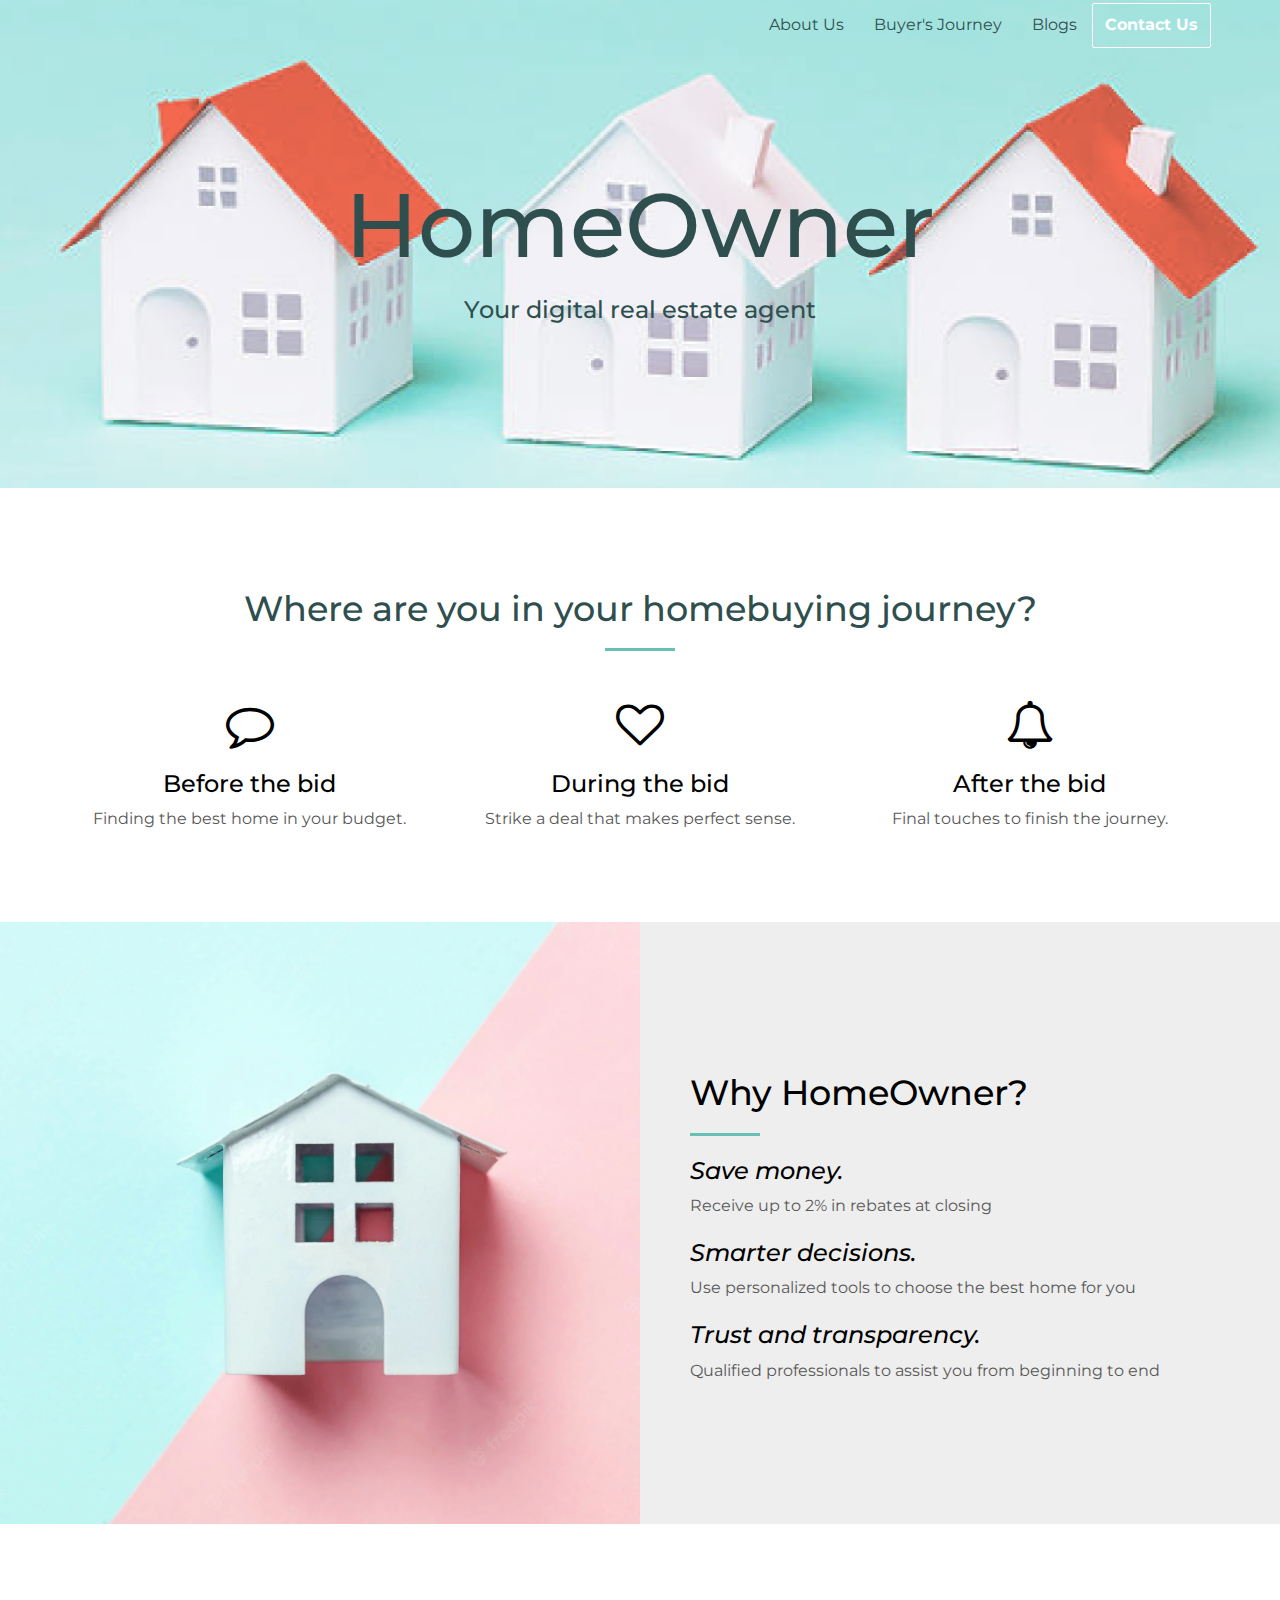
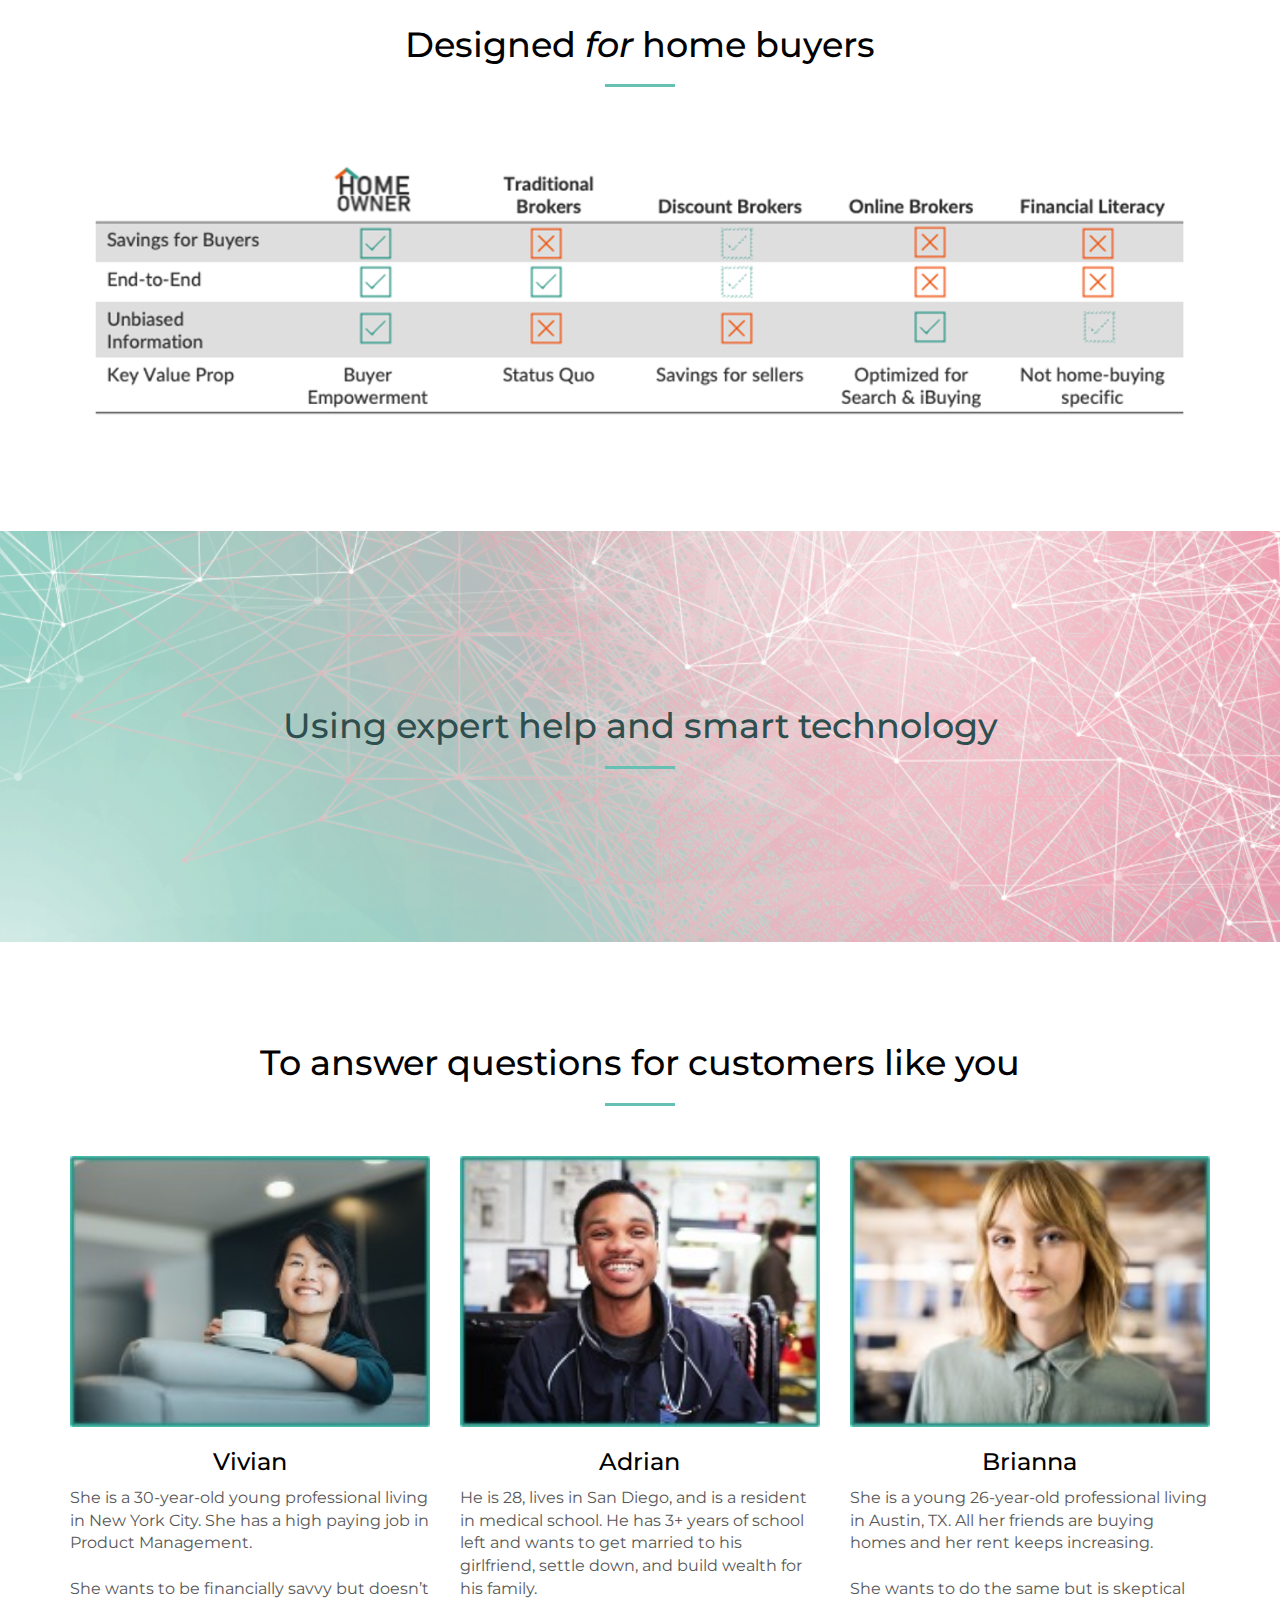
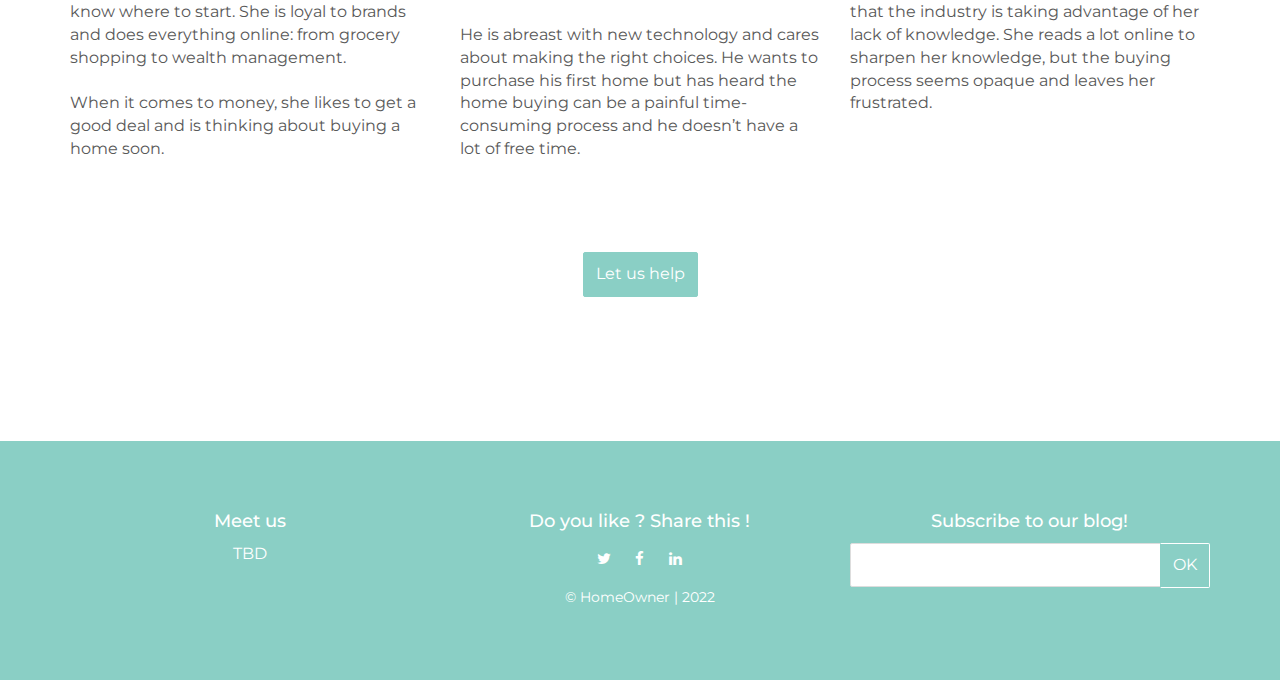
==== mainpage.html @ 7d58c50c "Add files via upload" ====
<!-- Add your content of head and header -->
<!DOCTYPE html>
<html lang="en">

<head>
  <meta charset="UTF-8">
  <meta content="IE=edge" http-equiv="X-UA-Compatible">
  <meta content="width=device-width,initial-scale=1" name="viewport">
  <meta content="description" name="description">
  <meta name="google" content="notranslate" />
  <meta content="Mashup templates have been developped by Orson.io team" name="author">

  <!-- Disable tap highlight on IE -->
  <meta name="msapplication-tap-highlight" content="no">
  
  <link href="./assets/apple-touch-icon.png" rel="apple-touch-icon">
  <link href="./assets/favicon.ico" rel="icon">
 
  <!-- Google Fonts -->
  <link href="https://fonts.googleapis.com/css?family=Montserrat" rel="stylesheet">

  <title>HomeOwner</title>  

<link href="./mainpagecss.css" rel="stylesheet"></head>

<body>

 <!-- Add your content of header -->
<header>
  <nav class="navbar navbar-inverse navbar-fixed-top">
    <div class="container">
      <div class="navbar-header">
        <button type="button" class="navbar-toggle collapsed">
          <span class="sr-only">Toggle navigation</span>
          <span class="icon-bar"></span>
          <span class="icon-bar"></span>
          <span class="icon-bar"></span>
        </button>
      </div>

      <div class="navbar-collapse">
        <button type="button" class="close" aria-label="Close"><span aria-hidden="true">&times;</span></button>
        <ul class="nav navbar-nav navbar-right">
            <li><a href="./index.html#contact-section-container" title="" class="anchor-link" style="color:darkslategray;">About Us</a></li>
            <li><a href="./index.html#contact-section-container" title="" class="anchor-link" style="color:darkslategray;">Buyer's Journey</a></li>
            <li><a href="./index.html#contact-section-container" title="" class="anchor-link" style="color:darkslategray;">Blogs</a></li>
            <li>
                <p>
                    <a href="./components.html" class="btn btn-default navbar-btn" ><strong>Contact Us</strong></a>
                </p>
            </li>


        </ul>

      </div>
    </div>
  </nav>
</header>



<!-- Add your site or app content here -->
<div class="background-image-container white-text-container" style="background-image: url(mainpage.jpg)">
    <div class="overlay"></div>
    <div class="container">
        <div class="row">
            <div class="col-xs-12">
                <h1 style="color:darkslategray;">HomeOwner</h1>
                <h3 style="color:darkslategray;">Your digital real estate agent</h3>
            </div>
        </div>
    </div>
</div>

<div class="section-container">
    <div class="container">
        <div class="row">
            <div class="col-xs-12 col-md-12 section-container-spacer">
                <h2 class="text-center" style="color:darkslategray;">Where are you in your homebuying journey?</h2>
            </div>
        </div>
        <div class="row">
            <div class="col-xs-12 col-md-4">
                <div class="fa-container">
                    <i class="fa fa-comment-o fa-3x" aria-hidden="true"></i>
                </div>
                <h3 class="text-center">Before the bid</h3>
                <p class="text-center">Finding the best home in your budget.</p>
            </div>

            <div class="col-xs-12 col-md-4">
                <div class="fa-container">
                    <i class="fa fa-heart-o fa-3x" aria-hidden="true"></i>
                </div>
                <h3 class="text-center">During the bid</h3>
                <p class="text-center">Strike a deal that makes perfect sense.</p>
            </div>
            <div class="col-xs-12 col-md-4">
                <div class="fa-container">
                    <i class="fa fa-bell-o fa-3x" aria-hidden="true"></i>
                </div>
                <h3 class="text-center">After the bid</h3>
                <p class="text-center"> Final touches to finish the journey.</p>
            </div>
        </div>
    </div>
</div>

<div class="section-container section-half-background-image-container">
    <div class="image-column" style="background-image: url(sideimage.jpg)"></div>
    <div class="container">
        <div class="row">
            <!-- <div class="section-label reveal">
                <p>Coworking</p> -->
            </div>
            <div class="col-md-6 col-md-offset-6 text-column">
                <h2>Why HomeOwner?</h2>
                <h3><em>Save money.</em></h3>
                <p>Receive up to 2% in rebates at closing</p>
                <h3><em>Smarter decisions.</em></h3>
                <p>Use personalized tools to choose the best home for you</p>
                <h3><em>Trust and transparency.</em></h3>
                <p>Qualified professionals to assist you from beginning to end</p>

            </div>
        </div>
    </div>
</div>

<div class="section-container">
    <div class="container">
        <div class="row">
            <div class="col-xs-12 col-md-12 section-container-spacer">
                <h2 class="text-center">Designed <em>for</em> home buyers</h2>
            </div>
        </div>
        <div class="row">
            <div class="col-xs-12 col-md-12">
                <img src="differentiator.jpg" alt="" class="img-responsive">
            </div>
        </div>
    </div>
</div>

<div class="background-image-container white-text-container" style="background-image: url(artificialintelligence.jpg)">
    <div class="overlay"></div>
    <div class="container">
        <div class="row">
            <div class="col-xs-12">
                <h2 class="text-center" style="color:darkslategray;">Using expert help and smart technology</h2>
            </div>
        </div>
    </div>
</div>

<div class="section-container">
    <div class="container">
        <div class="row">
            <div class="col-xs-12 col-md-12 section-container-spacer">
                <h2 class="text-center">To answer questions for customers like you</h2>
            </div>
        </div>
        <div class="row">
            <div class="col-xs-12 col-md-4">
                <img src="Vivian.jpg" alt="" class="img-responsive" style="width:100%">
                <h3 class="text-center">Vivian</h3>
                <p>She is a 30-year-old young professional living in New York City. She has a high paying job in Product Management.<br><br>She wants to be financially savvy but doesn’t know where to start. She is loyal to brands and does everything online: from grocery shopping to wealth management.<br><br>When it comes to money, she likes to get a good deal and is thinking about buying a home soon.</p>
            </div>

            <div class="col-xs-12 col-md-4">
                <img src="Adrian.jpg" alt="" class="img-responsive" style="width:100%">
                <h3 class="text-center">Adrian</h3>
                <p>He is 28, lives in San Diego, and is a resident in medical school. He has 3+ years of school left and wants to get married to his girlfriend, settle down, and build wealth for his family.<br><br>He is abreast with new technology and cares about making the right choices. He wants to purchase his first home but has heard the home buying can be a painful time-consuming process and he doesn’t have a lot of free time.
                </p>
            </div>
            <div class="col-xs-12 col-md-4">
                <img src="Brianna.jpg" alt="" class="img-responsive" style="width:100%">
                <h3 class="text-center">Brianna</h3>
                <p>She is a young 26-year-old professional living in Austin, TX. All her friends are buying homes and her rent keeps increasing.<br><br>She wants to do the same but is skeptical that the industry is taking advantage of her lack of knowledge. She reads a lot online to sharpen her knowledge, but the buying process seems opaque and leaves her frustrated.
                </p>
            </div>
        </div>
    </div>
</div>

             
        <section class="text-center col-12">
          <a class="btn btn-primary btn-xl" href="mainpage.html" role="button">Let us help</a>

<br>
<br>
<br>
<br>
<br>
<br>

<script>
document.addEventListener("DOMContentLoaded", function (event) {
    
  googleMapInit(); 
  scrollToAnchor();
  scrollRevelation('reveal');
});
</script>

<footer class="footer-container white-text-container">
    <div class="container">
        <div class="row">
                <div class="col-md-4">
                    <h4>Meet us</h4>
                    <p>TBD</p>
                </div>

                <div class="col-md-4">
                    <h4>Do you like ? Share this !</h4>
                    <div>
                        <p>
                            <a href="https://www.twitter.com" class="fa-icon" title="">
                        <i class="fa fa-twitter" aria-hidden="true"></i>
                        </a>
                            <a href="https://www.facebook.com" class="fa-icon" title="">
                                <i class="fa fa-facebook" aria-hidden="true"></i>
                            </a>
                            <a href="https://www.linkedin.com" class="fa-icon" title="">
                                <i class="fa fa-linkedin" aria-hidden="true"></i>
                            </a>
                        </p>
                    </div>
                    <div>
                        <p><small>© HomeOwner | 2022</small></p>
                    </div>

                </div>

                <div class="col-md-4">
                        
                    <h4>Subscribe to our blog!</h4>
                    
                    <div class="form-group">
                        <div class="input-group">
                            <input type="text" class="form-control footer-input-text">
                            <div class="input-group-btn">
                                <button type="button" class="btn btn-default btn-newsletter ">OK</button>
                            </div>
                        </div>
                        
                        
                    </div>
                </div>
        </div>
    </div>
</footer>

<script>
document.addEventListener("DOMContentLoaded", function (event) {
  navbarToggleSidebar();
});
</script>


<script type="text/javascript" src="./main.faaf51f9.js"></script>
---- mainpagecss.css ----
@import url(https://fonts.googleapis.com/css?family=Abril+Fatface|Lato|Nunito+Sans:400,600);@import url(https://maxcdn.bootstrapcdn.com/font-awesome/4.7.0/css/font-awesome.min.css);/*!
 * Bootstrap v3.3.7 (http://getbootstrap.com)
 * Copyright 2011-2016 Twitter, Inc.
 * Licensed under MIT (https://github.com/twbs/bootstrap/blob/master/LICENSE)
 */
/*! normalize.css v3.0.3 | MIT License | github.com/necolas/normalize.css */html{font-family: 'Montserrat', sans-serif;-ms-text-size-adjust:100%;-webkit-text-size-adjust:100%}body{margin:0}article,aside,details,figcaption,figure,footer,header,hgroup,main,menu,nav,section,summary{display:block}audio,canvas,progress,video{display:inline-block;vertical-align:baseline}audio:not([controls]){display:none;height:0}[hidden],template{display:none}a{background-color:transparent}a:active,a:hover{outline:0}abbr[title]{border-bottom:1px dotted}b,strong{font-weight:700}dfn{font-style:italic}h1{font-size:2em;margin:.67em 0}mark{background:#ff0;color:#000}small{font-size:80%}sub,sup{font-size:75%;line-height:0;position:relative;vertical-align:baseline}sup{top:-.5em}sub{bottom:-.25em}img{border:0}svg:not(:root){overflow:hidden}figure{margin:1em 40px}hr{box-sizing:content-box;height:0}pre{overflow:auto}code,kbd,pre,samp{font-family: 'Montserrat', sans-serif;font-size:1em}button,input,optgroup,select,textarea{color:inherit;font:inherit;margin:0}button{overflow:visible}button,select{text-transform:none}button,html input[type=button],input[type=reset],input[type=submit]{-webkit-appearance:button;cursor:pointer}button[disabled],html input[disabled]{cursor:default}button::-moz-focus-inner,input::-moz-focus-inner{border:0;padding:0}input{line-height:normal}input[type=checkbox],input[type=radio]{box-sizing:border-box;padding:0}input[type=number]::-webkit-inner-spin-button,input[type=number]::-webkit-outer-spin-button{height:auto}input[type=search]{-webkit-appearance:textfield;box-sizing:content-box}input[type=search]::-webkit-search-cancel-button,input[type=search]::-webkit-search-decoration{-webkit-appearance:none}fieldset{border:1px solid silver;margin:0 2px;padding:.35em .625em .75em}textarea{overflow:auto}optgroup{font-weight:700}table{border-collapse:collapse;border-spacing:0}td,th{padding:0}

/*! Source: https://github.com/h5bp/html5-boilerplate/blob/master/src/css/main.css */@media print{*,:after,:before{background:transparent!important;color:#000!important;box-shadow:none!important;text-shadow:none!important}a,a:visited{text-decoration:underline}a[href]:after{content:" (" attr(href) ")"}abbr[title]:after{content:" (" attr(title) ")"}a[href^="#"]:after,a[href^="javascript:"]:after{content:""}blockquote,pre{border:1px solid #999;page-break-inside:avoid}thead{display:table-header-group}img,tr{page-break-inside:avoid}img{max-width:100%!important}h2,h3,p{orphans:3;widows:3}h2,h3{page-break-after:avoid}.navbar{display:none}.btn>.caret,.dropup>.btn>.caret{border-top-color:#000!important}.label{border:1px solid #000}.table{border-collapse:collapse!important}.table td,.table th{background-color:#fff!important}.table-bordered td,.table-bordered th{border:1px solid #ddd!important}}*,:after,:before{-webkit-box-sizing:border-box;-moz-box-sizing:border-box;box-sizing:border-box}html{font-size:10px;-webkit-tap-highlight-color:transparent}body{font-family: 'Montserrat', sans-serif;font-size:16px;line-height:1.42857;color:#585858;background-color:#fff}button,input,select,textarea{font-family:inherit;font-size:inherit;line-height:inherit}a{color:#8acfc5;text-decoration:none}a:focus,a:hover{color:#54b9aa;text-decoration:underline}a:focus{outline:5px auto -webkit-focus-ring-color;outline-offset:-2px}figure{margin:0}img{vertical-align:middle}.img-responsive{display:block;max-width:100%;height:auto}.img-rounded{border-radius:4px}.img-thumbnail{padding:4px;line-height:1.42857;background-color:#fff;border:1px solid #ddd;border-radius:2px;-webkit-transition:all .2s ease-in-out;-o-transition:all .2s ease-in-out;transition:all .2s ease-in-out;display:inline-block;max-width:100%;height:auto}.img-circle{border-radius:50%}hr{margin-top:22px;margin-bottom:22px;border:0;border-top:1px solid #eee}.sr-only{position:absolute;width:1px;height:1px;margin:-1px;padding:0;overflow:hidden;clip:rect(0,0,0,0);border:0}.sr-only-focusable:active,.sr-only-focusable:focus{position:static;width:auto;height:auto;margin:0;overflow:visible;clip:auto}[role=button]{cursor:pointer}.h1,.h2,.h3,.h4,.h5,.h6,h1,h2,h3,h4,h5,h6{font-family: 'Montserrat', sans-serif;font-weight:500;line-height:1.1;color:#000}.h1 .small,.h1 small,.h2 .small,.h2 small,.h3 .small,.h3 small,.h4 .small,.h4 small,.h5 .small,.h5 small,.h6 .small,.h6 small,h1 .small,h1 small,h2 .small,h2 small,h3 .small,h3 small,h4 .small,h4 small,h5 .small,h5 small,h6 .small,h6 small{font-weight:400;line-height:1;color:#777}.h1,.h2,.h3,h1,h2,h3{margin-top:22px;margin-bottom:11px}.h1 .small,.h1 small,.h2 .small,.h2 small,.h3 .small,.h3 small,h1 .small,h1 small,h2 .small,h2 small,h3 .small,h3 small{font-size:65%}.h4,.h5,.h6,h4,h5,h6{margin-top:11px;margin-bottom:11px}.h4 .small,.h4 small,.h5 .small,.h5 small,.h6 .small,.h6 small,h4 .small,h4 small,h5 .small,h5 small,h6 .small,h6 small{font-size:75%}.h1,h1{font-size:90px}.h2,h2{font-size:35px}.h3,h3{font-size:24px}.h4,.h5,h4,h5{font-size:18px}.h6,h6{font-size:16px}p{margin:0 0 11px}.lead{margin-bottom:22px;font-size:18px;font-weight:300;line-height:1.4}@media (min-width:768px){.lead{font-size:24px}}.small,small{font-size:87%}.mark,mark{background-color:#fcf8e3;padding:.2em}.text-left{text-align:left}.text-right{text-align:right}.text-center{text-align:center}.text-justify{text-align:justify}.text-nowrap{white-space:nowrap}.text-lowercase{text-transform:lowercase}.initialism,.text-uppercase{text-transform:uppercase}.text-capitalize{text-transform:capitalize}.text-muted{color:#777}.text-primary{color:#8acfc5}a.text-primary:focus,a.text-primary:hover{color:#66c0b3}.text-success{color:#fff}a.text-success:focus,a.text-success:hover{color:#e6e6e6}.text-info{color:#31708f}a.text-info:focus,a.text-info:hover{color:#245269}.text-warning{color:#8a6d3b}a.text-warning:focus,a.text-warning:hover{color:#66512c}.text-danger{color:#fff}a.text-danger:focus,a.text-danger:hover{color:#e6e6e6}.bg-primary{color:#fff;background-color:#8acfc5}a.bg-primary:focus,a.bg-primary:hover{background-color:#66c0b3}.bg-success{background-color:#409ede}a.bg-success:focus,a.bg-success:hover{background-color:#2385c8}.bg-info{background-color:#d9edf7}a.bg-info:focus,a.bg-info:hover{background-color:#afd9ee}.bg-warning{background-color:#fcf8e3}a.bg-warning:focus,a.bg-warning:hover{background-color:#f7ecb5}.bg-danger{background-color:#ec3737}a.bg-danger:focus,a.bg-danger:hover{background-color:#db1515}.page-header{padding-bottom:10px;margin:44px 0 22px;border-bottom:1px solid #eee}ol,ul{margin-top:0;margin-bottom:11px}ol ol,ol ul,ul ol,ul ul{margin-bottom:0}.list-inline,.list-unstyled{padding-left:0;list-style:none}.list-inline{margin-left:-5px}.list-inline>li{display:inline-block;padding-left:5px;padding-right:5px}dl{margin-top:0;margin-bottom:22px}dd,dt{line-height:1.42857}dt{font-weight:700}dd{margin-left:0}.dl-horizontal dd:after,.dl-horizontal dd:before{content:" ";display:table}.dl-horizontal dd:after{clear:both}@media (min-width:768px){.dl-horizontal dt{float:left;width:160px;clear:left;text-align:right;overflow:hidden;text-overflow:ellipsis;white-space:nowrap}.dl-horizontal dd{margin-left:180px}}abbr[data-original-title],abbr[title]{cursor:help;border-bottom:1px dotted #777}.initialism{font-size:90%}blockquote{padding:11px 22px;margin:0 0 22px;font-size:20px;border-left:5px solid #eee}blockquote ol:last-child,blockquote p:last-child,blockquote ul:last-child{margin-bottom:0}blockquote .small,blockquote footer,blockquote small{display:block;font-size:80%;line-height:1.42857;color:#777}blockquote .small:before,blockquote footer:before,blockquote small:before{content:"\2014   \A0"}.blockquote-reverse,blockquote.pull-right{padding-right:15px;padding-left:0;border-right:5px solid #eee;border-left:0;text-align:right}.blockquote-reverse .small:before,.blockquote-reverse footer:before,.blockquote-reverse small:before,blockquote.pull-right .small:before,blockquote.pull-right footer:before,blockquote.pull-right small:before{content:""}.blockquote-reverse .small:after,.blockquote-reverse footer:after,.blockquote-reverse small:after,blockquote.pull-right .small:after,blockquote.pull-right footer:after,blockquote.pull-right small:after{content:"\A0   \2014"}address{margin-bottom:22px;font-style:normal;line-height:1.42857}code,kbd,pre,samp{font-family: 'Montserrat', sans-serif}code{color:#c7254e;background-color:#f9f2f4}code,kbd{padding:2px 4px;font-size:90%;border-radius:2px}kbd{color:#fff;background-color:#333;box-shadow:inset 0 -1px 0 rgba(0,0,0,.25)}kbd kbd{padding:0;font-size:100%;font-weight:700;box-shadow:none}pre{display:block;padding:10.5px;margin:0 0 11px;font-size:15px;line-height:1.42857;word-break:break-all;word-wrap:break-word;color:#333;background-color:#f5f5f5;border:1px solid #ccc;border-radius:2px}pre code{padding:0;font-size:inherit;color:inherit;white-space:pre-wrap;background-color:transparent;border-radius:0}.pre-scrollable{max-height:340px;overflow-y:scroll}.container{margin-right:auto;margin-left:auto;padding-left:15px;padding-right:15px}.container:after,.container:before{content:" ";display:table}.container:after{clear:both}@media (min-width:768px){.container{width:750px}}@media (min-width:992px){.container{width:970px}}@media (min-width:1200px){.container{width:1170px}}.container-fluid{margin-right:auto;margin-left:auto;padding-left:15px;padding-right:15px}.container-fluid:after,.container-fluid:before{content:" ";display:table}.container-fluid:after{clear:both}.row{margin-left:-15px;margin-right:-15px}.row:after,.row:before{content:" ";display:table}.row:after{clear:both}.col-lg-1,.col-lg-2,.col-lg-3,.col-lg-4,.col-lg-5,.col-lg-6,.col-lg-7,.col-lg-8,.col-lg-9,.col-lg-10,.col-lg-11,.col-lg-12,.col-md-1,.col-md-2,.col-md-3,.col-md-4,.col-md-5,.col-md-6,.col-md-7,.col-md-8,.col-md-9,.col-md-10,.col-md-11,.col-md-12,.col-sm-1,.col-sm-2,.col-sm-3,.col-sm-4,.col-sm-5,.col-sm-6,.col-sm-7,.col-sm-8,.col-sm-9,.col-sm-10,.col-sm-11,.col-sm-12,.col-xs-1,.col-xs-2,.col-xs-3,.col-xs-4,.col-xs-5,.col-xs-6,.col-xs-7,.col-xs-8,.col-xs-9,.col-xs-10,.col-xs-11,.col-xs-12{position:relative;min-height:1px;padding-left:15px;padding-right:15px}.col-xs-1,.col-xs-2,.col-xs-3,.col-xs-4,.col-xs-5,.col-xs-6,.col-xs-7,.col-xs-8,.col-xs-9,.col-xs-10,.col-xs-11,.col-xs-12{float:none}.col-xs-1{width:8.33333%}.col-xs-2{width:16.66667%}.col-xs-3{width:25%}.col-xs-4{width:33.33333%}.col-xs-5{width:41.66667%}.col-xs-6{width:50%}.col-xs-7{width:58.33333%}.col-xs-8{width:66.66667%}.col-xs-9{width:75%}.col-xs-10{width:83.33333%}.col-xs-11{width:91.66667%}.col-xs-12{width:100%}.col-xs-pull-0{right:auto}.col-xs-pull-1{right:8.33333%}.col-xs-pull-2{right:16.66667%}.col-xs-pull-3{right:25%}.col-xs-pull-4{right:33.33333%}.col-xs-pull-5{right:41.66667%}.col-xs-pull-6{right:50%}.col-xs-pull-7{right:58.33333%}.col-xs-pull-8{right:66.66667%}.col-xs-pull-9{right:75%}.col-xs-pull-10{right:83.33333%}.col-xs-pull-11{right:91.66667%}.col-xs-pull-12{right:100%}.col-xs-push-0{left:auto}.col-xs-push-1{left:8.33333%}.col-xs-push-2{left:16.66667%}.col-xs-push-3{left:25%}.col-xs-push-4{left:33.33333%}.col-xs-push-5{left:41.66667%}.col-xs-push-6{left:50%}.col-xs-push-7{left:58.33333%}.col-xs-push-8{left:66.66667%}.col-xs-push-9{left:75%}.col-xs-push-10{left:83.33333%}.col-xs-push-11{left:91.66667%}.col-xs-push-12{left:100%}.col-xs-offset-0{margin-left:0}.col-xs-offset-1{margin-left:8.33333%}.col-xs-offset-2{margin-left:16.66667%}.col-xs-offset-3{margin-left:25%}.col-xs-offset-4{margin-left:33.33333%}.col-xs-offset-5{margin-left:41.66667%}.col-xs-offset-6{margin-left:50%}.col-xs-offset-7{margin-left:58.33333%}.col-xs-offset-8{margin-left:66.66667%}.col-xs-offset-9{margin-left:75%}.col-xs-offset-10{margin-left:83.33333%}.col-xs-offset-11{margin-left:91.66667%}.col-xs-offset-12{margin-left:100%}@media (min-width:768px){.col-sm-1,.col-sm-2,.col-sm-3,.col-sm-4,.col-sm-5,.col-sm-6,.col-sm-7,.col-sm-8,.col-sm-9,.col-sm-10,.col-sm-11,.col-sm-12{float:left}.col-sm-1{width:8.33333%}.col-sm-2{width:16.66667%}.col-sm-3{width:25%}.col-sm-4{width:33.33333%}.col-sm-5{width:41.66667%}.col-sm-6{width:50%}.col-sm-7{width:58.33333%}.col-sm-8{width:66.66667%}.col-sm-9{width:75%}.col-sm-10{width:83.33333%}.col-sm-11{width:91.66667%}.col-sm-12{width:100%}.col-sm-pull-0{right:auto}.col-sm-pull-1{right:8.33333%}.col-sm-pull-2{right:16.66667%}.col-sm-pull-3{right:25%}.col-sm-pull-4{right:33.33333%}.col-sm-pull-5{right:41.66667%}.col-sm-pull-6{right:50%}.col-sm-pull-7{right:58.33333%}.col-sm-pull-8{right:66.66667%}.col-sm-pull-9{right:75%}.col-sm-pull-10{right:83.33333%}.col-sm-pull-11{right:91.66667%}.col-sm-pull-12{right:100%}.col-sm-push-0{left:auto}.col-sm-push-1{left:8.33333%}.col-sm-push-2{left:16.66667%}.col-sm-push-3{left:25%}.col-sm-push-4{left:33.33333%}.col-sm-push-5{left:41.66667%}.col-sm-push-6{left:50%}.col-sm-push-7{left:58.33333%}.col-sm-push-8{left:66.66667%}.col-sm-push-9{left:75%}.col-sm-push-10{left:83.33333%}.col-sm-push-11{left:91.66667%}.col-sm-push-12{left:100%}.col-sm-offset-0{margin-left:0}.col-sm-offset-1{margin-left:8.33333%}.col-sm-offset-2{margin-left:16.66667%}.col-sm-offset-3{margin-left:25%}.col-sm-offset-4{margin-left:33.33333%}.col-sm-offset-5{margin-left:41.66667%}.col-sm-offset-6{margin-left:50%}.col-sm-offset-7{margin-left:58.33333%}.col-sm-offset-8{margin-left:66.66667%}.col-sm-offset-9{margin-left:75%}.col-sm-offset-10{margin-left:83.33333%}.col-sm-offset-11{margin-left:91.66667%}.col-sm-offset-12{margin-left:100%}}@media (min-width:992px){.col-md-1,.col-md-2,.col-md-3,.col-md-4,.col-md-5,.col-md-6,.col-md-7,.col-md-8,.col-md-9,.col-md-10,.col-md-11,.col-md-12{float:left}.col-md-1{width:8.33333%}.col-md-2{width:16.66667%}.col-md-3{width:25%}.col-md-4{width:33.33333%}.col-md-5{width:41.66667%}.col-md-6{width:50%}.col-md-7{width:58.33333%}.col-md-8{width:66.66667%}.col-md-9{width:75%}.col-md-10{width:83.33333%}.col-md-11{width:91.66667%}.col-md-12{width:100%}.col-md-pull-0{right:auto}.col-md-pull-1{right:8.33333%}.col-md-pull-2{right:16.66667%}.col-md-pull-3{right:25%}.col-md-pull-4{right:33.33333%}.col-md-pull-5{right:41.66667%}.col-md-pull-6{right:50%}.col-md-pull-7{right:58.33333%}.col-md-pull-8{right:66.66667%}.col-md-pull-9{right:75%}.col-md-pull-10{right:83.33333%}.col-md-pull-11{right:91.66667%}.col-md-pull-12{right:100%}.col-md-push-0{left:auto}.col-md-push-1{left:8.33333%}.col-md-push-2{left:16.66667%}.col-md-push-3{left:25%}.col-md-push-4{left:33.33333%}.col-md-push-5{left:41.66667%}.col-md-push-6{left:50%}.col-md-push-7{left:58.33333%}.col-md-push-8{left:66.66667%}.col-md-push-9{left:75%}.col-md-push-10{left:83.33333%}.col-md-push-11{left:91.66667%}.col-md-push-12{left:100%}.col-md-offset-0{margin-left:0}.col-md-offset-1{margin-left:8.33333%}.col-md-offset-2{margin-left:16.66667%}.col-md-offset-3{margin-left:25%}.col-md-offset-4{margin-left:33.33333%}.col-md-offset-5{margin-left:41.66667%}.col-md-offset-6{margin-left:50%}.col-md-offset-7{margin-left:58.33333%}.col-md-offset-8{margin-left:66.66667%}.col-md-offset-9{margin-left:75%}.col-md-offset-10{margin-left:83.33333%}.col-md-offset-11{margin-left:91.66667%}.col-md-offset-12{margin-left:100%}}@media (min-width:1200px){.col-lg-1,.col-lg-2,.col-lg-3,.col-lg-4,.col-lg-5,.col-lg-6,.col-lg-7,.col-lg-8,.col-lg-9,.col-lg-10,.col-lg-11,.col-lg-12{float:left}.col-lg-1{width:8.33333%}.col-lg-2{width:16.66667%}.col-lg-3{width:25%}.col-lg-4{width:33.33333%}.col-lg-5{width:41.66667%}.col-lg-6{width:50%}.col-lg-7{width:58.33333%}.col-lg-8{width:66.66667%}.col-lg-9{width:75%}.col-lg-10{width:83.33333%}.col-lg-11{width:91.66667%}.col-lg-12{width:100%}.col-lg-pull-0{right:auto}.col-lg-pull-1{right:8.33333%}.col-lg-pull-2{right:16.66667%}.col-lg-pull-3{right:25%}.col-lg-pull-4{right:33.33333%}.col-lg-pull-5{right:41.66667%}.col-lg-pull-6{right:50%}.col-lg-pull-7{right:58.33333%}.col-lg-pull-8{right:66.66667%}.col-lg-pull-9{right:75%}.col-lg-pull-10{right:83.33333%}.col-lg-pull-11{right:91.66667%}.col-lg-pull-12{right:100%}.col-lg-push-0{left:auto}.col-lg-push-1{left:8.33333%}.col-lg-push-2{left:16.66667%}.col-lg-push-3{left:25%}.col-lg-push-4{left:33.33333%}.col-lg-push-5{left:41.66667%}.col-lg-push-6{left:50%}.col-lg-push-7{left:58.33333%}.col-lg-push-8{left:66.66667%}.col-lg-push-9{left:75%}.col-lg-push-10{left:83.33333%}.col-lg-push-11{left:91.66667%}.col-lg-push-12{left:100%}.col-lg-offset-0{margin-left:0}.col-lg-offset-1{margin-left:8.33333%}.col-lg-offset-2{margin-left:16.66667%}.col-lg-offset-3{margin-left:25%}.col-lg-offset-4{margin-left:33.33333%}.col-lg-offset-5{margin-left:41.66667%}.col-lg-offset-6{margin-left:50%}.col-lg-offset-7{margin-left:58.33333%}.col-lg-offset-8{margin-left:66.66667%}.col-lg-offset-9{margin-left:75%}.col-lg-offset-10{margin-left:83.33333%}.col-lg-offset-11{margin-left:91.66667%}.col-lg-offset-12{margin-left:100%}}table{background-color:transparent}caption{padding-top:8px;padding-bottom:8px;color:#777}caption,th{text-align:left}.table{width:100%;max-width:100%;margin-bottom:22px}.table>tbody>tr>td,.table>tbody>tr>th,.table>tfoot>tr>td,.table>tfoot>tr>th,.table>thead>tr>td,.table>thead>tr>th{padding:8px;line-height:1.42857;vertical-align:top;border-top:1px solid #ddd}.table>thead>tr>th{vertical-align:bottom;border-bottom:2px solid #ddd}.table>caption+thead>tr:first-child>td,.table>caption+thead>tr:first-child>th,.table>colgroup+thead>tr:first-child>td,.table>colgroup+thead>tr:first-child>th,.table>thead:first-child>tr:first-child>td,.table>thead:first-child>tr:first-child>th{border-top:0}.table>tbody+tbody{border-top:2px solid #ddd}.table .table{background-color:#fff}.table-condensed>tbody>tr>td,.table-condensed>tbody>tr>th,.table-condensed>tfoot>tr>td,.table-condensed>tfoot>tr>th,.table-condensed>thead>tr>td,.table-condensed>thead>tr>th{padding:5px}.table-bordered,.table-bordered>tbody>tr>td,.table-bordered>tbody>tr>th,.table-bordered>tfoot>tr>td,.table-bordered>tfoot>tr>th,.table-bordered>thead>tr>td,.table-bordered>thead>tr>th{border:1px solid #ddd}.table-bordered>thead>tr>td,.table-bordered>thead>tr>th{border-bottom-width:2px}.table-striped>tbody>tr:nth-of-type(odd){background-color:#f9f9f9}.table-hover>tbody>tr:hover{background-color:#f5f5f5}table col[class*=col-]{position:static;float:none;display:table-column}table td[class*=col-],table th[class*=col-]{position:static;float:none;display:table-cell}.table>tbody>tr.active>td,.table>tbody>tr.active>th,.table>tbody>tr>td.active,.table>tbody>tr>th.active,.table>tfoot>tr.active>td,.table>tfoot>tr.active>th,.table>tfoot>tr>td.active,.table>tfoot>tr>th.active,.table>thead>tr.active>td,.table>thead>tr.active>th,.table>thead>tr>td.active,.table>thead>tr>th.active{background-color:#f5f5f5}.table-hover>tbody>tr.active:hover>td,.table-hover>tbody>tr.active:hover>th,.table-hover>tbody>tr:hover>.active,.table-hover>tbody>tr>td.active:hover,.table-hover>tbody>tr>th.active:hover{background-color:#e8e8e8}.table>tbody>tr.success>td,.table>tbody>tr.success>th,.table>tbody>tr>td.success,.table>tbody>tr>th.success,.table>tfoot>tr.success>td,.table>tfoot>tr.success>th,.table>tfoot>tr>td.success,.table>tfoot>tr>th.success,.table>thead>tr.success>td,.table>thead>tr.success>th,.table>thead>tr>td.success,.table>thead>tr>th.success{background-color:#409ede}.table-hover>tbody>tr.success:hover>td,.table-hover>tbody>tr.success:hover>th,.table-hover>tbody>tr:hover>.success,.table-hover>tbody>tr>td.success:hover,.table-hover>tbody>tr>th.success:hover{background-color:#2a93da}.table>tbody>tr.info>td,.table>tbody>tr.info>th,.table>tbody>tr>td.info,.table>tbody>tr>th.info,.table>tfoot>tr.info>td,.table>tfoot>tr.info>th,.table>tfoot>tr>td.info,.table>tfoot>tr>th.info,.table>thead>tr.info>td,.table>thead>tr.info>th,.table>thead>tr>td.info,.table>thead>tr>th.info{background-color:#d9edf7}.table-hover>tbody>tr.info:hover>td,.table-hover>tbody>tr.info:hover>th,.table-hover>tbody>tr:hover>.info,.table-hover>tbody>tr>td.info:hover,.table-hover>tbody>tr>th.info:hover{background-color:#c4e3f3}.table>tbody>tr.warning>td,.table>tbody>tr.warning>th,.table>tbody>tr>td.warning,.table>tbody>tr>th.warning,.table>tfoot>tr.warning>td,.table>tfoot>tr.warning>th,.table>tfoot>tr>td.warning,.table>tfoot>tr>th.warning,.table>thead>tr.warning>td,.table>thead>tr.warning>th,.table>thead>tr>td.warning,.table>thead>tr>th.warning{background-color:#fcf8e3}.table-hover>tbody>tr.warning:hover>td,.table-hover>tbody>tr.warning:hover>th,.table-hover>tbody>tr:hover>.warning,.table-hover>tbody>tr>td.warning:hover,.table-hover>tbody>tr>th.warning:hover{background-color:#faf2cc}.table>tbody>tr.danger>td,.table>tbody>tr.danger>th,.table>tbody>tr>td.danger,.table>tbody>tr>th.danger,.table>tfoot>tr.danger>td,.table>tfoot>tr.danger>th,.table>tfoot>tr>td.danger,.table>tfoot>tr>th.danger,.table>thead>tr.danger>td,.table>thead>tr.danger>th,.table>thead>tr>td.danger,.table>thead>tr>th.danger{background-color:#ec3737}.table-hover>tbody>tr.danger:hover>td,.table-hover>tbody>tr.danger:hover>th,.table-hover>tbody>tr:hover>.danger,.table-hover>tbody>tr>td.danger:hover,.table-hover>tbody>tr>th.danger:hover{background-color:#ea2020}.table-responsive{overflow-x:auto;min-height:.01%}@media screen and (max-width:767px){.table-responsive{width:100%;margin-bottom:16.5px;overflow-y:hidden;-ms-overflow-style:-ms-autohiding-scrollbar;border:1px solid #ddd}.table-responsive>.table{margin-bottom:0}.table-responsive>.table>tbody>tr>td,.table-responsive>.table>tbody>tr>th,.table-responsive>.table>tfoot>tr>td,.table-responsive>.table>tfoot>tr>th,.table-responsive>.table>thead>tr>td,.table-responsive>.table>thead>tr>th{white-space:nowrap}.table-responsive>.table-bordered{border:0}.table-responsive>.table-bordered>tbody>tr>td:first-child,.table-responsive>.table-bordered>tbody>tr>th:first-child,.table-responsive>.table-bordered>tfoot>tr>td:first-child,.table-responsive>.table-bordered>tfoot>tr>th:first-child,.table-responsive>.table-bordered>thead>tr>td:first-child,.table-responsive>.table-bordered>thead>tr>th:first-child{border-left:0}.table-responsive>.table-bordered>tbody>tr>td:last-child,.table-responsive>.table-bordered>tbody>tr>th:last-child,.table-responsive>.table-bordered>tfoot>tr>td:last-child,.table-responsive>.table-bordered>tfoot>tr>th:last-child,.table-responsive>.table-bordered>thead>tr>td:last-child,.table-responsive>.table-bordered>thead>tr>th:last-child{border-right:0}.table-responsive>.table-bordered>tbody>tr:last-child>td,.table-responsive>.table-bordered>tbody>tr:last-child>th,.table-responsive>.table-bordered>tfoot>tr:last-child>td,.table-responsive>.table-bordered>tfoot>tr:last-child>th{border-bottom:0}}fieldset{margin:0;min-width:0}fieldset,legend{padding:0;border:0}legend{display:block;width:100%;margin-bottom:22px;font-size:24px;line-height:inherit;color:#333;border-bottom:1px solid #e5e5e5}label{display:inline-block;max-width:100%;margin-bottom:5px;font-weight:700}input[type=search]{-webkit-box-sizing:border-box;-moz-box-sizing:border-box;box-sizing:border-box}input[type=checkbox],input[type=radio]{margin:4px 0 0;margin-top:1px\9;line-height:normal}input[type=file]{display:block}input[type=range]{display:block;width:100%}select[multiple],select[size]{height:auto}input[type=checkbox]:focus,input[type=file]:focus,input[type=radio]:focus{outline:5px auto -webkit-focus-ring-color;outline-offset:-2px}output{padding-top:11px}.form-control,output{display:block;font-size:16px;line-height:1.42857;color:#555}.form-control{width:100%;height:44px;padding:10px 12px;background-color:#fff;background-image:none;border:1px solid #ddd;border-radius:2px;-webkit-box-shadow:inset 0 1px 1px rgba(0,0,0,.075);box-shadow:inset 0 1px 1px rgba(0,0,0,.075);-webkit-transition:border-color .15s ease-in-out,box-shadow .15s ease-in-out;-o-transition:border-color ease-in-out .15s,box-shadow ease-in-out .15s;transition:border-color .15s ease-in-out,box-shadow .15s ease-in-out}.form-control:focus{border-color:#66afe9;-webkit-box-shadow:inset 0 1px 1px rgba(0,0,0,.075),0 0 8px rgba(102,175,233,.6);box-shadow:inset 0 1px 1px rgba(0,0,0,.075),0 0 8px rgba(102,175,233,.6)}.form-control::-moz-placeholder{color:#999;opacity:1}.form-control:-ms-input-placeholder{color:#999}.form-control::-webkit-input-placeholder{color:#999}.form-control::-ms-expand{border:0;background-color:transparent}.form-control[disabled],.form-control[readonly],fieldset[disabled] .form-control{background-color:#eee;opacity:1}.form-control[disabled],fieldset[disabled] .form-control{cursor:not-allowed}textarea.form-control{height:auto}input[type=search]{-webkit-appearance:none}@media screen and (-webkit-min-device-pixel-ratio:0){input[type=date].form-control,input[type=datetime-local].form-control,input[type=month].form-control,input[type=time].form-control{line-height:44px}.input-group-sm>.input-group-btn>input[type=date].btn,.input-group-sm>.input-group-btn>input[type=datetime-local].btn,.input-group-sm>.input-group-btn>input[type=month].btn,.input-group-sm>.input-group-btn>input[type=time].btn,.input-group-sm>input[type=date].form-control,.input-group-sm>input[type=date].input-group-addon,.input-group-sm>input[type=datetime-local].form-control,.input-group-sm>input[type=datetime-local].input-group-addon,.input-group-sm>input[type=month].form-control,.input-group-sm>input[type=month].input-group-addon,.input-group-sm>input[type=time].form-control,.input-group-sm>input[type=time].input-group-addon,.input-group-sm input[type=date],.input-group-sm input[type=datetime-local],.input-group-sm input[type=month],.input-group-sm input[type=time],input[type=date].input-sm,input[type=datetime-local].input-sm,input[type=month].input-sm,input[type=time].input-sm{line-height:33px}.input-group-lg>.input-group-btn>input[type=date].btn,.input-group-lg>.input-group-btn>input[type=datetime-local].btn,.input-group-lg>.input-group-btn>input[type=month].btn,.input-group-lg>.input-group-btn>input[type=time].btn,.input-group-lg>input[type=date].form-control,.input-group-lg>input[type=date].input-group-addon,.input-group-lg>input[type=datetime-local].form-control,.input-group-lg>input[type=datetime-local].input-group-addon,.input-group-lg>input[type=month].form-control,.input-group-lg>input[type=month].input-group-addon,.input-group-lg>input[type=time].form-control,.input-group-lg>input[type=time].input-group-addon,.input-group-lg input[type=date],.input-group-lg input[type=datetime-local],.input-group-lg input[type=month],.input-group-lg input[type=time],input[type=date].input-lg,input[type=datetime-local].input-lg,input[type=month].input-lg,input[type=time].input-lg{line-height:49px}}.form-group{margin-bottom:15px}.checkbox,.radio{position:relative;display:block;margin-top:10px;margin-bottom:10px}.checkbox label,.radio label{min-height:22px;padding-left:20px;margin-bottom:0;font-weight:400;cursor:pointer}.checkbox-inline input[type=checkbox],.checkbox input[type=checkbox],.radio-inline input[type=radio],.radio input[type=radio]{position:absolute;margin-left:-20px;margin-top:4px\9}.checkbox+.checkbox,.radio+.radio{margin-top:-5px}.checkbox-inline,.radio-inline{position:relative;display:inline-block;padding-left:20px;margin-bottom:0;vertical-align:middle;font-weight:400;cursor:pointer}.checkbox-inline+.checkbox-inline,.radio-inline+.radio-inline{margin-top:0;margin-left:10px}.checkbox-inline.disabled,.checkbox.disabled label,.radio-inline.disabled,.radio.disabled label,fieldset[disabled] .checkbox-inline,fieldset[disabled] .checkbox label,fieldset[disabled] .radio-inline,fieldset[disabled] .radio label,fieldset[disabled] input[type=checkbox],fieldset[disabled] input[type=radio],input[type=checkbox].disabled,input[type=checkbox][disabled],input[type=radio].disabled,input[type=radio][disabled]{cursor:not-allowed}.form-control-static{padding-top:11px;padding-bottom:11px;margin-bottom:0;min-height:38px}.form-control-static.input-lg,.form-control-static.input-sm,.input-group-lg>.form-control-static.form-control,.input-group-lg>.form-control-static.input-group-addon,.input-group-lg>.input-group-btn>.form-control-static.btn,.input-group-sm>.form-control-static.form-control,.input-group-sm>.form-control-static.input-group-addon,.input-group-sm>.input-group-btn>.form-control-static.btn{padding-left:0;padding-right:0}.input-group-sm>.form-control,.input-group-sm>.input-group-addon,.input-group-sm>.input-group-btn>.btn,.input-sm{height:33px;padding:5px 10px;font-size:14px;line-height:1.5;border-radius:2px}.input-group-sm>.input-group-btn>select.btn,.input-group-sm>select.form-control,.input-group-sm>select.input-group-addon,select.input-sm{height:33px;line-height:33px}.input-group-sm>.input-group-btn>select[multiple].btn,.input-group-sm>.input-group-btn>textarea.btn,.input-group-sm>select[multiple].form-control,.input-group-sm>select[multiple].input-group-addon,.input-group-sm>textarea.form-control,.input-group-sm>textarea.input-group-addon,select[multiple].input-sm,textarea.input-sm{height:auto}.form-group-sm .form-control{height:33px;padding:5px 10px;font-size:14px;line-height:1.5;border-radius:2px}.form-group-sm select.form-control{height:33px;line-height:33px}.form-group-sm select[multiple].form-control,.form-group-sm textarea.form-control{height:auto}.form-group-sm .form-control-static{height:33px;min-height:36px;padding:6px 10px;font-size:14px;line-height:1.5}.input-group-lg>.form-control,.input-group-lg>.input-group-addon,.input-group-lg>.input-group-btn>.btn,.input-lg{height:49px;padding:10px 16px;font-size:20px;line-height:1.33333;border-radius:4px}.input-group-lg>.input-group-btn>select.btn,.input-group-lg>select.form-control,.input-group-lg>select.input-group-addon,select.input-lg{height:49px;line-height:49px}.input-group-lg>.input-group-btn>select[multiple].btn,.input-group-lg>.input-group-btn>textarea.btn,.input-group-lg>select[multiple].form-control,.input-group-lg>select[multiple].input-group-addon,.input-group-lg>textarea.form-control,.input-group-lg>textarea.input-group-addon,select[multiple].input-lg,textarea.input-lg{height:auto}.form-group-lg .form-control{height:49px;padding:10px 16px;font-size:20px;line-height:1.33333;border-radius:4px}.form-group-lg select.form-control{height:49px;line-height:49px}.form-group-lg select[multiple].form-control,.form-group-lg textarea.form-control{height:auto}.form-group-lg .form-control-static{height:49px;min-height:42px;padding:11px 16px;font-size:20px;line-height:1.33333}.has-feedback{position:relative}.has-feedback .form-control{padding-right:55px}.form-control-feedback{position:absolute;top:0;right:0;z-index:2;display:block;width:44px;height:44px;line-height:44px;text-align:center;pointer-events:none}.form-group-lg .form-control+.form-control-feedback,.input-group-lg+.form-control-feedback,.input-group-lg>.form-control+.form-control-feedback,.input-group-lg>.input-group-addon+.form-control-feedback,.input-group-lg>.input-group-btn>.btn+.form-control-feedback,.input-lg+.form-control-feedback{width:49px;height:49px;line-height:49px}.form-group-sm .form-control+.form-control-feedback,.input-group-sm+.form-control-feedback,.input-group-sm>.form-control+.form-control-feedback,.input-group-sm>.input-group-addon+.form-control-feedback,.input-group-sm>.input-group-btn>.btn+.form-control-feedback,.input-sm+.form-control-feedback{width:33px;height:33px;line-height:33px}.has-success .checkbox,.has-success .checkbox-inline,.has-success.checkbox-inline label,.has-success.checkbox label,.has-success .control-label,.has-success .help-block,.has-success .radio,.has-success .radio-inline,.has-success.radio-inline label,.has-success.radio label{color:#fff}.has-success .form-control{border-color:#fff;-webkit-box-shadow:inset 0 1px 1px rgba(0,0,0,.075);box-shadow:inset 0 1px 1px rgba(0,0,0,.075)}.has-success .form-control:focus{border-color:#e6e6e6;-webkit-box-shadow:inset 0 1px 1px rgba(0,0,0,.075),0 0 6px #fff;box-shadow:inset 0 1px 1px rgba(0,0,0,.075),0 0 6px #fff}.has-success .input-group-addon{color:#fff;border-color:#fff;background-color:#409ede}.has-success .form-control-feedback{color:#fff}.has-warning .checkbox,.has-warning .checkbox-inline,.has-warning.checkbox-inline label,.has-warning.checkbox label,.has-warning .control-label,.has-warning .help-block,.has-warning .radio,.has-warning .radio-inline,.has-warning.radio-inline label,.has-warning.radio label{color:#8a6d3b}.has-warning .form-control{border-color:#8a6d3b;-webkit-box-shadow:inset 0 1px 1px rgba(0,0,0,.075);box-shadow:inset 0 1px 1px rgba(0,0,0,.075)}.has-warning .form-control:focus{border-color:#66512c;-webkit-box-shadow:inset 0 1px 1px rgba(0,0,0,.075),0 0 6px #c0a16b;box-shadow:inset 0 1px 1px rgba(0,0,0,.075),0 0 6px #c0a16b}.has-warning .input-group-addon{color:#8a6d3b;border-color:#8a6d3b;background-color:#fcf8e3}.has-warning .form-control-feedback{color:#8a6d3b}.has-error .checkbox,.has-error .checkbox-inline,.has-error.checkbox-inline label,.has-error.checkbox label,.has-error .control-label,.has-error .help-block,.has-error .radio,.has-error .radio-inline,.has-error.radio-inline label,.has-error.radio label{color:#fff}.has-error .form-control{border-color:#fff;-webkit-box-shadow:inset 0 1px 1px rgba(0,0,0,.075);box-shadow:inset 0 1px 1px rgba(0,0,0,.075)}.has-error .form-control:focus{border-color:#e6e6e6;-webkit-box-shadow:inset 0 1px 1px rgba(0,0,0,.075),0 0 6px #fff;box-shadow:inset 0 1px 1px rgba(0,0,0,.075),0 0 6px #fff}.has-error .input-group-addon{color:#fff;border-color:#fff;background-color:#ec3737}.has-error .form-control-feedback{color:#fff}.has-feedback label~.form-control-feedback{top:27px}.has-feedback label.sr-only~.form-control-feedback{top:0}.help-block{display:block;margin-top:5px;margin-bottom:10px;color:#989898}@media (min-width:768px){.form-inline .form-group{display:inline-block;margin-bottom:0;vertical-align:middle}.form-inline .form-control{display:inline-block;width:auto;vertical-align:middle}.form-inline .form-control-static{display:inline-block}.form-inline .input-group{display:inline-table;vertical-align:middle}.form-inline .input-group .form-control,.form-inline .input-group .input-group-addon,.form-inline .input-group .input-group-btn{width:auto}.form-inline .input-group>.form-control{width:100%}.form-inline .control-label{margin-bottom:0;vertical-align:middle}.form-inline .checkbox,.form-inline .radio{display:inline-block;margin-top:0;margin-bottom:0;vertical-align:middle}.form-inline .checkbox label,.form-inline .radio label{padding-left:0}.form-inline .checkbox input[type=checkbox],.form-inline .radio input[type=radio]{position:relative;margin-left:0}.form-inline .has-feedback .form-control-feedback{top:0}}.form-horizontal .checkbox,.form-horizontal .checkbox-inline,.form-horizontal .radio,.form-horizontal .radio-inline{margin-top:0;margin-bottom:0;padding-top:11px}.form-horizontal .checkbox,.form-horizontal .radio{min-height:33px}.form-horizontal .form-group{margin-left:-15px;margin-right:-15px}.form-horizontal .form-group:after,.form-horizontal .form-group:before{content:" ";display:table}.form-horizontal .form-group:after{clear:both}@media (min-width:768px){.form-horizontal .control-label{text-align:right;margin-bottom:0;padding-top:11px}}.form-horizontal .has-feedback .form-control-feedback{right:15px}@media (min-width:768px){.form-horizontal .form-group-lg .control-label{padding-top:11px;font-size:20px}}@media (min-width:768px){.form-horizontal .form-group-sm .control-label{padding-top:6px;font-size:14px}}.btn{display:inline-block;margin-bottom:0;font-weight:400;text-align:center;vertical-align:middle;touch-action:manipulation;cursor:pointer;background-image:none;border:1px solid transparent;white-space:nowrap;padding:10px 12px;font-size:16px;line-height:1.42857;border-radius:2px;-webkit-user-select:none;-moz-user-select:none;-ms-user-select:none;user-select:none}.btn.active.focus,.btn.active:focus,.btn.focus,.btn:active.focus,.btn:active:focus,.btn:focus{outline:5px auto -webkit-focus-ring-color;outline-offset:-2px}.btn.focus,.btn:focus,.btn:hover{color:#333;text-decoration:none}.btn.active,.btn:active{outline:0;background-image:none;-webkit-box-shadow:inset 0 3px 5px rgba(0,0,0,.125);box-shadow:inset 0 3px 5px rgba(0,0,0,.125)}.btn.disabled,.btn[disabled],fieldset[disabled] .btn{cursor:not-allowed;opacity:.65;filter:alpha(opacity=65);-webkit-box-shadow:none;box-shadow:none}a.btn.disabled,fieldset[disabled] a.btn{pointer-events:none}.btn-default{color:#333;background-color:#fff;border-color:#8acfc5}.btn-default.focus,.btn-default:focus{color:#333;background-color:#e6e6e6;border-color:#3f9a8d}.btn-default.active,.btn-default:active,.btn-default:hover,.open>.btn-default.dropdown-toggle{color:#333;background-color:#e6e6e6;border-color:#5fbdaf}.btn-default.active.focus,.btn-default.active:focus,.btn-default.active:hover,.btn-default:active.focus,.btn-default:active:focus,.btn-default:active:hover,.open>.btn-default.dropdown-toggle.focus,.open>.btn-default.dropdown-toggle:focus,.open>.btn-default.dropdown-toggle:hover{color:#333;background-color:#d4d4d4;border-color:#3f9a8d}.btn-default.active,.btn-default:active,.open>.btn-default.dropdown-toggle{background-image:none}.btn-default.disabled.focus,.btn-default.disabled:focus,.btn-default.disabled:hover,.btn-default[disabled].focus,.btn-default[disabled]:focus,.btn-default[disabled]:hover,fieldset[disabled] .btn-default.focus,fieldset[disabled] .btn-default:focus,fieldset[disabled] .btn-default:hover{background-color:#fff;border-color:#8acfc5}.btn-default .badge{color:#fff;background-color:#333}.btn-primary{color:#fff;background-color:#8acfc5;border-color:#8acfc5}.btn-primary.focus,.btn-primary:focus{color:#fff;background-color:#66c0b3;border-color:#3f9a8d}.btn-primary.active,.btn-primary:active,.btn-primary:hover,.open>.btn-primary.dropdown-toggle{color:#fff;background-color:#66c0b3;border-color:#5fbdaf}.btn-primary.active.focus,.btn-primary.active:focus,.btn-primary.active:hover,.btn-primary:active.focus,.btn-primary:active:focus,.btn-primary:active:hover,.open>.btn-primary.dropdown-toggle.focus,.open>.btn-primary.dropdown-toggle:focus,.open>.btn-primary.dropdown-toggle:hover{color:#fff;background-color:#4db6a7;border-color:#3f9a8d}.btn-primary.active,.btn-primary:active,.open>.btn-primary.dropdown-toggle{background-image:none}.btn-primary.disabled.focus,.btn-primary.disabled:focus,.btn-primary.disabled:hover,.btn-primary[disabled].focus,.btn-primary[disabled]:focus,.btn-primary[disabled]:hover,fieldset[disabled] .btn-primary.focus,fieldset[disabled] .btn-primary:focus,fieldset[disabled] .btn-primary:hover{background-color:#8acfc5;border-color:#8acfc5}.btn-primary .badge{color:#8acfc5;background-color:#fff}.btn-success{color:#fff;background-color:#5cb85c;border-color:#5cb85c}.btn-success.focus,.btn-success:focus{color:#fff;background-color:#449d44;border-color:#2d672d}.btn-success.active,.btn-success:active,.btn-success:hover,.open>.btn-success.dropdown-toggle{color:#fff;background-color:#449d44;border-color:#419641}.btn-success.active.focus,.btn-success.active:focus,.btn-success.active:hover,.btn-success:active.focus,.btn-success:active:focus,.btn-success:active:hover,.open>.btn-success.dropdown-toggle.focus,.open>.btn-success.dropdown-toggle:focus,.open>.btn-success.dropdown-toggle:hover{color:#fff;background-color:#398439;border-color:#2d672d}.btn-success.active,.btn-success:active,.open>.btn-success.dropdown-toggle{background-image:none}.btn-success.disabled.focus,.btn-success.disabled:focus,.btn-success.disabled:hover,.btn-success[disabled].focus,.btn-success[disabled]:focus,.btn-success[disabled]:hover,fieldset[disabled] .btn-success.focus,fieldset[disabled] .btn-success:focus,fieldset[disabled] .btn-success:hover{background-color:#5cb85c;border-color:#5cb85c}.btn-success .badge{color:#5cb85c;background-color:#fff}.btn-info{color:#fff;background-color:#409ede;border-color:#409ede}.btn-info.focus,.btn-info:focus{color:#fff;background-color:#2385c8;border-color:#175a87}.btn-info.active,.btn-info:active,.btn-info:hover,.open>.btn-info.dropdown-toggle{color:#fff;background-color:#2385c8;border-color:#217fc0}.btn-info.active.focus,.btn-info.active:focus,.btn-info.active:hover,.btn-info:active.focus,.btn-info:active:focus,.btn-info:active:hover,.open>.btn-info.dropdown-toggle.focus,.open>.btn-info.dropdown-toggle:focus,.open>.btn-info.dropdown-toggle:hover{color:#fff;background-color:#1d71aa;border-color:#175a87}.btn-info.active,.btn-info:active,.open>.btn-info.dropdown-toggle{background-image:none}.btn-info.disabled.focus,.btn-info.disabled:focus,.btn-info.disabled:hover,.btn-info[disabled].focus,.btn-info[disabled]:focus,.btn-info[disabled]:hover,fieldset[disabled] .btn-info.focus,fieldset[disabled] .btn-info:focus,fieldset[disabled] .btn-info:hover{background-color:#409ede;border-color:#409ede}.btn-info .badge{color:#409ede;background-color:#fff}.btn-warning{color:#fff;background-color:#f0ad4e;border-color:#f0ad4e}.btn-warning.focus,.btn-warning:focus{color:#fff;background-color:#ec971f;border-color:#b06d0f}.btn-warning.active,.btn-warning:active,.btn-warning:hover,.open>.btn-warning.dropdown-toggle{color:#fff;background-color:#ec971f;border-color:#eb9316}.btn-warning.active.focus,.btn-warning.active:focus,.btn-warning.active:hover,.btn-warning:active.focus,.btn-warning:active:focus,.btn-warning:active:hover,.open>.btn-warning.dropdown-toggle.focus,.open>.btn-warning.dropdown-toggle:focus,.open>.btn-warning.dropdown-toggle:hover{color:#fff;background-color:#d58512;border-color:#b06d0f}.btn-warning.active,.btn-warning:active,.open>.btn-warning.dropdown-toggle{background-image:none}.btn-warning.disabled.focus,.btn-warning.disabled:focus,.btn-warning.disabled:hover,.btn-warning[disabled].focus,.btn-warning[disabled]:focus,.btn-warning[disabled]:hover,fieldset[disabled] .btn-warning.focus,fieldset[disabled] .btn-warning:focus,fieldset[disabled] .btn-warning:hover{background-color:#f0ad4e;border-color:#f0ad4e}.btn-warning .badge{color:#f0ad4e;background-color:#fff}.btn-danger{color:#fff;background-color:#d9534f;border-color:#d9534f}.btn-danger.focus,.btn-danger:focus{color:#fff;background-color:#c9302c;border-color:#8b211e}.btn-danger.active,.btn-danger:active,.btn-danger:hover,.open>.btn-danger.dropdown-toggle{color:#fff;background-color:#c9302c;border-color:#c12e2a}.btn-danger.active.focus,.btn-danger.active:focus,.btn-danger.active:hover,.btn-danger:active.focus,.btn-danger:active:focus,.btn-danger:active:hover,.open>.btn-danger.dropdown-toggle.focus,.open>.btn-danger.dropdown-toggle:focus,.open>.btn-danger.dropdown-toggle:hover{color:#fff;background-color:#ac2925;border-color:#8b211e}.btn-danger.active,.btn-danger:active,.open>.btn-danger.dropdown-toggle{background-image:none}.btn-danger.disabled.focus,.btn-danger.disabled:focus,.btn-danger.disabled:hover,.btn-danger[disabled].focus,.btn-danger[disabled]:focus,.btn-danger[disabled]:hover,fieldset[disabled] .btn-danger.focus,fieldset[disabled] .btn-danger:focus,fieldset[disabled] .btn-danger:hover{background-color:#d9534f;border-color:#d9534f}.btn-danger .badge{color:#d9534f;background-color:#fff}.btn-link{color:#8acfc5;font-weight:400;border-radius:0}.btn-link,.btn-link.active,.btn-link:active,.btn-link[disabled],fieldset[disabled] .btn-link{background-color:transparent;-webkit-box-shadow:none;box-shadow:none}.btn-link,.btn-link:active,.btn-link:focus,.btn-link:hover{border-color:transparent}.btn-link:focus,.btn-link:hover{color:#54b9aa;text-decoration:underline;background-color:transparent}.btn-link[disabled]:focus,.btn-link[disabled]:hover,fieldset[disabled] .btn-link:focus,fieldset[disabled] .btn-link:hover{color:#777;text-decoration:none}.btn-group-lg>.btn,.btn-lg{padding:10px 16px;font-size:20px;line-height:1.33333;border-radius:4px}.btn-group-sm>.btn,.btn-sm{padding:5px 10px;font-size:14px;line-height:1.5;border-radius:2px}.btn-group-xs>.btn,.btn-xs{padding:1px 5px;font-size:14px;line-height:1.5;border-radius:2px}.btn-block{display:block;width:100%}.btn-block+.btn-block{margin-top:5px}input[type=button].btn-block,input[type=reset].btn-block,input[type=submit].btn-block{width:100%}.fade{opacity:0;-webkit-transition:opacity .15s linear;-o-transition:opacity .15s linear;transition:opacity .15s linear}.fade.in{opacity:1}.collapse{display:none}.collapse.in{display:block}tr.collapse.in{display:table-row}tbody.collapse.in{display:table-row-group}.collapsing{position:relative;height:0;overflow:hidden;-webkit-transition-property:height,visibility;transition-property:height,visibility;-webkit-transition-duration:.35s;transition-duration:.35s;-webkit-transition-timing-function:ease;transition-timing-function:ease}.caret{display:inline-block;width:0;height:0;margin-left:2px;vertical-align:middle;border-top:4px dashed;border-top:4px solid\9;border-right:4px solid transparent;border-left:4px solid transparent}.dropdown,.dropup{position:relative}.dropdown-toggle:focus{outline:0}.dropdown-menu{position:absolute;top:100%;left:0;z-index:1000;display:none;float:left;min-width:160px;padding:5px 0;margin:2px 0 0;list-style:none;font-size:16px;text-align:left;background-color:#fff;border:1px solid #ccc;border:1px solid rgba(0,0,0,.15);border-radius:2px;-webkit-box-shadow:0 6px 12px rgba(0,0,0,.175);box-shadow:0 6px 12px rgba(0,0,0,.175);background-clip:padding-box}.dropdown-menu.pull-right{right:0;left:auto}.dropdown-menu .divider{height:1px;margin:10px 0;overflow:hidden;background-color:#e5e5e5}.dropdown-menu>li>a{display:block;padding:3px 20px;clear:both;font-weight:400;line-height:1.42857;color:#333;white-space:nowrap}.dropdown-menu>li>a:focus,.dropdown-menu>li>a:hover{text-decoration:none;color:#262626;background-color:#f5f5f5}.dropdown-menu>.active>a,.dropdown-menu>.active>a:focus,.dropdown-menu>.active>a:hover{color:#fff;text-decoration:none;outline:0;background-color:#8acfc5}.dropdown-menu>.disabled>a,.dropdown-menu>.disabled>a:focus,.dropdown-menu>.disabled>a:hover{color:#777}.dropdown-menu>.disabled>a:focus,.dropdown-menu>.disabled>a:hover{text-decoration:none;background-color:transparent;background-image:none;filter:progid:DXImageTransform.Microsoft.gradient(enabled = false);cursor:not-allowed}.open>.dropdown-menu{display:block}.open>a{outline:0}.dropdown-menu-right{left:auto;right:0}.dropdown-menu-left{left:0;right:auto}.dropdown-header{display:block;padding:3px 20px;font-size:14px;line-height:1.42857;color:#777;white-space:nowrap}.dropdown-backdrop{position:fixed;left:0;right:0;bottom:0;top:0;z-index:990}.pull-right>.dropdown-menu{right:0;left:auto}.dropup .caret,.navbar-fixed-bottom .dropdown .caret{border-top:0;border-bottom:4px dashed;border-bottom:4px solid\9;content:""}.dropup .dropdown-menu,.navbar-fixed-bottom .dropdown .dropdown-menu{top:auto;bottom:100%;margin-bottom:2px}@media (min-width:768px){.navbar-right .dropdown-menu{right:0;left:auto}.navbar-right .dropdown-menu-left{left:0;right:auto}}.btn-group,.btn-group-vertical{position:relative;display:inline-block;vertical-align:middle}.btn-group-vertical>.btn,.btn-group>.btn{position:relative;float:left}.btn-group-vertical>.btn.active,.btn-group-vertical>.btn:active,.btn-group-vertical>.btn:focus,.btn-group-vertical>.btn:hover,.btn-group>.btn.active,.btn-group>.btn:active,.btn-group>.btn:focus,.btn-group>.btn:hover{z-index:2}.btn-group .btn+.btn,.btn-group .btn+.btn-group,.btn-group .btn-group+.btn,.btn-group .btn-group+.btn-group{margin-left:-1px}.btn-toolbar{margin-left:-5px}.btn-toolbar:after,.btn-toolbar:before{content:" ";display:table}.btn-toolbar:after{clear:both}.btn-toolbar .btn,.btn-toolbar .btn-group,.btn-toolbar .input-group{float:left}.btn-toolbar>.btn,.btn-toolbar>.btn-group,.btn-toolbar>.input-group{margin-left:5px}.btn-group>.btn:not(:first-child):not(:last-child):not(.dropdown-toggle){border-radius:0}.btn-group>.btn:first-child{margin-left:0}.btn-group>.btn:first-child:not(:last-child):not(.dropdown-toggle){border-bottom-right-radius:0;border-top-right-radius:0}.btn-group>.btn:last-child:not(:first-child),.btn-group>.dropdown-toggle:not(:first-child){border-bottom-left-radius:0;border-top-left-radius:0}.btn-group>.btn-group{float:left}.btn-group>.btn-group:not(:first-child):not(:last-child)>.btn{border-radius:0}.btn-group>.btn-group:first-child:not(:last-child)>.btn:last-child,.btn-group>.btn-group:first-child:not(:last-child)>.dropdown-toggle{border-bottom-right-radius:0;border-top-right-radius:0}.btn-group>.btn-group:last-child:not(:first-child)>.btn:first-child{border-bottom-left-radius:0;border-top-left-radius:0}.btn-group .dropdown-toggle:active,.btn-group.open .dropdown-toggle{outline:0}.btn-group>.btn+.dropdown-toggle{padding-left:8px;padding-right:8px}.btn-group-lg.btn-group>.btn+.dropdown-toggle,.btn-group>.btn-lg+.dropdown-toggle{padding-left:12px;padding-right:12px}.btn-group.open .dropdown-toggle{-webkit-box-shadow:inset 0 3px 5px rgba(0,0,0,.125);box-shadow:inset 0 3px 5px rgba(0,0,0,.125)}.btn-group.open .dropdown-toggle.btn-link{-webkit-box-shadow:none;box-shadow:none}.btn .caret{margin-left:0}.btn-group-lg>.btn .caret,.btn-lg .caret{border-width:5px 5px 0;border-bottom-width:0}.dropup .btn-group-lg>.btn .caret,.dropup .btn-lg .caret{border-width:0 5px 5px}.btn-group-vertical>.btn,.btn-group-vertical>.btn-group,.btn-group-vertical>.btn-group>.btn{display:block;float:none;width:100%;max-width:100%}.btn-group-vertical>.btn-group:after,.btn-group-vertical>.btn-group:before{content:" ";display:table}.btn-group-vertical>.btn-group:after{clear:both}.btn-group-vertical>.btn-group>.btn{float:none}.btn-group-vertical>.btn+.btn,.btn-group-vertical>.btn+.btn-group,.btn-group-vertical>.btn-group+.btn,.btn-group-vertical>.btn-group+.btn-group{margin-top:-1px;margin-left:0}.btn-group-vertical>.btn:not(:first-child):not(:last-child){border-radius:0}.btn-group-vertical>.btn:first-child:not(:last-child){border-top-right-radius:2px;border-top-left-radius:2px;border-bottom-right-radius:0;border-bottom-left-radius:0}.btn-group-vertical>.btn:last-child:not(:first-child){border-top-right-radius:0;border-top-left-radius:0;border-bottom-right-radius:2px;border-bottom-left-radius:2px}.btn-group-vertical>.btn-group:not(:first-child):not(:last-child)>.btn{border-radius:0}.btn-group-vertical>.btn-group:first-child:not(:last-child)>.btn:last-child,.btn-group-vertical>.btn-group:first-child:not(:last-child)>.dropdown-toggle{border-bottom-right-radius:0;border-bottom-left-radius:0}.btn-group-vertical>.btn-group:last-child:not(:first-child)>.btn:first-child{border-top-right-radius:0;border-top-left-radius:0}.btn-group-justified{display:table;width:100%;table-layout:fixed;border-collapse:separate}.btn-group-justified>.btn,.btn-group-justified>.btn-group{float:none;display:table-cell;width:1%}.btn-group-justified>.btn-group .btn{width:100%}.btn-group-justified>.btn-group .dropdown-menu{left:auto}[data-toggle=buttons]>.btn-group>.btn input[type=checkbox],[data-toggle=buttons]>.btn-group>.btn input[type=radio],[data-toggle=buttons]>.btn input[type=checkbox],[data-toggle=buttons]>.btn input[type=radio]{position:absolute;clip:rect(0,0,0,0);pointer-events:none}.input-group{position:relative;display:table;border-collapse:separate}.input-group[class*=col-]{float:none;padding-left:0;padding-right:0}.input-group .form-control{position:relative;z-index:2;float:left;width:100%;margin-bottom:0}.input-group .form-control:focus{z-index:3}.input-group-addon,.input-group-btn,.input-group .form-control{display:table-cell}.input-group-addon:not(:first-child):not(:last-child),.input-group-btn:not(:first-child):not(:last-child),.input-group .form-control:not(:first-child):not(:last-child){border-radius:0}.input-group-addon,.input-group-btn{width:1%;white-space:nowrap;vertical-align:middle}.input-group-addon{padding:10px 12px;font-size:16px;font-weight:400;line-height:1;color:#555;text-align:center;background-color:#eee;border:1px solid #ddd;border-radius:2px}.input-group-addon.input-sm,.input-group-sm>.input-group-addon,.input-group-sm>.input-group-btn>.input-group-addon.btn{padding:5px 10px;font-size:14px;border-radius:2px}.input-group-addon.input-lg,.input-group-lg>.input-group-addon,.input-group-lg>.input-group-btn>.input-group-addon.btn{padding:10px 16px;font-size:20px;border-radius:4px}.input-group-addon input[type=checkbox],.input-group-addon input[type=radio]{margin-top:0}.input-group-addon:first-child,.input-group-btn:first-child>.btn,.input-group-btn:first-child>.btn-group>.btn,.input-group-btn:first-child>.dropdown-toggle,.input-group-btn:last-child>.btn-group:not(:last-child)>.btn,.input-group-btn:last-child>.btn:not(:last-child):not(.dropdown-toggle),.input-group .form-control:first-child{border-bottom-right-radius:0;border-top-right-radius:0}.input-group-addon:first-child{border-right:0}.input-group-addon:last-child,.input-group-btn:first-child>.btn-group:not(:first-child)>.btn,.input-group-btn:first-child>.btn:not(:first-child),.input-group-btn:last-child>.btn,.input-group-btn:last-child>.btn-group>.btn,.input-group-btn:last-child>.dropdown-toggle,.input-group .form-control:last-child{border-bottom-left-radius:0;border-top-left-radius:0}.input-group-addon:last-child{border-left:0}.input-group-btn{font-size:0;white-space:nowrap}.input-group-btn,.input-group-btn>.btn{position:relative}.input-group-btn>.btn+.btn{margin-left:-1px}.input-group-btn>.btn:active,.input-group-btn>.btn:focus,.input-group-btn>.btn:hover{z-index:2}.input-group-btn:first-child>.btn,.input-group-btn:first-child>.btn-group{margin-right:-1px}.input-group-btn:last-child>.btn,.input-group-btn:last-child>.btn-group{z-index:2;margin-left:-1px}.nav{margin-bottom:0;padding-left:0;list-style:none}.nav:after,.nav:before{content:" ";display:table}.nav:after{clear:both}.nav>li,.nav>li>a{position:relative;display:block}.nav>li>a{padding:10px 15px}.nav>li>a:focus,.nav>li>a:hover{text-decoration:none;background-color:#eee}.nav>li.disabled>a{color:#777}.nav>li.disabled>a:focus,.nav>li.disabled>a:hover{color:#777;text-decoration:none;background-color:transparent;cursor:not-allowed}.nav .open>a,.nav .open>a:focus,.nav .open>a:hover{background-color:#eee;border-color:#8acfc5}.nav .nav-divider{height:1px;margin:10px 0;overflow:hidden;background-color:#e5e5e5}.nav>li>a>img{max-width:none}.nav-tabs{border-bottom:1px solid #ddd}.nav-tabs>li{float:left;margin-bottom:-1px}.nav-tabs>li>a{margin-right:2px;line-height:1.42857;border:1px solid transparent;border-radius:2px 2px 0 0}.nav-tabs>li>a:hover{border-color:#eee #eee #ddd}.nav-tabs>li.active>a,.nav-tabs>li.active>a:focus,.nav-tabs>li.active>a:hover{color:#555;background-color:#fff;border:1px solid #ddd;border-bottom-color:transparent;cursor:default}.nav-pills>li{float:left}.nav-pills>li>a{border-radius:2px}.nav-pills>li+li{margin-left:2px}.nav-pills>li.active>a,.nav-pills>li.active>a:focus,.nav-pills>li.active>a:hover{color:#fff;background-color:#8acfc5}.nav-stacked>li{float:none}.nav-stacked>li+li{margin-top:2px;margin-left:0}.nav-justified,.nav-tabs.nav-justified{width:100%}.nav-justified>li,.nav-tabs.nav-justified>li{float:none}.nav-justified>li>a,.nav-tabs.nav-justified>li>a{text-align:center;margin-bottom:5px}.nav-justified>.dropdown .dropdown-menu{top:auto;left:auto}@media (min-width:768px){.nav-justified>li,.nav-tabs.nav-justified>li{display:table-cell;width:1%}.nav-justified>li>a,.nav-tabs.nav-justified>li>a{margin-bottom:0}}.nav-tabs-justified,.nav-tabs.nav-justified{border-bottom:0}.nav-tabs-justified>li>a,.nav-tabs.nav-justified>li>a{margin-right:0;border-radius:2px}.nav-tabs-justified>.active>a,.nav-tabs-justified>.active>a:focus,.nav-tabs-justified>.active>a:hover,.nav-tabs.nav-justified>.active>a,.nav-tabs.nav-justified>.active>a:focus,.nav-tabs.nav-justified>.active>a:hover{border:1px solid #ddd}@media (min-width:768px){.nav-tabs-justified>li>a,.nav-tabs.nav-justified>li>a{border-bottom:1px solid #ddd;border-radius:2px 2px 0 0}.nav-tabs-justified>.active>a,.nav-tabs-justified>.active>a:focus,.nav-tabs-justified>.active>a:hover,.nav-tabs.nav-justified>.active>a,.nav-tabs.nav-justified>.active>a:focus,.nav-tabs.nav-justified>.active>a:hover{border-bottom-color:#fff}}.tab-content>.tab-pane{display:none}.tab-content>.active{display:block}.nav-tabs .dropdown-menu{margin-top:-1px;border-top-right-radius:0;border-top-left-radius:0}.navbar{position:relative;min-height:50px;margin-bottom:22px;border:1px solid transparent}.navbar:after,.navbar:before{content:" ";display:table}.navbar:after{clear:both}@media (min-width:768px){.navbar{border-radius:2px}}.navbar-header:after,.navbar-header:before{content:" ";display:table}.navbar-header:after{clear:both}@media (min-width:768px){.navbar-header{float:left}}.navbar-collapse{overflow-x:visible;padding-right:15px;padding-left:15px;border-top:1px solid transparent;box-shadow:inset 0 1px 0 hsla(0,0%,100%,.1);-webkit-overflow-scrolling:touch}.navbar-collapse:after,.navbar-collapse:before{content:" ";display:table}.navbar-collapse:after{clear:both}.navbar-collapse.in{overflow-y:auto}@media (min-width:768px){.navbar-collapse{width:auto;border-top:0;box-shadow:none}.navbar-collapse.collapse{display:block!important;height:auto!important;padding-bottom:0;overflow:visible!important}.navbar-collapse.in{overflow-y:visible}.navbar-fixed-bottom .navbar-collapse,.navbar-fixed-top .navbar-collapse,.navbar-static-top .navbar-collapse{padding-left:0;padding-right:0}}.navbar-fixed-bottom .navbar-collapse,.navbar-fixed-top .navbar-collapse{max-height:340px}@media (max-device-width:480px) and (orientation:landscape){.navbar-fixed-bottom .navbar-collapse,.navbar-fixed-top .navbar-collapse{max-height:200px}}.container-fluid>.navbar-collapse,.container-fluid>.navbar-header,.container>.navbar-collapse,.container>.navbar-header{margin-right:-15px;margin-left:-15px}@media (min-width:768px){.container-fluid>.navbar-collapse,.container-fluid>.navbar-header,.container>.navbar-collapse,.container>.navbar-header{margin-right:0;margin-left:0}}.navbar-static-top{z-index:1000;border-width:0 0 1px}@media (min-width:768px){.navbar-static-top{border-radius:0}}.navbar-fixed-bottom,.navbar-fixed-top{position:fixed;right:0;left:0;z-index:1030}@media (min-width:768px){.navbar-fixed-bottom,.navbar-fixed-top{border-radius:0}}.navbar-fixed-top{top:0;border-width:0 0 1px}.navbar-fixed-bottom{bottom:0;margin-bottom:0;border-width:1px 0 0}.navbar-brand{float:left;padding:14px 15px;font-size:20px;line-height:22px;height:50px}.navbar-brand:focus,.navbar-brand:hover{text-decoration:none}.navbar-brand>img{display:block}@media (min-width:768px){.navbar>.container-fluid .navbar-brand,.navbar>.container .navbar-brand{margin-left:-15px}}.navbar-toggle{position:relative;float:right;margin-right:15px;padding:9px 10px;margin-top:8px;margin-bottom:8px;background-color:transparent;background-image:none;border:1px solid transparent;border-radius:2px}.navbar-toggle:focus{outline:0}.navbar-toggle .icon-bar{display:block;width:22px;height:2px;border-radius:1px}.navbar-toggle .icon-bar+.icon-bar{margin-top:4px}@media (min-width:768px){.navbar-toggle{display:none}}.navbar-nav{margin:7px -15px}.navbar-nav>li>a{padding-top:10px;padding-bottom:10px;line-height:22px}@media (max-width:767px){.navbar-nav .open .dropdown-menu{position:static;float:none;width:auto;margin-top:0;background-color:transparent;border:0;box-shadow:none}.navbar-nav .open .dropdown-menu .dropdown-header,.navbar-nav .open .dropdown-menu>li>a{padding:5px 15px 5px 25px}.navbar-nav .open .dropdown-menu>li>a{line-height:22px}.navbar-nav .open .dropdown-menu>li>a:focus,.navbar-nav .open .dropdown-menu>li>a:hover{background-image:none}}@media (min-width:768px){.navbar-nav{float:left;margin:0}.navbar-nav>li{float:left}.navbar-nav>li>a{padding-top:14px;padding-bottom:14px}}.navbar-form{margin:3px -15px;padding:10px 15px;border-top:1px solid transparent;border-bottom:1px solid transparent;-webkit-box-shadow:inset 0 1px 0 hsla(0,0%,100%,.1),0 1px 0 hsla(0,0%,100%,.1);box-shadow:inset 0 1px 0 hsla(0,0%,100%,.1),0 1px 0 hsla(0,0%,100%,.1)}@media (min-width:768px){.navbar-form .form-group{display:inline-block;margin-bottom:0;vertical-align:middle}.navbar-form .form-control{display:inline-block;width:auto;vertical-align:middle}.navbar-form .form-control-static{display:inline-block}.navbar-form .input-group{display:inline-table;vertical-align:middle}.navbar-form .input-group .form-control,.navbar-form .input-group .input-group-addon,.navbar-form .input-group .input-group-btn{width:auto}.navbar-form .input-group>.form-control{width:100%}.navbar-form .control-label{margin-bottom:0;vertical-align:middle}.navbar-form .checkbox,.navbar-form .radio{display:inline-block;margin-top:0;margin-bottom:0;vertical-align:middle}.navbar-form .checkbox label,.navbar-form .radio label{padding-left:0}.navbar-form .checkbox input[type=checkbox],.navbar-form .radio input[type=radio]{position:relative;margin-left:0}.navbar-form .has-feedback .form-control-feedback{top:0}}@media (max-width:767px){.navbar-form .form-group{margin-bottom:5px}.navbar-form .form-group:last-child{margin-bottom:0}}@media (min-width:768px){.navbar-form{width:auto;border:0;margin-left:0;margin-right:0;padding-top:0;padding-bottom:0;-webkit-box-shadow:none;box-shadow:none}}.navbar-nav>li>.dropdown-menu{margin-top:0;border-top-right-radius:0;border-top-left-radius:0}.navbar-fixed-bottom .navbar-nav>li>.dropdown-menu{margin-bottom:0;border-top-right-radius:2px;border-top-left-radius:2px;border-bottom-right-radius:0;border-bottom-left-radius:0}.navbar-btn{margin-top:3px;margin-bottom:3px}.btn-group-sm>.navbar-btn.btn,.navbar-btn.btn-sm{margin-top:8.5px;margin-bottom:8.5px}.btn-group-xs>.navbar-btn.btn,.navbar-btn.btn-xs,.navbar-text{margin-top:14px;margin-bottom:14px}@media (min-width:768px){.navbar-text{float:left;margin-left:15px;margin-right:15px}}@media (min-width:768px){.navbar-left{float:left!important}.navbar-right{float:right!important;margin-right:-15px}.navbar-right~.navbar-right{margin-right:0}}.navbar-default{background-color:transparent;border-color:transparent}.navbar-default .navbar-brand{color:#585858}.navbar-default .navbar-brand:focus,.navbar-default .navbar-brand:hover{color:#3f3f3f;background-color:transparent}.navbar-default .navbar-nav>li>a,.navbar-default .navbar-text{color:#585858}.navbar-default .navbar-nav>li>a:focus,.navbar-default .navbar-nav>li>a:hover{color:#333;background-color:transparent}.navbar-default .navbar-nav>.active>a,.navbar-default .navbar-nav>.active>a:focus,.navbar-default .navbar-nav>.active>a:hover{color:#555;background-color:transparent}.navbar-default .navbar-nav>.disabled>a,.navbar-default .navbar-nav>.disabled>a:focus,.navbar-default .navbar-nav>.disabled>a:hover{color:#ccc;background-color:transparent}.navbar-default .navbar-toggle{border-color:#ddd}.navbar-default .navbar-toggle:focus,.navbar-default .navbar-toggle:hover{background-color:#ddd}.navbar-default .navbar-toggle .icon-bar{background-color:#888}.navbar-default .navbar-collapse,.navbar-default .navbar-form{border-color:transparent}.navbar-default .navbar-nav>.open>a,.navbar-default .navbar-nav>.open>a:focus,.navbar-default .navbar-nav>.open>a:hover{background-color:transparent;color:#555}@media (max-width:767px){.navbar-default .navbar-nav .open .dropdown-menu>li>a{color:#585858}.navbar-default .navbar-nav .open .dropdown-menu>li>a:focus,.navbar-default .navbar-nav .open .dropdown-menu>li>a:hover{color:#333;background-color:transparent}.navbar-default .navbar-nav .open .dropdown-menu>.active>a,.navbar-default .navbar-nav .open .dropdown-menu>.active>a:focus,.navbar-default .navbar-nav .open .dropdown-menu>.active>a:hover{color:#555;background-color:transparent}.navbar-default .navbar-nav .open .dropdown-menu>.disabled>a,.navbar-default .navbar-nav .open .dropdown-menu>.disabled>a:focus,.navbar-default .navbar-nav .open .dropdown-menu>.disabled>a:hover{color:#ccc;background-color:transparent}}.navbar-default .navbar-link{color:#585858}.navbar-default .navbar-link:hover{color:#333}.navbar-default .btn-link{color:#585858}.navbar-default .btn-link:focus,.navbar-default .btn-link:hover{color:#333}.navbar-default .btn-link[disabled]:focus,.navbar-default .btn-link[disabled]:hover,fieldset[disabled] .navbar-default .btn-link:focus,fieldset[disabled] .navbar-default .btn-link:hover{color:#ccc}.navbar-inverse{background-color:#222;border-color:#8acfc5}.navbar-inverse .navbar-brand{color:#fff}.navbar-inverse .navbar-brand:focus,.navbar-inverse .navbar-brand:hover{color:#fff;background-color:transparent}.navbar-inverse .navbar-nav>li>a,.navbar-inverse .navbar-text{color:#fff}.navbar-inverse .navbar-nav>li>a:focus,.navbar-inverse .navbar-nav>li>a:hover{color:#fff;background-color:transparent}.navbar-inverse .navbar-nav>.active>a,.navbar-inverse .navbar-nav>.active>a:focus,.navbar-inverse .navbar-nav>.active>a:hover{color:#fff;background-color:#090909}.navbar-inverse .navbar-nav>.disabled>a,.navbar-inverse .navbar-nav>.disabled>a:focus,.navbar-inverse .navbar-nav>.disabled>a:hover{color:#444;background-color:transparent}.navbar-inverse .navbar-toggle{border-color:#333}.navbar-inverse .navbar-toggle:focus,.navbar-inverse .navbar-toggle:hover{background-color:#333}.navbar-inverse .navbar-toggle .icon-bar{background-color:#fff}.navbar-inverse .navbar-collapse,.navbar-inverse .navbar-form{border-color:#101010}.navbar-inverse .navbar-nav>.open>a,.navbar-inverse .navbar-nav>.open>a:focus,.navbar-inverse .navbar-nav>.open>a:hover{background-color:#090909;color:#fff}@media (max-width:767px){.navbar-inverse .navbar-nav .open .dropdown-menu>.dropdown-header{border-color:#8acfc5}.navbar-inverse .navbar-nav .open .dropdown-menu .divider{background-color:#8acfc5}.navbar-inverse .navbar-nav .open .dropdown-menu>li>a{color:#fff}.navbar-inverse .navbar-nav .open .dropdown-menu>li>a:focus,.navbar-inverse .navbar-nav .open .dropdown-menu>li>a:hover{color:#fff;background-color:transparent}.navbar-inverse .navbar-nav .open .dropdown-menu>.active>a,.navbar-inverse .navbar-nav .open .dropdown-menu>.active>a:focus,.navbar-inverse .navbar-nav .open .dropdown-menu>.active>a:hover{color:#fff;background-color:#090909}.navbar-inverse .navbar-nav .open .dropdown-menu>.disabled>a,.navbar-inverse .navbar-nav .open .dropdown-menu>.disabled>a:focus,.navbar-inverse .navbar-nav .open .dropdown-menu>.disabled>a:hover{color:#444;background-color:transparent}}.navbar-inverse .btn-link,.navbar-inverse .btn-link:focus,.navbar-inverse .btn-link:hover,.navbar-inverse .navbar-link,.navbar-inverse .navbar-link:hover{color:#fff}.navbar-inverse .btn-link[disabled]:focus,.navbar-inverse .btn-link[disabled]:hover,fieldset[disabled] .navbar-inverse .btn-link:focus,fieldset[disabled] .navbar-inverse .btn-link:hover{color:#444}.label{display:inline;padding:.2em .6em .3em;font-size:75%;font-weight:700;line-height:1;color:#fff;text-align:center;white-space:nowrap;vertical-align:baseline;border-radius:.25em}.label:empty{display:none}.btn .label{position:relative;top:-1px}a.label:focus,a.label:hover{color:#fff;text-decoration:none;cursor:pointer}.label-default{background-color:#777}.label-default[href]:focus,.label-default[href]:hover{background-color:#5e5e5e}.label-primary{background-color:#8acfc5}.label-primary[href]:focus,.label-primary[href]:hover{background-color:#66c0b3}.label-success{background-color:#5cb85c}.label-success[href]:focus,.label-success[href]:hover{background-color:#449d44}.label-info{background-color:#409ede}.label-info[href]:focus,.label-info[href]:hover{background-color:#2385c8}.label-warning{background-color:#f0ad4e}.label-warning[href]:focus,.label-warning[href]:hover{background-color:#ec971f}.label-danger{background-color:#d9534f}.label-danger[href]:focus,.label-danger[href]:hover{background-color:#c9302c}.badge{display:inline-block;min-width:10px;padding:3px 7px;font-size:14px;font-weight:700;color:#fff;line-height:1;vertical-align:middle;white-space:nowrap;text-align:center;background-color:#777;border-radius:10px}.badge:empty{display:none}.btn .badge{position:relative;top:-1px}.btn-group-xs>.btn .badge,.btn-xs .badge{top:0;padding:1px 5px}.list-group-item.active>.badge,.nav-pills>.active>a>.badge{color:#8acfc5;background-color:#fff}.list-group-item>.badge{float:right}.list-group-item>.badge+.badge{margin-right:5px}.nav-pills>li>a>.badge{margin-left:3px}a.badge:focus,a.badge:hover{color:#fff;text-decoration:none;cursor:pointer}.alert{padding:15px;margin-bottom:22px;border:1px solid transparent;border-radius:2px}.alert h4{margin-top:0;color:inherit}.alert .alert-link{font-weight:700}.alert>p,.alert>ul{margin-bottom:0}.alert>p+p{margin-top:5px}.alert-dismissable,.alert-dismissible{padding-right:35px}.alert-dismissable .close,.alert-dismissible .close{position:relative;top:-2px;right:-21px;color:inherit}.alert-success{background-color:#409ede;border-color:#409ede;color:#fff}.alert-success hr{border-top-color:#2a93da}.alert-success .alert-link{color:#e6e6e6}.alert-info{background-color:#d9edf7;border-color:#bce8f1;color:#31708f}.alert-info hr{border-top-color:#a6e1ec}.alert-info .alert-link{color:#245269}.alert-warning{background-color:#fcf8e3;border-color:#faebcc;color:#8a6d3b}.alert-warning hr{border-top-color:#f7e1b5}.alert-warning .alert-link{color:#66512c}.alert-danger{background-color:#ec3737;border-color:#ec3737;color:#fff}.alert-danger hr{border-top-color:#ea2020}.alert-danger .alert-link{color:#e6e6e6}.embed-responsive{position:relative;display:block;height:0;padding:0;overflow:hidden}.embed-responsive .embed-responsive-item,.embed-responsive embed,.embed-responsive iframe,.embed-responsive object,.embed-responsive video{position:absolute;top:0;left:0;bottom:0;height:100%;width:100%;border:0}.embed-responsive-16by9{padding-bottom:56.25%}.embed-responsive-4by3{padding-bottom:75%}.close{float:right;font-size:24px;font-weight:700;line-height:1;color:#000;text-shadow:0 1px 0 #fff;opacity:.2;filter:alpha(opacity=20)}.close:focus,.close:hover{color:#000;text-decoration:none;cursor:pointer;opacity:.5;filter:alpha(opacity=50)}button.close{padding:0;cursor:pointer;background:transparent;border:0;-webkit-appearance:none}.clearfix:after,.clearfix:before{content:" ";display:table}.clearfix:after{clear:both}.center-block{display:block;margin-left:auto;margin-right:auto}.pull-right{float:right!important}.pull-left{float:left!important}.hide{display:none!important}.show{display:block!important}.invisible{visibility:hidden}.text-hide{font:0/0 a;color:transparent;text-shadow:none;background-color:transparent;border:0}.hidden{display:none!important}.affix{position:fixed}@-ms-viewport{width:device-width}.visible-lg,.visible-lg-block,.visible-lg-inline,.visible-lg-inline-block,.visible-md,.visible-md-block,.visible-md-inline,.visible-md-inline-block,.visible-sm,.visible-sm-block,.visible-sm-inline,.visible-sm-inline-block,.visible-xs,.visible-xs-block,.visible-xs-inline,.visible-xs-inline-block{display:none!important}@media (max-width:767px){.visible-xs{display:block!important}table.visible-xs{display:table!important}tr.visible-xs{display:table-row!important}td.visible-xs,th.visible-xs{display:table-cell!important}}@media (max-width:767px){.visible-xs-block{display:block!important}}@media (max-width:767px){.visible-xs-inline{display:inline!important}}@media (max-width:767px){.visible-xs-inline-block{display:inline-block!important}}@media (min-width:768px) and (max-width:991px){.visible-sm{display:block!important}table.visible-sm{display:table!important}tr.visible-sm{display:table-row!important}td.visible-sm,th.visible-sm{display:table-cell!important}}@media (min-width:768px) and (max-width:991px){.visible-sm-block{display:block!important}}@media (min-width:768px) and (max-width:991px){.visible-sm-inline{display:inline!important}}@media (min-width:768px) and (max-width:991px){.visible-sm-inline-block{display:inline-block!important}}@media (min-width:992px) and (max-width:1199px){.visible-md{display:block!important}table.visible-md{display:table!important}tr.visible-md{display:table-row!important}td.visible-md,th.visible-md{display:table-cell!important}}@media (min-width:992px) and (max-width:1199px){.visible-md-block{display:block!important}}@media (min-width:992px) and (max-width:1199px){.visible-md-inline{display:inline!important}}@media (min-width:992px) and (max-width:1199px){.visible-md-inline-block{display:inline-block!important}}@media (min-width:1200px){.visible-lg{display:block!important}table.visible-lg{display:table!important}tr.visible-lg{display:table-row!important}td.visible-lg,th.visible-lg{display:table-cell!important}}@media (min-width:1200px){.visible-lg-block{display:block!important}}@media (min-width:1200px){.visible-lg-inline{display:inline!important}}@media (min-width:1200px){.visible-lg-inline-block{display:inline-block!important}}@media (max-width:767px){.hidden-xs{display:none!important}}@media (min-width:768px) and (max-width:991px){.hidden-sm{display:none!important}}@media (min-width:992px) and (max-width:1199px){.hidden-md{display:none!important}}@media (min-width:1200px){.hidden-lg{display:none!important}}.visible-print{display:none!important}@media print{.visible-print{display:block!important}table.visible-print{display:table!important}tr.visible-print{display:table-row!important}td.visible-print,th.visible-print{display:table-cell!important}}.visible-print-block{display:none!important}@media print{.visible-print-block{display:block!important}}.visible-print-inline{display:none!important}@media print{.visible-print-inline{display:inline!important}}.visible-print-inline-block{display:none!important}@media print{.visible-print-inline-block{display:inline-block!important}}@media print{.hidden-print{display:none!important}}body{padding-top:0}.grid,.no-space{padding:0;overflow:hidden}.white-text-container a,.white-text-container h1,.white-text-container h2,.white-text-container h3,.white-text-container h4,.white-text-container h5,.white-text-container p{color:#fff}.white-text-container .btn-primary{border-color:#fff;background-color:transparent;color:#fff}.white-text-container .btn-primary:hover{background-color:#8acfc5;border-color:#8acfc5}.title-light{color:#aaa}.footer-container{background-color:#8acfc5;padding:60px 0;margin-top:30px}.footer-input-text{margin-right:15px;width:100%}@media (min-width:768px){.footer-input-text{float:left;width:60%}}.footer-logo{width:10%}.section-half-background-image-container{position:relative;background-color:#eee;padding:80px 0 100px}.section-half-background-image-container .image-column{display:none}@media (min-width:992px){.section-half-background-image-container .image-column{position:absolute;display:block;top:0;z-index:0;bottom:0;width:50%;background-size:cover;background-repeat:no-repeat;background-position:top}}.section-half-background-image-container .text-column{padding:50px;position:relative;z-index:3}.section-label{display:none}@media (min-width:992px){.section-label{display:flex;color:#fff;font-size:7em;font-family: 'Montserrat', sans-serif;position:absolute;left:50%;z-index:2;top:0;height:100%;text-transform:uppercase;align-items:center}.section-label p{width:260px;margin-left:-130px;word-break:break-all}}.background-image-container{position:relative;text-align:center;background-size:cover;background-repeat:no-repeat;background-position:top;padding:12% 0}.overlay{background-color:hsla(0,0%,100%,.2);position:absolute;top:0;bottom:0;left:0;right:0}.section-container{padding:80px 0}.section-container-spacer{margin-bottom:30px}.btn{-webkit-transition:all .2s linear;-o-transition:all .2s linear;transition:all .2s linear}.btn-default{background-color:transparent}.btn-default:hover{background-color:#8acfc5;color:#fff;border-color:#8acfc5}.btn-newsletter{border-top:1px solid #fff;border-right:1px solid #fff;border-bottom:1px solid #fff;color:#fff}.btn-newsletter:hover{background-color:#fff;color:#8acfc5;border-color:#fff}.navbar-fixed-top{position:absolute}.navbar-inverse{background:transparent;border:none}.navbar-inverse .navbar-btn{border-color:#fff;color:#fff}.navbar-inverse .navbar-btn:hover{border-color:#8acfc5}.navbar-inverse .close{color:#fff;text-shadow:none;opacity:1;margin-top:-20px}.navbar-inverse .navbar-toggle{border-color:#fff}.navbar-inverse .navbar-toggle:hover{border-color:#333}.navbar-btn{float:left}@media (max-width:992px){.navbar-btn{margin-left:15px;margin-right:15px}}@media (max-width:768px){.navbar-fixed-bottom .navbar-collapse,.navbar-fixed-top .navbar-collapse{position:fixed;top:0;bottom:0;width:300px;background-color:#222;max-height:inherit;padding:30px;right:-300px;-webkit-transition:all .2s linear;-o-transition:all .2s linear;transition:all .2s linear}.navbar-fixed-bottom .navbar-collapse.active,.navbar-fixed-top .navbar-collapse.active{right:0}}#map{height:500px;width:100%;background-color:grey;overflow-y:hidden;overflow-x:hidden}.map-container{position:relative}.contact-block-container{background-color:#fff;padding:30px}@media (min-width:768px){.contact-block-container{position:absolute;top:20%;padding:50px;right:10%}}.contact-form-container{background-color:#fff}.fa-icon{width:32px;height:32px;display:inline-block;line-height:32px;font-size:15px;text-align:center}.fa-container{text-align:center;color:#000}h2:after{content:"";display:block;background-color:#66c0b3;height:3px;margin:20px 0;width:70px}h2.text-center:after{margin:20px auto}.form-control{box-shadow:none}.form-control:focus{border-color:#8acfc5;outline:0;box-shadow:0 0 8px #8acfc5}.template-example{margin-bottom:30px}.template-example .template-title-example{font-size:30px;font-weight:300}.template-example .template-title-example:after{display:none}.list-icons{list-style:none;margin:0;padding:0;overflow:hidden}.list-icons li{float:left;width:32px;height:32px;line-height:32px;display:block;margin:30px 30px 0 0}
/*# sourceMappingURL=main.faaf51f9.map*/
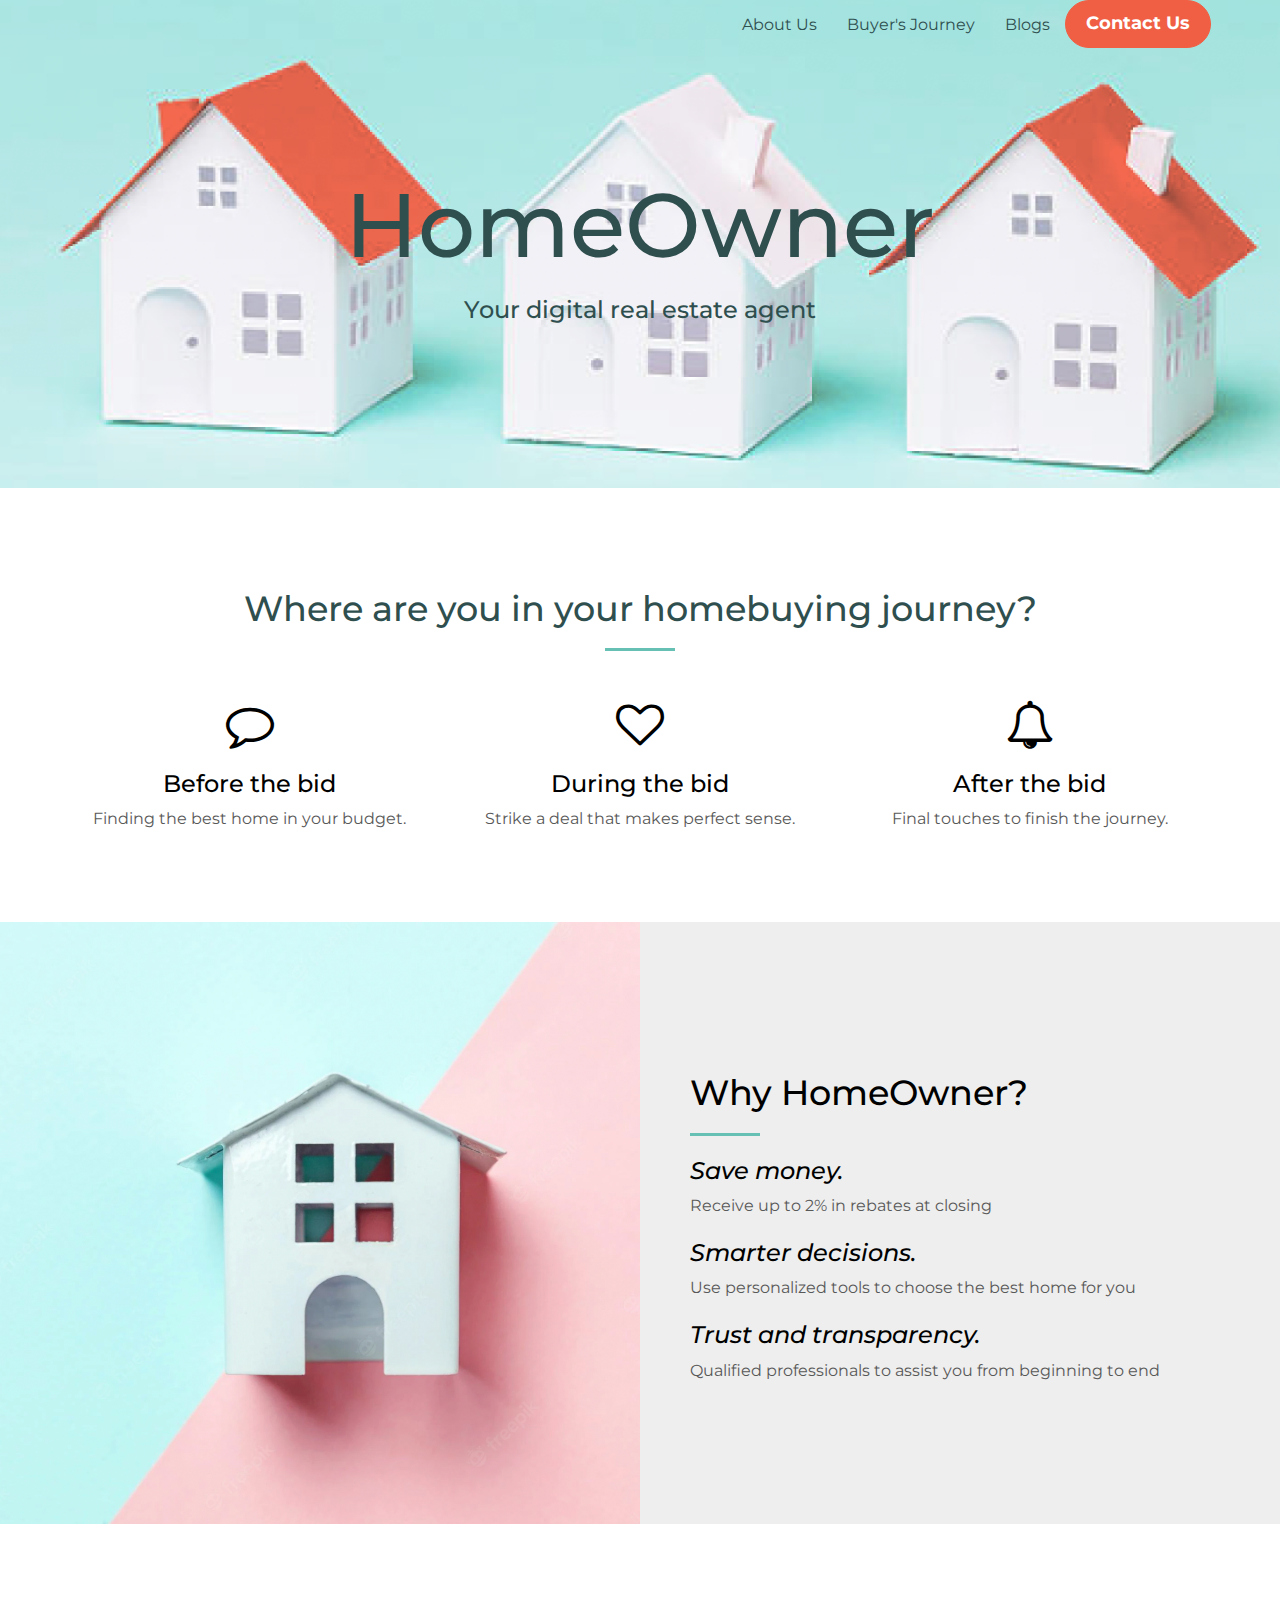
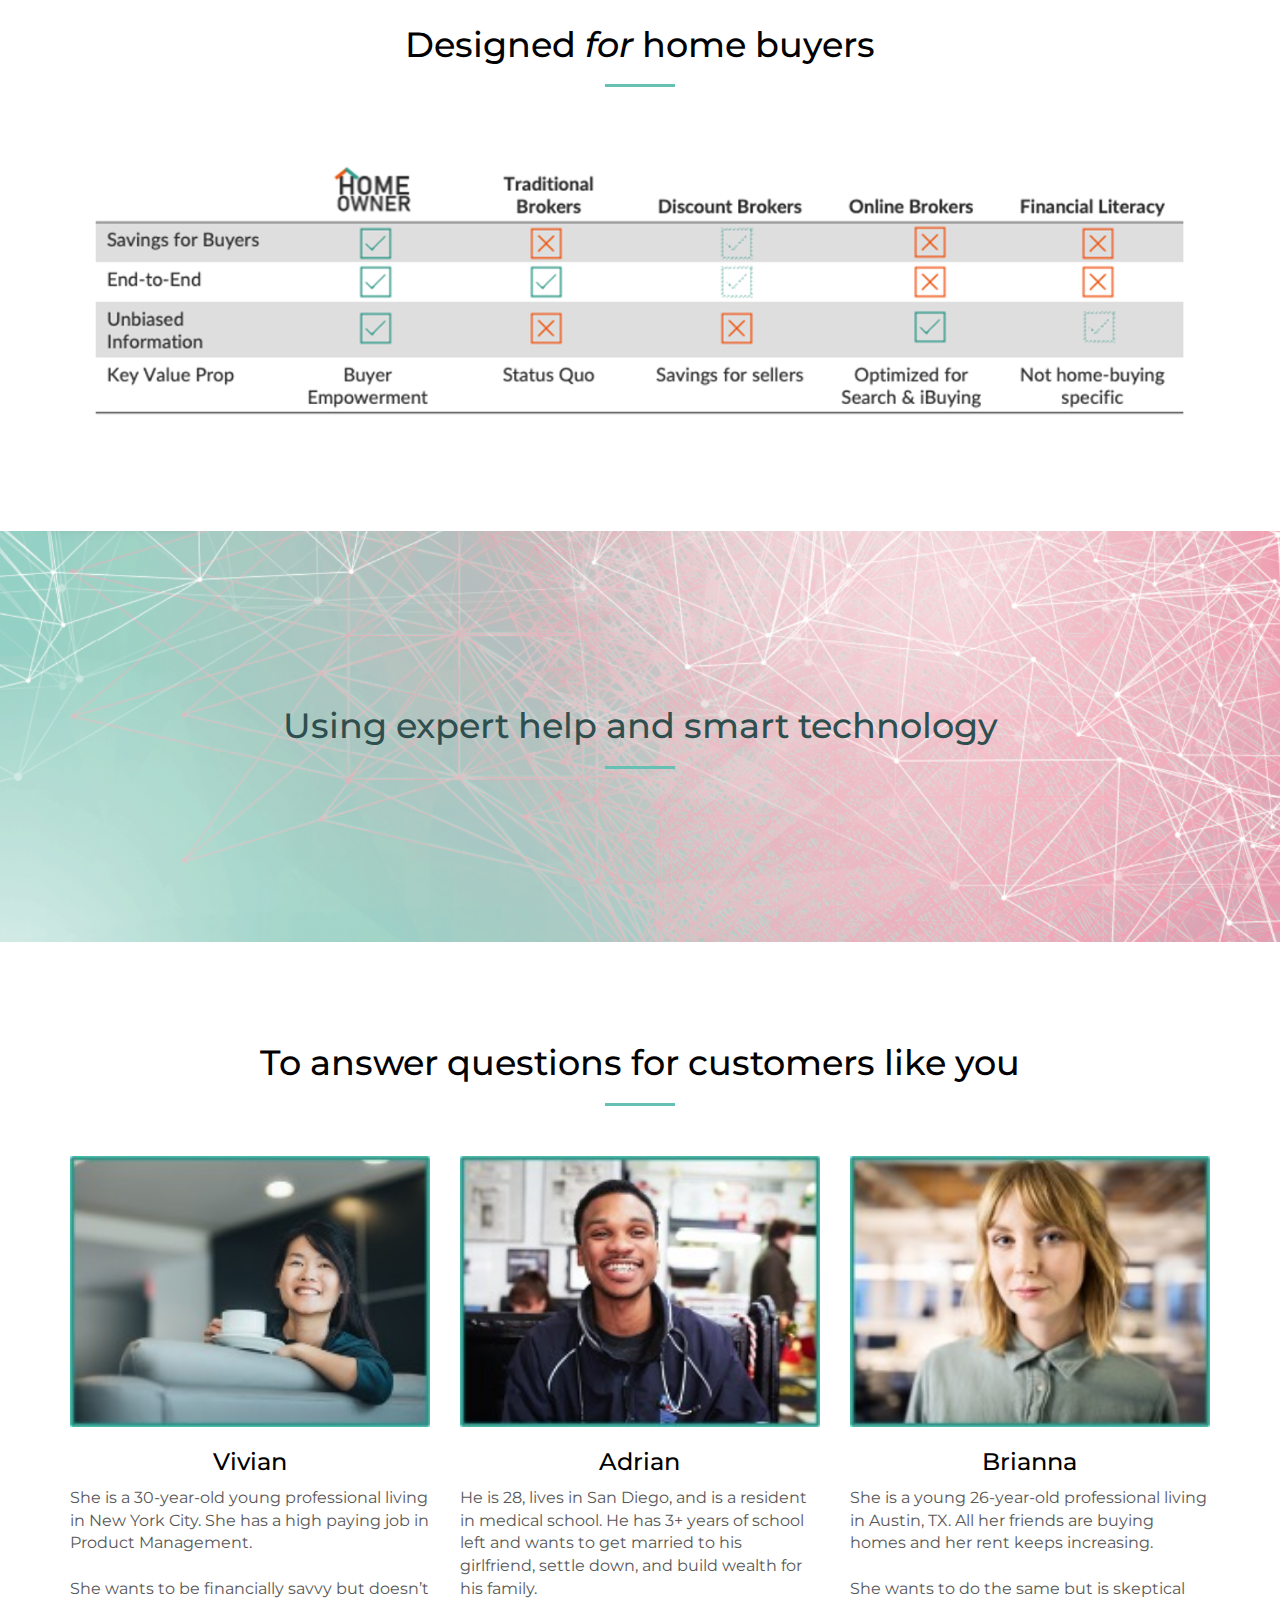
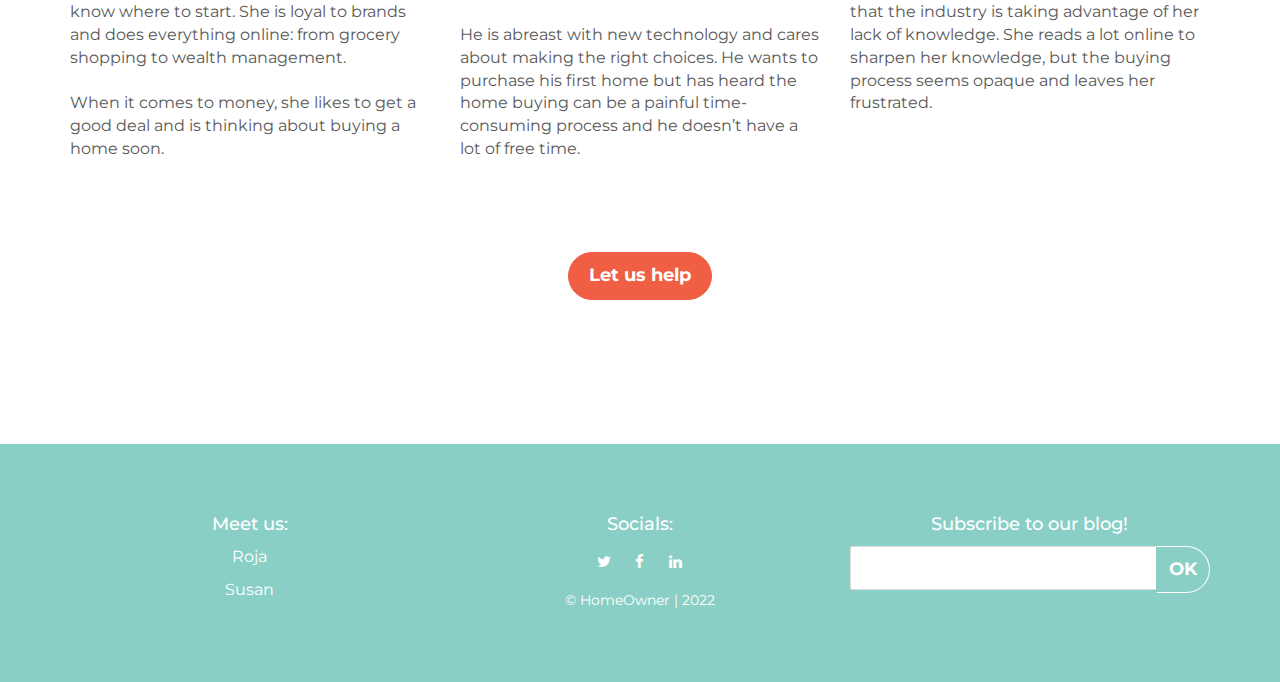
==== commit 987af5ae: "Add files via upload" ====
--- a/mainpage.html
+++ b/mainpage.html
@@ -46,7 +46,7 @@
             <li><a href="./index.html#contact-section-container" title="" class="anchor-link" style="color:darkslategray;">Blogs</a></li>
             <li>
                 <p>
-                    <a href="./components.html" class="btn btn-default navbar-btn" ><strong>Contact Us</strong></a>
+                    <a href="" class="btn btn btn-primary btn-xl" ><strong>Contact Us</strong></a>
                 </p>
             </li>
 
@@ -208,12 +208,13 @@
     <div class="container">
         <div class="row">
                 <div class="col-md-4">
-                    <h4>Meet us</h4>
-                    <p>TBD</p>
+                    <h4>Meet us:</h4>
+                    <p>Roja</p>
+                    <p>Susan</p>
                 </div>
 
                 <div class="col-md-4">
-                    <h4>Do you like ? Share this !</h4>
+                    <h4>Socials:</h4>
                     <div>
                         <p>
                             <a href="https://www.twitter.com" class="fa-icon" title="">
--- a/mainpagecss.css
+++ b/mainpagecss.css
@@ -5,5 +5,27 @@
  */
 /*! normalize.css v3.0.3 | MIT License | github.com/necolas/normalize.css */html{font-family: 'Montserrat', sans-serif;-ms-text-size-adjust:100%;-webkit-text-size-adjust:100%}body{margin:0}article,aside,details,figcaption,figure,footer,header,hgroup,main,menu,nav,section,summary{display:block}audio,canvas,progress,video{display:inline-block;vertical-align:baseline}audio:not([controls]){display:none;height:0}[hidden],template{display:none}a{background-color:transparent}a:active,a:hover{outline:0}abbr[title]{border-bottom:1px dotted}b,strong{font-weight:700}dfn{font-style:italic}h1{font-size:2em;margin:.67em 0}mark{background:#ff0;color:#000}small{font-size:80%}sub,sup{font-size:75%;line-height:0;position:relative;vertical-align:baseline}sup{top:-.5em}sub{bottom:-.25em}img{border:0}svg:not(:root){overflow:hidden}figure{margin:1em 40px}hr{box-sizing:content-box;height:0}pre{overflow:auto}code,kbd,pre,samp{font-family: 'Montserrat', sans-serif;font-size:1em}button,input,optgroup,select,textarea{color:inherit;font:inherit;margin:0}button{overflow:visible}button,select{text-transform:none}button,html input[type=button],input[type=reset],input[type=submit]{-webkit-appearance:button;cursor:pointer}button[disabled],html input[disabled]{cursor:default}button::-moz-focus-inner,input::-moz-focus-inner{border:0;padding:0}input{line-height:normal}input[type=checkbox],input[type=radio]{box-sizing:border-box;padding:0}input[type=number]::-webkit-inner-spin-button,input[type=number]::-webkit-outer-spin-button{height:auto}input[type=search]{-webkit-appearance:textfield;box-sizing:content-box}input[type=search]::-webkit-search-cancel-button,input[type=search]::-webkit-search-decoration{-webkit-appearance:none}fieldset{border:1px solid silver;margin:0 2px;padding:.35em .625em .75em}textarea{overflow:auto}optgroup{font-weight:700}table{border-collapse:collapse;border-spacing:0}td,th{padding:0}
 
-/*! Source: https://github.com/h5bp/html5-boilerplate/blob/master/src/css/main.css */@media print{*,:after,:before{background:transparent!important;color:#000!important;box-shadow:none!important;text-shadow:none!important}a,a:visited{text-decoration:underline}a[href]:after{content:" (" attr(href) ")"}abbr[title]:after{content:" (" attr(title) ")"}a[href^="#"]:after,a[href^="javascript:"]:after{content:""}blockquote,pre{border:1px solid #999;page-break-inside:avoid}thead{display:table-header-group}img,tr{page-break-inside:avoid}img{max-width:100%!important}h2,h3,p{orphans:3;widows:3}h2,h3{page-break-after:avoid}.navbar{display:none}.btn>.caret,.dropup>.btn>.caret{border-top-color:#000!important}.label{border:1px solid #000}.table{border-collapse:collapse!important}.table td,.table th{background-color:#fff!important}.table-bordered td,.table-bordered th{border:1px solid #ddd!important}}*,:after,:before{-webkit-box-sizing:border-box;-moz-box-sizing:border-box;box-sizing:border-box}html{font-size:10px;-webkit-tap-highlight-color:transparent}body{font-family: 'Montserrat', sans-serif;font-size:16px;line-height:1.42857;color:#585858;background-color:#fff}button,input,select,textarea{font-family:inherit;font-size:inherit;line-height:inherit}a{color:#8acfc5;text-decoration:none}a:focus,a:hover{color:#54b9aa;text-decoration:underline}a:focus{outline:5px auto -webkit-focus-ring-color;outline-offset:-2px}figure{margin:0}img{vertical-align:middle}.img-responsive{display:block;max-width:100%;height:auto}.img-rounded{border-radius:4px}.img-thumbnail{padding:4px;line-height:1.42857;background-color:#fff;border:1px solid #ddd;border-radius:2px;-webkit-transition:all .2s ease-in-out;-o-transition:all .2s ease-in-out;transition:all .2s ease-in-out;display:inline-block;max-width:100%;height:auto}.img-circle{border-radius:50%}hr{margin-top:22px;margin-bottom:22px;border:0;border-top:1px solid #eee}.sr-only{position:absolute;width:1px;height:1px;margin:-1px;padding:0;overflow:hidden;clip:rect(0,0,0,0);border:0}.sr-only-focusable:active,.sr-only-focusable:focus{position:static;width:auto;height:auto;margin:0;overflow:visible;clip:auto}[role=button]{cursor:pointer}.h1,.h2,.h3,.h4,.h5,.h6,h1,h2,h3,h4,h5,h6{font-family: 'Montserrat', sans-serif;font-weight:500;line-height:1.1;color:#000}.h1 .small,.h1 small,.h2 .small,.h2 small,.h3 .small,.h3 small,.h4 .small,.h4 small,.h5 .small,.h5 small,.h6 .small,.h6 small,h1 .small,h1 small,h2 .small,h2 small,h3 .small,h3 small,h4 .small,h4 small,h5 .small,h5 small,h6 .small,h6 small{font-weight:400;line-height:1;color:#777}.h1,.h2,.h3,h1,h2,h3{margin-top:22px;margin-bottom:11px}.h1 .small,.h1 small,.h2 .small,.h2 small,.h3 .small,.h3 small,h1 .small,h1 small,h2 .small,h2 small,h3 .small,h3 small{font-size:65%}.h4,.h5,.h6,h4,h5,h6{margin-top:11px;margin-bottom:11px}.h4 .small,.h4 small,.h5 .small,.h5 small,.h6 .small,.h6 small,h4 .small,h4 small,h5 .small,h5 small,h6 .small,h6 small{font-size:75%}.h1,h1{font-size:90px}.h2,h2{font-size:35px}.h3,h3{font-size:24px}.h4,.h5,h4,h5{font-size:18px}.h6,h6{font-size:16px}p{margin:0 0 11px}.lead{margin-bottom:22px;font-size:18px;font-weight:300;line-height:1.4}@media (min-width:768px){.lead{font-size:24px}}.small,small{font-size:87%}.mark,mark{background-color:#fcf8e3;padding:.2em}.text-left{text-align:left}.text-right{text-align:right}.text-center{text-align:center}.text-justify{text-align:justify}.text-nowrap{white-space:nowrap}.text-lowercase{text-transform:lowercase}.initialism,.text-uppercase{text-transform:uppercase}.text-capitalize{text-transform:capitalize}.text-muted{color:#777}.text-primary{color:#8acfc5}a.text-primary:focus,a.text-primary:hover{color:#66c0b3}.text-success{color:#fff}a.text-success:focus,a.text-success:hover{color:#e6e6e6}.text-info{color:#31708f}a.text-info:focus,a.text-info:hover{color:#245269}.text-warning{color:#8a6d3b}a.text-warning:focus,a.text-warning:hover{color:#66512c}.text-danger{color:#fff}a.text-danger:focus,a.text-danger:hover{color:#e6e6e6}.bg-primary{color:#fff;background-color:#8acfc5}a.bg-primary:focus,a.bg-primary:hover{background-color:#66c0b3}.bg-success{background-color:#409ede}a.bg-success:focus,a.bg-success:hover{background-color:#2385c8}.bg-info{background-color:#d9edf7}a.bg-info:focus,a.bg-info:hover{background-color:#afd9ee}.bg-warning{background-color:#fcf8e3}a.bg-warning:focus,a.bg-warning:hover{background-color:#f7ecb5}.bg-danger{background-color:#ec3737}a.bg-danger:focus,a.bg-danger:hover{background-color:#db1515}.page-header{padding-bottom:10px;margin:44px 0 22px;border-bottom:1px solid #eee}ol,ul{margin-top:0;margin-bottom:11px}ol ol,ol ul,ul ol,ul ul{margin-bottom:0}.list-inline,.list-unstyled{padding-left:0;list-style:none}.list-inline{margin-left:-5px}.list-inline>li{display:inline-block;padding-left:5px;padding-right:5px}dl{margin-top:0;margin-bottom:22px}dd,dt{line-height:1.42857}dt{font-weight:700}dd{margin-left:0}.dl-horizontal dd:after,.dl-horizontal dd:before{content:" ";display:table}.dl-horizontal dd:after{clear:both}@media (min-width:768px){.dl-horizontal dt{float:left;width:160px;clear:left;text-align:right;overflow:hidden;text-overflow:ellipsis;white-space:nowrap}.dl-horizontal dd{margin-left:180px}}abbr[data-original-title],abbr[title]{cursor:help;border-bottom:1px dotted #777}.initialism{font-size:90%}blockquote{padding:11px 22px;margin:0 0 22px;font-size:20px;border-left:5px solid #eee}blockquote ol:last-child,blockquote p:last-child,blockquote ul:last-child{margin-bottom:0}blockquote .small,blockquote footer,blockquote small{display:block;font-size:80%;line-height:1.42857;color:#777}blockquote .small:before,blockquote footer:before,blockquote small:before{content:"\2014   \A0"}.blockquote-reverse,blockquote.pull-right{padding-right:15px;padding-left:0;border-right:5px solid #eee;border-left:0;text-align:right}.blockquote-reverse .small:before,.blockquote-reverse footer:before,.blockquote-reverse small:before,blockquote.pull-right .small:before,blockquote.pull-right footer:before,blockquote.pull-right small:before{content:""}.blockquote-reverse .small:after,.blockquote-reverse footer:after,.blockquote-reverse small:after,blockquote.pull-right .small:after,blockquote.pull-right footer:after,blockquote.pull-right small:after{content:"\A0   \2014"}address{margin-bottom:22px;font-style:normal;line-height:1.42857}code,kbd,pre,samp{font-family: 'Montserrat', sans-serif}code{color:#c7254e;background-color:#f9f2f4}code,kbd{padding:2px 4px;font-size:90%;border-radius:2px}kbd{color:#fff;background-color:#333;box-shadow:inset 0 -1px 0 rgba(0,0,0,.25)}kbd kbd{padding:0;font-size:100%;font-weight:700;box-shadow:none}pre{display:block;padding:10.5px;margin:0 0 11px;font-size:15px;line-height:1.42857;word-break:break-all;word-wrap:break-word;color:#333;background-color:#f5f5f5;border:1px solid #ccc;border-radius:2px}pre code{padding:0;font-size:inherit;color:inherit;white-space:pre-wrap;background-color:transparent;border-radius:0}.pre-scrollable{max-height:340px;overflow-y:scroll}.container{margin-right:auto;margin-left:auto;padding-left:15px;padding-right:15px}.container:after,.container:before{content:" ";display:table}.container:after{clear:both}@media (min-width:768px){.container{width:750px}}@media (min-width:992px){.container{width:970px}}@media (min-width:1200px){.container{width:1170px}}.container-fluid{margin-right:auto;margin-left:auto;padding-left:15px;padding-right:15px}.container-fluid:after,.container-fluid:before{content:" ";display:table}.container-fluid:after{clear:both}.row{margin-left:-15px;margin-right:-15px}.row:after,.row:before{content:" ";display:table}.row:after{clear:both}.col-lg-1,.col-lg-2,.col-lg-3,.col-lg-4,.col-lg-5,.col-lg-6,.col-lg-7,.col-lg-8,.col-lg-9,.col-lg-10,.col-lg-11,.col-lg-12,.col-md-1,.col-md-2,.col-md-3,.col-md-4,.col-md-5,.col-md-6,.col-md-7,.col-md-8,.col-md-9,.col-md-10,.col-md-11,.col-md-12,.col-sm-1,.col-sm-2,.col-sm-3,.col-sm-4,.col-sm-5,.col-sm-6,.col-sm-7,.col-sm-8,.col-sm-9,.col-sm-10,.col-sm-11,.col-sm-12,.col-xs-1,.col-xs-2,.col-xs-3,.col-xs-4,.col-xs-5,.col-xs-6,.col-xs-7,.col-xs-8,.col-xs-9,.col-xs-10,.col-xs-11,.col-xs-12{position:relative;min-height:1px;padding-left:15px;padding-right:15px}.col-xs-1,.col-xs-2,.col-xs-3,.col-xs-4,.col-xs-5,.col-xs-6,.col-xs-7,.col-xs-8,.col-xs-9,.col-xs-10,.col-xs-11,.col-xs-12{float:none}.col-xs-1{width:8.33333%}.col-xs-2{width:16.66667%}.col-xs-3{width:25%}.col-xs-4{width:33.33333%}.col-xs-5{width:41.66667%}.col-xs-6{width:50%}.col-xs-7{width:58.33333%}.col-xs-8{width:66.66667%}.col-xs-9{width:75%}.col-xs-10{width:83.33333%}.col-xs-11{width:91.66667%}.col-xs-12{width:100%}.col-xs-pull-0{right:auto}.col-xs-pull-1{right:8.33333%}.col-xs-pull-2{right:16.66667%}.col-xs-pull-3{right:25%}.col-xs-pull-4{right:33.33333%}.col-xs-pull-5{right:41.66667%}.col-xs-pull-6{right:50%}.col-xs-pull-7{right:58.33333%}.col-xs-pull-8{right:66.66667%}.col-xs-pull-9{right:75%}.col-xs-pull-10{right:83.33333%}.col-xs-pull-11{right:91.66667%}.col-xs-pull-12{right:100%}.col-xs-push-0{left:auto}.col-xs-push-1{left:8.33333%}.col-xs-push-2{left:16.66667%}.col-xs-push-3{left:25%}.col-xs-push-4{left:33.33333%}.col-xs-push-5{left:41.66667%}.col-xs-push-6{left:50%}.col-xs-push-7{left:58.33333%}.col-xs-push-8{left:66.66667%}.col-xs-push-9{left:75%}.col-xs-push-10{left:83.33333%}.col-xs-push-11{left:91.66667%}.col-xs-push-12{left:100%}.col-xs-offset-0{margin-left:0}.col-xs-offset-1{margin-left:8.33333%}.col-xs-offset-2{margin-left:16.66667%}.col-xs-offset-3{margin-left:25%}.col-xs-offset-4{margin-left:33.33333%}.col-xs-offset-5{margin-left:41.66667%}.col-xs-offset-6{margin-left:50%}.col-xs-offset-7{margin-left:58.33333%}.col-xs-offset-8{margin-left:66.66667%}.col-xs-offset-9{margin-left:75%}.col-xs-offset-10{margin-left:83.33333%}.col-xs-offset-11{margin-left:91.66667%}.col-xs-offset-12{margin-left:100%}@media (min-width:768px){.col-sm-1,.col-sm-2,.col-sm-3,.col-sm-4,.col-sm-5,.col-sm-6,.col-sm-7,.col-sm-8,.col-sm-9,.col-sm-10,.col-sm-11,.col-sm-12{float:left}.col-sm-1{width:8.33333%}.col-sm-2{width:16.66667%}.col-sm-3{width:25%}.col-sm-4{width:33.33333%}.col-sm-5{width:41.66667%}.col-sm-6{width:50%}.col-sm-7{width:58.33333%}.col-sm-8{width:66.66667%}.col-sm-9{width:75%}.col-sm-10{width:83.33333%}.col-sm-11{width:91.66667%}.col-sm-12{width:100%}.col-sm-pull-0{right:auto}.col-sm-pull-1{right:8.33333%}.col-sm-pull-2{right:16.66667%}.col-sm-pull-3{right:25%}.col-sm-pull-4{right:33.33333%}.col-sm-pull-5{right:41.66667%}.col-sm-pull-6{right:50%}.col-sm-pull-7{right:58.33333%}.col-sm-pull-8{right:66.66667%}.col-sm-pull-9{right:75%}.col-sm-pull-10{right:83.33333%}.col-sm-pull-11{right:91.66667%}.col-sm-pull-12{right:100%}.col-sm-push-0{left:auto}.col-sm-push-1{left:8.33333%}.col-sm-push-2{left:16.66667%}.col-sm-push-3{left:25%}.col-sm-push-4{left:33.33333%}.col-sm-push-5{left:41.66667%}.col-sm-push-6{left:50%}.col-sm-push-7{left:58.33333%}.col-sm-push-8{left:66.66667%}.col-sm-push-9{left:75%}.col-sm-push-10{left:83.33333%}.col-sm-push-11{left:91.66667%}.col-sm-push-12{left:100%}.col-sm-offset-0{margin-left:0}.col-sm-offset-1{margin-left:8.33333%}.col-sm-offset-2{margin-left:16.66667%}.col-sm-offset-3{margin-left:25%}.col-sm-offset-4{margin-left:33.33333%}.col-sm-offset-5{margin-left:41.66667%}.col-sm-offset-6{margin-left:50%}.col-sm-offset-7{margin-left:58.33333%}.col-sm-offset-8{margin-left:66.66667%}.col-sm-offset-9{margin-left:75%}.col-sm-offset-10{margin-left:83.33333%}.col-sm-offset-11{margin-left:91.66667%}.col-sm-offset-12{margin-left:100%}}@media (min-width:992px){.col-md-1,.col-md-2,.col-md-3,.col-md-4,.col-md-5,.col-md-6,.col-md-7,.col-md-8,.col-md-9,.col-md-10,.col-md-11,.col-md-12{float:left}.col-md-1{width:8.33333%}.col-md-2{width:16.66667%}.col-md-3{width:25%}.col-md-4{width:33.33333%}.col-md-5{width:41.66667%}.col-md-6{width:50%}.col-md-7{width:58.33333%}.col-md-8{width:66.66667%}.col-md-9{width:75%}.col-md-10{width:83.33333%}.col-md-11{width:91.66667%}.col-md-12{width:100%}.col-md-pull-0{right:auto}.col-md-pull-1{right:8.33333%}.col-md-pull-2{right:16.66667%}.col-md-pull-3{right:25%}.col-md-pull-4{right:33.33333%}.col-md-pull-5{right:41.66667%}.col-md-pull-6{right:50%}.col-md-pull-7{right:58.33333%}.col-md-pull-8{right:66.66667%}.col-md-pull-9{right:75%}.col-md-pull-10{right:83.33333%}.col-md-pull-11{right:91.66667%}.col-md-pull-12{right:100%}.col-md-push-0{left:auto}.col-md-push-1{left:8.33333%}.col-md-push-2{left:16.66667%}.col-md-push-3{left:25%}.col-md-push-4{left:33.33333%}.col-md-push-5{left:41.66667%}.col-md-push-6{left:50%}.col-md-push-7{left:58.33333%}.col-md-push-8{left:66.66667%}.col-md-push-9{left:75%}.col-md-push-10{left:83.33333%}.col-md-push-11{left:91.66667%}.col-md-push-12{left:100%}.col-md-offset-0{margin-left:0}.col-md-offset-1{margin-left:8.33333%}.col-md-offset-2{margin-left:16.66667%}.col-md-offset-3{margin-left:25%}.col-md-offset-4{margin-left:33.33333%}.col-md-offset-5{margin-left:41.66667%}.col-md-offset-6{margin-left:50%}.col-md-offset-7{margin-left:58.33333%}.col-md-offset-8{margin-left:66.66667%}.col-md-offset-9{margin-left:75%}.col-md-offset-10{margin-left:83.33333%}.col-md-offset-11{margin-left:91.66667%}.col-md-offset-12{margin-left:100%}}@media (min-width:1200px){.col-lg-1,.col-lg-2,.col-lg-3,.col-lg-4,.col-lg-5,.col-lg-6,.col-lg-7,.col-lg-8,.col-lg-9,.col-lg-10,.col-lg-11,.col-lg-12{float:left}.col-lg-1{width:8.33333%}.col-lg-2{width:16.66667%}.col-lg-3{width:25%}.col-lg-4{width:33.33333%}.col-lg-5{width:41.66667%}.col-lg-6{width:50%}.col-lg-7{width:58.33333%}.col-lg-8{width:66.66667%}.col-lg-9{width:75%}.col-lg-10{width:83.33333%}.col-lg-11{width:91.66667%}.col-lg-12{width:100%}.col-lg-pull-0{right:auto}.col-lg-pull-1{right:8.33333%}.col-lg-pull-2{right:16.66667%}.col-lg-pull-3{right:25%}.col-lg-pull-4{right:33.33333%}.col-lg-pull-5{right:41.66667%}.col-lg-pull-6{right:50%}.col-lg-pull-7{right:58.33333%}.col-lg-pull-8{right:66.66667%}.col-lg-pull-9{right:75%}.col-lg-pull-10{right:83.33333%}.col-lg-pull-11{right:91.66667%}.col-lg-pull-12{right:100%}.col-lg-push-0{left:auto}.col-lg-push-1{left:8.33333%}.col-lg-push-2{left:16.66667%}.col-lg-push-3{left:25%}.col-lg-push-4{left:33.33333%}.col-lg-push-5{left:41.66667%}.col-lg-push-6{left:50%}.col-lg-push-7{left:58.33333%}.col-lg-push-8{left:66.66667%}.col-lg-push-9{left:75%}.col-lg-push-10{left:83.33333%}.col-lg-push-11{left:91.66667%}.col-lg-push-12{left:100%}.col-lg-offset-0{margin-left:0}.col-lg-offset-1{margin-left:8.33333%}.col-lg-offset-2{margin-left:16.66667%}.col-lg-offset-3{margin-left:25%}.col-lg-offset-4{margin-left:33.33333%}.col-lg-offset-5{margin-left:41.66667%}.col-lg-offset-6{margin-left:50%}.col-lg-offset-7{margin-left:58.33333%}.col-lg-offset-8{margin-left:66.66667%}.col-lg-offset-9{margin-left:75%}.col-lg-offset-10{margin-left:83.33333%}.col-lg-offset-11{margin-left:91.66667%}.col-lg-offset-12{margin-left:100%}}table{background-color:transparent}caption{padding-top:8px;padding-bottom:8px;color:#777}caption,th{text-align:left}.table{width:100%;max-width:100%;margin-bottom:22px}.table>tbody>tr>td,.table>tbody>tr>th,.table>tfoot>tr>td,.table>tfoot>tr>th,.table>thead>tr>td,.table>thead>tr>th{padding:8px;line-height:1.42857;vertical-align:top;border-top:1px solid #ddd}.table>thead>tr>th{vertical-align:bottom;border-bottom:2px solid #ddd}.table>caption+thead>tr:first-child>td,.table>caption+thead>tr:first-child>th,.table>colgroup+thead>tr:first-child>td,.table>colgroup+thead>tr:first-child>th,.table>thead:first-child>tr:first-child>td,.table>thead:first-child>tr:first-child>th{border-top:0}.table>tbody+tbody{border-top:2px solid #ddd}.table .table{background-color:#fff}.table-condensed>tbody>tr>td,.table-condensed>tbody>tr>th,.table-condensed>tfoot>tr>td,.table-condensed>tfoot>tr>th,.table-condensed>thead>tr>td,.table-condensed>thead>tr>th{padding:5px}.table-bordered,.table-bordered>tbody>tr>td,.table-bordered>tbody>tr>th,.table-bordered>tfoot>tr>td,.table-bordered>tfoot>tr>th,.table-bordered>thead>tr>td,.table-bordered>thead>tr>th{border:1px solid #ddd}.table-bordered>thead>tr>td,.table-bordered>thead>tr>th{border-bottom-width:2px}.table-striped>tbody>tr:nth-of-type(odd){background-color:#f9f9f9}.table-hover>tbody>tr:hover{background-color:#f5f5f5}table col[class*=col-]{position:static;float:none;display:table-column}table td[class*=col-],table th[class*=col-]{position:static;float:none;display:table-cell}.table>tbody>tr.active>td,.table>tbody>tr.active>th,.table>tbody>tr>td.active,.table>tbody>tr>th.active,.table>tfoot>tr.active>td,.table>tfoot>tr.active>th,.table>tfoot>tr>td.active,.table>tfoot>tr>th.active,.table>thead>tr.active>td,.table>thead>tr.active>th,.table>thead>tr>td.active,.table>thead>tr>th.active{background-color:#f5f5f5}.table-hover>tbody>tr.active:hover>td,.table-hover>tbody>tr.active:hover>th,.table-hover>tbody>tr:hover>.active,.table-hover>tbody>tr>td.active:hover,.table-hover>tbody>tr>th.active:hover{background-color:#e8e8e8}.table>tbody>tr.success>td,.table>tbody>tr.success>th,.table>tbody>tr>td.success,.table>tbody>tr>th.success,.table>tfoot>tr.success>td,.table>tfoot>tr.success>th,.table>tfoot>tr>td.success,.table>tfoot>tr>th.success,.table>thead>tr.success>td,.table>thead>tr.success>th,.table>thead>tr>td.success,.table>thead>tr>th.success{background-color:#409ede}.table-hover>tbody>tr.success:hover>td,.table-hover>tbody>tr.success:hover>th,.table-hover>tbody>tr:hover>.success,.table-hover>tbody>tr>td.success:hover,.table-hover>tbody>tr>th.success:hover{background-color:#2a93da}.table>tbody>tr.info>td,.table>tbody>tr.info>th,.table>tbody>tr>td.info,.table>tbody>tr>th.info,.table>tfoot>tr.info>td,.table>tfoot>tr.info>th,.table>tfoot>tr>td.info,.table>tfoot>tr>th.info,.table>thead>tr.info>td,.table>thead>tr.info>th,.table>thead>tr>td.info,.table>thead>tr>th.info{background-color:#d9edf7}.table-hover>tbody>tr.info:hover>td,.table-hover>tbody>tr.info:hover>th,.table-hover>tbody>tr:hover>.info,.table-hover>tbody>tr>td.info:hover,.table-hover>tbody>tr>th.info:hover{background-color:#c4e3f3}.table>tbody>tr.warning>td,.table>tbody>tr.warning>th,.table>tbody>tr>td.warning,.table>tbody>tr>th.warning,.table>tfoot>tr.warning>td,.table>tfoot>tr.warning>th,.table>tfoot>tr>td.warning,.table>tfoot>tr>th.warning,.table>thead>tr.warning>td,.table>thead>tr.warning>th,.table>thead>tr>td.warning,.table>thead>tr>th.warning{background-color:#fcf8e3}.table-hover>tbody>tr.warning:hover>td,.table-hover>tbody>tr.warning:hover>th,.table-hover>tbody>tr:hover>.warning,.table-hover>tbody>tr>td.warning:hover,.table-hover>tbody>tr>th.warning:hover{background-color:#faf2cc}.table>tbody>tr.danger>td,.table>tbody>tr.danger>th,.table>tbody>tr>td.danger,.table>tbody>tr>th.danger,.table>tfoot>tr.danger>td,.table>tfoot>tr.danger>th,.table>tfoot>tr>td.danger,.table>tfoot>tr>th.danger,.table>thead>tr.danger>td,.table>thead>tr.danger>th,.table>thead>tr>td.danger,.table>thead>tr>th.danger{background-color:#ec3737}.table-hover>tbody>tr.danger:hover>td,.table-hover>tbody>tr.danger:hover>th,.table-hover>tbody>tr:hover>.danger,.table-hover>tbody>tr>td.danger:hover,.table-hover>tbody>tr>th.danger:hover{background-color:#ea2020}.table-responsive{overflow-x:auto;min-height:.01%}@media screen and (max-width:767px){.table-responsive{width:100%;margin-bottom:16.5px;overflow-y:hidden;-ms-overflow-style:-ms-autohiding-scrollbar;border:1px solid #ddd}.table-responsive>.table{margin-bottom:0}.table-responsive>.table>tbody>tr>td,.table-responsive>.table>tbody>tr>th,.table-responsive>.table>tfoot>tr>td,.table-responsive>.table>tfoot>tr>th,.table-responsive>.table>thead>tr>td,.table-responsive>.table>thead>tr>th{white-space:nowrap}.table-responsive>.table-bordered{border:0}.table-responsive>.table-bordered>tbody>tr>td:first-child,.table-responsive>.table-bordered>tbody>tr>th:first-child,.table-responsive>.table-bordered>tfoot>tr>td:first-child,.table-responsive>.table-bordered>tfoot>tr>th:first-child,.table-responsive>.table-bordered>thead>tr>td:first-child,.table-responsive>.table-bordered>thead>tr>th:first-child{border-left:0}.table-responsive>.table-bordered>tbody>tr>td:last-child,.table-responsive>.table-bordered>tbody>tr>th:last-child,.table-responsive>.table-bordered>tfoot>tr>td:last-child,.table-responsive>.table-bordered>tfoot>tr>th:last-child,.table-responsive>.table-bordered>thead>tr>td:last-child,.table-responsive>.table-bordered>thead>tr>th:last-child{border-right:0}.table-responsive>.table-bordered>tbody>tr:last-child>td,.table-responsive>.table-bordered>tbody>tr:last-child>th,.table-responsive>.table-bordered>tfoot>tr:last-child>td,.table-responsive>.table-bordered>tfoot>tr:last-child>th{border-bottom:0}}fieldset{margin:0;min-width:0}fieldset,legend{padding:0;border:0}legend{display:block;width:100%;margin-bottom:22px;font-size:24px;line-height:inherit;color:#333;border-bottom:1px solid #e5e5e5}label{display:inline-block;max-width:100%;margin-bottom:5px;font-weight:700}input[type=search]{-webkit-box-sizing:border-box;-moz-box-sizing:border-box;box-sizing:border-box}input[type=checkbox],input[type=radio]{margin:4px 0 0;margin-top:1px\9;line-height:normal}input[type=file]{display:block}input[type=range]{display:block;width:100%}select[multiple],select[size]{height:auto}input[type=checkbox]:focus,input[type=file]:focus,input[type=radio]:focus{outline:5px auto -webkit-focus-ring-color;outline-offset:-2px}output{padding-top:11px}.form-control,output{display:block;font-size:16px;line-height:1.42857;color:#555}.form-control{width:100%;height:44px;padding:10px 12px;background-color:#fff;background-image:none;border:1px solid #ddd;border-radius:2px;-webkit-box-shadow:inset 0 1px 1px rgba(0,0,0,.075);box-shadow:inset 0 1px 1px rgba(0,0,0,.075);-webkit-transition:border-color .15s ease-in-out,box-shadow .15s ease-in-out;-o-transition:border-color ease-in-out .15s,box-shadow ease-in-out .15s;transition:border-color .15s ease-in-out,box-shadow .15s ease-in-out}.form-control:focus{border-color:#66afe9;-webkit-box-shadow:inset 0 1px 1px rgba(0,0,0,.075),0 0 8px rgba(102,175,233,.6);box-shadow:inset 0 1px 1px rgba(0,0,0,.075),0 0 8px rgba(102,175,233,.6)}.form-control::-moz-placeholder{color:#999;opacity:1}.form-control:-ms-input-placeholder{color:#999}.form-control::-webkit-input-placeholder{color:#999}.form-control::-ms-expand{border:0;background-color:transparent}.form-control[disabled],.form-control[readonly],fieldset[disabled] .form-control{background-color:#eee;opacity:1}.form-control[disabled],fieldset[disabled] .form-control{cursor:not-allowed}textarea.form-control{height:auto}input[type=search]{-webkit-appearance:none}@media screen and (-webkit-min-device-pixel-ratio:0){input[type=date].form-control,input[type=datetime-local].form-control,input[type=month].form-control,input[type=time].form-control{line-height:44px}.input-group-sm>.input-group-btn>input[type=date].btn,.input-group-sm>.input-group-btn>input[type=datetime-local].btn,.input-group-sm>.input-group-btn>input[type=month].btn,.input-group-sm>.input-group-btn>input[type=time].btn,.input-group-sm>input[type=date].form-control,.input-group-sm>input[type=date].input-group-addon,.input-group-sm>input[type=datetime-local].form-control,.input-group-sm>input[type=datetime-local].input-group-addon,.input-group-sm>input[type=month].form-control,.input-group-sm>input[type=month].input-group-addon,.input-group-sm>input[type=time].form-control,.input-group-sm>input[type=time].input-group-addon,.input-group-sm input[type=date],.input-group-sm input[type=datetime-local],.input-group-sm input[type=month],.input-group-sm input[type=time],input[type=date].input-sm,input[type=datetime-local].input-sm,input[type=month].input-sm,input[type=time].input-sm{line-height:33px}.input-group-lg>.input-group-btn>input[type=date].btn,.input-group-lg>.input-group-btn>input[type=datetime-local].btn,.input-group-lg>.input-group-btn>input[type=month].btn,.input-group-lg>.input-group-btn>input[type=time].btn,.input-group-lg>input[type=date].form-control,.input-group-lg>input[type=date].input-group-addon,.input-group-lg>input[type=datetime-local].form-control,.input-group-lg>input[type=datetime-local].input-group-addon,.input-group-lg>input[type=month].form-control,.input-group-lg>input[type=month].input-group-addon,.input-group-lg>input[type=time].form-control,.input-group-lg>input[type=time].input-group-addon,.input-group-lg input[type=date],.input-group-lg input[type=datetime-local],.input-group-lg input[type=month],.input-group-lg input[type=time],input[type=date].input-lg,input[type=datetime-local].input-lg,input[type=month].input-lg,input[type=time].input-lg{line-height:49px}}.form-group{margin-bottom:15px}.checkbox,.radio{position:relative;display:block;margin-top:10px;margin-bottom:10px}.checkbox label,.radio label{min-height:22px;padding-left:20px;margin-bottom:0;font-weight:400;cursor:pointer}.checkbox-inline input[type=checkbox],.checkbox input[type=checkbox],.radio-inline input[type=radio],.radio input[type=radio]{position:absolute;margin-left:-20px;margin-top:4px\9}.checkbox+.checkbox,.radio+.radio{margin-top:-5px}.checkbox-inline,.radio-inline{position:relative;display:inline-block;padding-left:20px;margin-bottom:0;vertical-align:middle;font-weight:400;cursor:pointer}.checkbox-inline+.checkbox-inline,.radio-inline+.radio-inline{margin-top:0;margin-left:10px}.checkbox-inline.disabled,.checkbox.disabled label,.radio-inline.disabled,.radio.disabled label,fieldset[disabled] .checkbox-inline,fieldset[disabled] .checkbox label,fieldset[disabled] .radio-inline,fieldset[disabled] .radio label,fieldset[disabled] input[type=checkbox],fieldset[disabled] input[type=radio],input[type=checkbox].disabled,input[type=checkbox][disabled],input[type=radio].disabled,input[type=radio][disabled]{cursor:not-allowed}.form-control-static{padding-top:11px;padding-bottom:11px;margin-bottom:0;min-height:38px}.form-control-static.input-lg,.form-control-static.input-sm,.input-group-lg>.form-control-static.form-control,.input-group-lg>.form-control-static.input-group-addon,.input-group-lg>.input-group-btn>.form-control-static.btn,.input-group-sm>.form-control-static.form-control,.input-group-sm>.form-control-static.input-group-addon,.input-group-sm>.input-group-btn>.form-control-static.btn{padding-left:0;padding-right:0}.input-group-sm>.form-control,.input-group-sm>.input-group-addon,.input-group-sm>.input-group-btn>.btn,.input-sm{height:33px;padding:5px 10px;font-size:14px;line-height:1.5;border-radius:2px}.input-group-sm>.input-group-btn>select.btn,.input-group-sm>select.form-control,.input-group-sm>select.input-group-addon,select.input-sm{height:33px;line-height:33px}.input-group-sm>.input-group-btn>select[multiple].btn,.input-group-sm>.input-group-btn>textarea.btn,.input-group-sm>select[multiple].form-control,.input-group-sm>select[multiple].input-group-addon,.input-group-sm>textarea.form-control,.input-group-sm>textarea.input-group-addon,select[multiple].input-sm,textarea.input-sm{height:auto}.form-group-sm .form-control{height:33px;padding:5px 10px;font-size:14px;line-height:1.5;border-radius:2px}.form-group-sm select.form-control{height:33px;line-height:33px}.form-group-sm select[multiple].form-control,.form-group-sm textarea.form-control{height:auto}.form-group-sm .form-control-static{height:33px;min-height:36px;padding:6px 10px;font-size:14px;line-height:1.5}.input-group-lg>.form-control,.input-group-lg>.input-group-addon,.input-group-lg>.input-group-btn>.btn,.input-lg{height:49px;padding:10px 16px;font-size:20px;line-height:1.33333;border-radius:4px}.input-group-lg>.input-group-btn>select.btn,.input-group-lg>select.form-control,.input-group-lg>select.input-group-addon,select.input-lg{height:49px;line-height:49px}.input-group-lg>.input-group-btn>select[multiple].btn,.input-group-lg>.input-group-btn>textarea.btn,.input-group-lg>select[multiple].form-control,.input-group-lg>select[multiple].input-group-addon,.input-group-lg>textarea.form-control,.input-group-lg>textarea.input-group-addon,select[multiple].input-lg,textarea.input-lg{height:auto}.form-group-lg .form-control{height:49px;padding:10px 16px;font-size:20px;line-height:1.33333;border-radius:4px}.form-group-lg select.form-control{height:49px;line-height:49px}.form-group-lg select[multiple].form-control,.form-group-lg textarea.form-control{height:auto}.form-group-lg .form-control-static{height:49px;min-height:42px;padding:11px 16px;font-size:20px;line-height:1.33333}.has-feedback{position:relative}.has-feedback .form-control{padding-right:55px}.form-control-feedback{position:absolute;top:0;right:0;z-index:2;display:block;width:44px;height:44px;line-height:44px;text-align:center;pointer-events:none}.form-group-lg .form-control+.form-control-feedback,.input-group-lg+.form-control-feedback,.input-group-lg>.form-control+.form-control-feedback,.input-group-lg>.input-group-addon+.form-control-feedback,.input-group-lg>.input-group-btn>.btn+.form-control-feedback,.input-lg+.form-control-feedback{width:49px;height:49px;line-height:49px}.form-group-sm .form-control+.form-control-feedback,.input-group-sm+.form-control-feedback,.input-group-sm>.form-control+.form-control-feedback,.input-group-sm>.input-group-addon+.form-control-feedback,.input-group-sm>.input-group-btn>.btn+.form-control-feedback,.input-sm+.form-control-feedback{width:33px;height:33px;line-height:33px}.has-success .checkbox,.has-success .checkbox-inline,.has-success.checkbox-inline label,.has-success.checkbox label,.has-success .control-label,.has-success .help-block,.has-success .radio,.has-success .radio-inline,.has-success.radio-inline label,.has-success.radio label{color:#fff}.has-success .form-control{border-color:#fff;-webkit-box-shadow:inset 0 1px 1px rgba(0,0,0,.075);box-shadow:inset 0 1px 1px rgba(0,0,0,.075)}.has-success .form-control:focus{border-color:#e6e6e6;-webkit-box-shadow:inset 0 1px 1px rgba(0,0,0,.075),0 0 6px #fff;box-shadow:inset 0 1px 1px rgba(0,0,0,.075),0 0 6px #fff}.has-success .input-group-addon{color:#fff;border-color:#fff;background-color:#409ede}.has-success .form-control-feedback{color:#fff}.has-warning .checkbox,.has-warning .checkbox-inline,.has-warning.checkbox-inline label,.has-warning.checkbox label,.has-warning .control-label,.has-warning .help-block,.has-warning .radio,.has-warning .radio-inline,.has-warning.radio-inline label,.has-warning.radio label{color:#8a6d3b}.has-warning .form-control{border-color:#8a6d3b;-webkit-box-shadow:inset 0 1px 1px rgba(0,0,0,.075);box-shadow:inset 0 1px 1px rgba(0,0,0,.075)}.has-warning .form-control:focus{border-color:#66512c;-webkit-box-shadow:inset 0 1px 1px rgba(0,0,0,.075),0 0 6px #c0a16b;box-shadow:inset 0 1px 1px rgba(0,0,0,.075),0 0 6px #c0a16b}.has-warning .input-group-addon{color:#8a6d3b;border-color:#8a6d3b;background-color:#fcf8e3}.has-warning .form-control-feedback{color:#8a6d3b}.has-error .checkbox,.has-error .checkbox-inline,.has-error.checkbox-inline label,.has-error.checkbox label,.has-error .control-label,.has-error .help-block,.has-error .radio,.has-error .radio-inline,.has-error.radio-inline label,.has-error.radio label{color:#fff}.has-error .form-control{border-color:#fff;-webkit-box-shadow:inset 0 1px 1px rgba(0,0,0,.075);box-shadow:inset 0 1px 1px rgba(0,0,0,.075)}.has-error .form-control:focus{border-color:#e6e6e6;-webkit-box-shadow:inset 0 1px 1px rgba(0,0,0,.075),0 0 6px #fff;box-shadow:inset 0 1px 1px rgba(0,0,0,.075),0 0 6px #fff}.has-error .input-group-addon{color:#fff;border-color:#fff;background-color:#ec3737}.has-error .form-control-feedback{color:#fff}.has-feedback label~.form-control-feedback{top:27px}.has-feedback label.sr-only~.form-control-feedback{top:0}.help-block{display:block;margin-top:5px;margin-bottom:10px;color:#989898}@media (min-width:768px){.form-inline .form-group{display:inline-block;margin-bottom:0;vertical-align:middle}.form-inline .form-control{display:inline-block;width:auto;vertical-align:middle}.form-inline .form-control-static{display:inline-block}.form-inline .input-group{display:inline-table;vertical-align:middle}.form-inline .input-group .form-control,.form-inline .input-group .input-group-addon,.form-inline .input-group .input-group-btn{width:auto}.form-inline .input-group>.form-control{width:100%}.form-inline .control-label{margin-bottom:0;vertical-align:middle}.form-inline .checkbox,.form-inline .radio{display:inline-block;margin-top:0;margin-bottom:0;vertical-align:middle}.form-inline .checkbox label,.form-inline .radio label{padding-left:0}.form-inline .checkbox input[type=checkbox],.form-inline .radio input[type=radio]{position:relative;margin-left:0}.form-inline .has-feedback .form-control-feedback{top:0}}.form-horizontal .checkbox,.form-horizontal .checkbox-inline,.form-horizontal .radio,.form-horizontal .radio-inline{margin-top:0;margin-bottom:0;padding-top:11px}.form-horizontal .checkbox,.form-horizontal .radio{min-height:33px}.form-horizontal .form-group{margin-left:-15px;margin-right:-15px}.form-horizontal .form-group:after,.form-horizontal .form-group:before{content:" ";display:table}.form-horizontal .form-group:after{clear:both}@media (min-width:768px){.form-horizontal .control-label{text-align:right;margin-bottom:0;padding-top:11px}}.form-horizontal .has-feedback .form-control-feedback{right:15px}@media (min-width:768px){.form-horizontal .form-group-lg .control-label{padding-top:11px;font-size:20px}}@media (min-width:768px){.form-horizontal .form-group-sm .control-label{padding-top:6px;font-size:14px}}.btn{display:inline-block;margin-bottom:0;font-weight:400;text-align:center;vertical-align:middle;touch-action:manipulation;cursor:pointer;background-image:none;border:1px solid transparent;white-space:nowrap;padding:10px 12px;font-size:16px;line-height:1.42857;border-radius:2px;-webkit-user-select:none;-moz-user-select:none;-ms-user-select:none;user-select:none}.btn.active.focus,.btn.active:focus,.btn.focus,.btn:active.focus,.btn:active:focus,.btn:focus{outline:5px auto -webkit-focus-ring-color;outline-offset:-2px}.btn.focus,.btn:focus,.btn:hover{color:#333;text-decoration:none}.btn.active,.btn:active{outline:0;background-image:none;-webkit-box-shadow:inset 0 3px 5px rgba(0,0,0,.125);box-shadow:inset 0 3px 5px rgba(0,0,0,.125)}.btn.disabled,.btn[disabled],fieldset[disabled] .btn{cursor:not-allowed;opacity:.65;filter:alpha(opacity=65);-webkit-box-shadow:none;box-shadow:none}a.btn.disabled,fieldset[disabled] a.btn{pointer-events:none}.btn-default{color:#333;background-color:#fff;border-color:#8acfc5}.btn-default.focus,.btn-default:focus{color:#333;background-color:#e6e6e6;border-color:#3f9a8d}.btn-default.active,.btn-default:active,.btn-default:hover,.open>.btn-default.dropdown-toggle{color:#333;background-color:#e6e6e6;border-color:#5fbdaf}.btn-default.active.focus,.btn-default.active:focus,.btn-default.active:hover,.btn-default:active.focus,.btn-default:active:focus,.btn-default:active:hover,.open>.btn-default.dropdown-toggle.focus,.open>.btn-default.dropdown-toggle:focus,.open>.btn-default.dropdown-toggle:hover{color:#333;background-color:#d4d4d4;border-color:#3f9a8d}.btn-default.active,.btn-default:active,.open>.btn-default.dropdown-toggle{background-image:none}.btn-default.disabled.focus,.btn-default.disabled:focus,.btn-default.disabled:hover,.btn-default[disabled].focus,.btn-default[disabled]:focus,.btn-default[disabled]:hover,fieldset[disabled] .btn-default.focus,fieldset[disabled] .btn-default:focus,fieldset[disabled] .btn-default:hover{background-color:#fff;border-color:#8acfc5}.btn-default .badge{color:#fff;background-color:#333}.btn-primary{color:#fff;background-color:#8acfc5;border-color:#8acfc5}.btn-primary.focus,.btn-primary:focus{color:#fff;background-color:#66c0b3;border-color:#3f9a8d}.btn-primary.active,.btn-primary:active,.btn-primary:hover,.open>.btn-primary.dropdown-toggle{color:#fff;background-color:#66c0b3;border-color:#5fbdaf}.btn-primary.active.focus,.btn-primary.active:focus,.btn-primary.active:hover,.btn-primary:active.focus,.btn-primary:active:focus,.btn-primary:active:hover,.open>.btn-primary.dropdown-toggle.focus,.open>.btn-primary.dropdown-toggle:focus,.open>.btn-primary.dropdown-toggle:hover{color:#fff;background-color:#4db6a7;border-color:#3f9a8d}.btn-primary.active,.btn-primary:active,.open>.btn-primary.dropdown-toggle{background-image:none}.btn-primary.disabled.focus,.btn-primary.disabled:focus,.btn-primary.disabled:hover,.btn-primary[disabled].focus,.btn-primary[disabled]:focus,.btn-primary[disabled]:hover,fieldset[disabled] .btn-primary.focus,fieldset[disabled] .btn-primary:focus,fieldset[disabled] .btn-primary:hover{background-color:#8acfc5;border-color:#8acfc5}.btn-primary .badge{color:#8acfc5;background-color:#fff}.btn-success{color:#fff;background-color:#5cb85c;border-color:#5cb85c}.btn-success.focus,.btn-success:focus{color:#fff;background-color:#449d44;border-color:#2d672d}.btn-success.active,.btn-success:active,.btn-success:hover,.open>.btn-success.dropdown-toggle{color:#fff;background-color:#449d44;border-color:#419641}.btn-success.active.focus,.btn-success.active:focus,.btn-success.active:hover,.btn-success:active.focus,.btn-success:active:focus,.btn-success:active:hover,.open>.btn-success.dropdown-toggle.focus,.open>.btn-success.dropdown-toggle:focus,.open>.btn-success.dropdown-toggle:hover{color:#fff;background-color:#398439;border-color:#2d672d}.btn-success.active,.btn-success:active,.open>.btn-success.dropdown-toggle{background-image:none}.btn-success.disabled.focus,.btn-success.disabled:focus,.btn-success.disabled:hover,.btn-success[disabled].focus,.btn-success[disabled]:focus,.btn-success[disabled]:hover,fieldset[disabled] .btn-success.focus,fieldset[disabled] .btn-success:focus,fieldset[disabled] .btn-success:hover{background-color:#5cb85c;border-color:#5cb85c}.btn-success .badge{color:#5cb85c;background-color:#fff}.btn-info{color:#fff;background-color:#409ede;border-color:#409ede}.btn-info.focus,.btn-info:focus{color:#fff;background-color:#2385c8;border-color:#175a87}.btn-info.active,.btn-info:active,.btn-info:hover,.open>.btn-info.dropdown-toggle{color:#fff;background-color:#2385c8;border-color:#217fc0}.btn-info.active.focus,.btn-info.active:focus,.btn-info.active:hover,.btn-info:active.focus,.btn-info:active:focus,.btn-info:active:hover,.open>.btn-info.dropdown-toggle.focus,.open>.btn-info.dropdown-toggle:focus,.open>.btn-info.dropdown-toggle:hover{color:#fff;background-color:#1d71aa;border-color:#175a87}.btn-info.active,.btn-info:active,.open>.btn-info.dropdown-toggle{background-image:none}.btn-info.disabled.focus,.btn-info.disabled:focus,.btn-info.disabled:hover,.btn-info[disabled].focus,.btn-info[disabled]:focus,.btn-info[disabled]:hover,fieldset[disabled] .btn-info.focus,fieldset[disabled] .btn-info:focus,fieldset[disabled] .btn-info:hover{background-color:#409ede;border-color:#409ede}.btn-info .badge{color:#409ede;background-color:#fff}.btn-warning{color:#fff;background-color:#f0ad4e;border-color:#f0ad4e}.btn-warning.focus,.btn-warning:focus{color:#fff;background-color:#ec971f;border-color:#b06d0f}.btn-warning.active,.btn-warning:active,.btn-warning:hover,.open>.btn-warning.dropdown-toggle{color:#fff;background-color:#ec971f;border-color:#eb9316}.btn-warning.active.focus,.btn-warning.active:focus,.btn-warning.active:hover,.btn-warning:active.focus,.btn-warning:active:focus,.btn-warning:active:hover,.open>.btn-warning.dropdown-toggle.focus,.open>.btn-warning.dropdown-toggle:focus,.open>.btn-warning.dropdown-toggle:hover{color:#fff;background-color:#d58512;border-color:#b06d0f}.btn-warning.active,.btn-warning:active,.open>.btn-warning.dropdown-toggle{background-image:none}.btn-warning.disabled.focus,.btn-warning.disabled:focus,.btn-warning.disabled:hover,.btn-warning[disabled].focus,.btn-warning[disabled]:focus,.btn-warning[disabled]:hover,fieldset[disabled] .btn-warning.focus,fieldset[disabled] .btn-warning:focus,fieldset[disabled] .btn-warning:hover{background-color:#f0ad4e;border-color:#f0ad4e}.btn-warning .badge{color:#f0ad4e;background-color:#fff}.btn-danger{color:#fff;background-color:#d9534f;border-color:#d9534f}.btn-danger.focus,.btn-danger:focus{color:#fff;background-color:#c9302c;border-color:#8b211e}.btn-danger.active,.btn-danger:active,.btn-danger:hover,.open>.btn-danger.dropdown-toggle{color:#fff;background-color:#c9302c;border-color:#c12e2a}.btn-danger.active.focus,.btn-danger.active:focus,.btn-danger.active:hover,.btn-danger:active.focus,.btn-danger:active:focus,.btn-danger:active:hover,.open>.btn-danger.dropdown-toggle.focus,.open>.btn-danger.dropdown-toggle:focus,.open>.btn-danger.dropdown-toggle:hover{color:#fff;background-color:#ac2925;border-color:#8b211e}.btn-danger.active,.btn-danger:active,.open>.btn-danger.dropdown-toggle{background-image:none}.btn-danger.disabled.focus,.btn-danger.disabled:focus,.btn-danger.disabled:hover,.btn-danger[disabled].focus,.btn-danger[disabled]:focus,.btn-danger[disabled]:hover,fieldset[disabled] .btn-danger.focus,fieldset[disabled] .btn-danger:focus,fieldset[disabled] .btn-danger:hover{background-color:#d9534f;border-color:#d9534f}.btn-danger .badge{color:#d9534f;background-color:#fff}.btn-link{color:#8acfc5;font-weight:400;border-radius:0}.btn-link,.btn-link.active,.btn-link:active,.btn-link[disabled],fieldset[disabled] .btn-link{background-color:transparent;-webkit-box-shadow:none;box-shadow:none}.btn-link,.btn-link:active,.btn-link:focus,.btn-link:hover{border-color:transparent}.btn-link:focus,.btn-link:hover{color:#54b9aa;text-decoration:underline;background-color:transparent}.btn-link[disabled]:focus,.btn-link[disabled]:hover,fieldset[disabled] .btn-link:focus,fieldset[disabled] .btn-link:hover{color:#777;text-decoration:none}.btn-group-lg>.btn,.btn-lg{padding:10px 16px;font-size:20px;line-height:1.33333;border-radius:4px}.btn-group-sm>.btn,.btn-sm{padding:5px 10px;font-size:14px;line-height:1.5;border-radius:2px}.btn-group-xs>.btn,.btn-xs{padding:1px 5px;font-size:14px;line-height:1.5;border-radius:2px}.btn-block{display:block;width:100%}.btn-block+.btn-block{margin-top:5px}input[type=button].btn-block,input[type=reset].btn-block,input[type=submit].btn-block{width:100%}.fade{opacity:0;-webkit-transition:opacity .15s linear;-o-transition:opacity .15s linear;transition:opacity .15s linear}.fade.in{opacity:1}.collapse{display:none}.collapse.in{display:block}tr.collapse.in{display:table-row}tbody.collapse.in{display:table-row-group}.collapsing{position:relative;height:0;overflow:hidden;-webkit-transition-property:height,visibility;transition-property:height,visibility;-webkit-transition-duration:.35s;transition-duration:.35s;-webkit-transition-timing-function:ease;transition-timing-function:ease}.caret{display:inline-block;width:0;height:0;margin-left:2px;vertical-align:middle;border-top:4px dashed;border-top:4px solid\9;border-right:4px solid transparent;border-left:4px solid transparent}.dropdown,.dropup{position:relative}.dropdown-toggle:focus{outline:0}.dropdown-menu{position:absolute;top:100%;left:0;z-index:1000;display:none;float:left;min-width:160px;padding:5px 0;margin:2px 0 0;list-style:none;font-size:16px;text-align:left;background-color:#fff;border:1px solid #ccc;border:1px solid rgba(0,0,0,.15);border-radius:2px;-webkit-box-shadow:0 6px 12px rgba(0,0,0,.175);box-shadow:0 6px 12px rgba(0,0,0,.175);background-clip:padding-box}.dropdown-menu.pull-right{right:0;left:auto}.dropdown-menu .divider{height:1px;margin:10px 0;overflow:hidden;background-color:#e5e5e5}.dropdown-menu>li>a{display:block;padding:3px 20px;clear:both;font-weight:400;line-height:1.42857;color:#333;white-space:nowrap}.dropdown-menu>li>a:focus,.dropdown-menu>li>a:hover{text-decoration:none;color:#262626;background-color:#f5f5f5}.dropdown-menu>.active>a,.dropdown-menu>.active>a:focus,.dropdown-menu>.active>a:hover{color:#fff;text-decoration:none;outline:0;background-color:#8acfc5}.dropdown-menu>.disabled>a,.dropdown-menu>.disabled>a:focus,.dropdown-menu>.disabled>a:hover{color:#777}.dropdown-menu>.disabled>a:focus,.dropdown-menu>.disabled>a:hover{text-decoration:none;background-color:transparent;background-image:none;filter:progid:DXImageTransform.Microsoft.gradient(enabled = false);cursor:not-allowed}.open>.dropdown-menu{display:block}.open>a{outline:0}.dropdown-menu-right{left:auto;right:0}.dropdown-menu-left{left:0;right:auto}.dropdown-header{display:block;padding:3px 20px;font-size:14px;line-height:1.42857;color:#777;white-space:nowrap}.dropdown-backdrop{position:fixed;left:0;right:0;bottom:0;top:0;z-index:990}.pull-right>.dropdown-menu{right:0;left:auto}.dropup .caret,.navbar-fixed-bottom .dropdown .caret{border-top:0;border-bottom:4px dashed;border-bottom:4px solid\9;content:""}.dropup .dropdown-menu,.navbar-fixed-bottom .dropdown .dropdown-menu{top:auto;bottom:100%;margin-bottom:2px}@media (min-width:768px){.navbar-right .dropdown-menu{right:0;left:auto}.navbar-right .dropdown-menu-left{left:0;right:auto}}.btn-group,.btn-group-vertical{position:relative;display:inline-block;vertical-align:middle}.btn-group-vertical>.btn,.btn-group>.btn{position:relative;float:left}.btn-group-vertical>.btn.active,.btn-group-vertical>.btn:active,.btn-group-vertical>.btn:focus,.btn-group-vertical>.btn:hover,.btn-group>.btn.active,.btn-group>.btn:active,.btn-group>.btn:focus,.btn-group>.btn:hover{z-index:2}.btn-group .btn+.btn,.btn-group .btn+.btn-group,.btn-group .btn-group+.btn,.btn-group .btn-group+.btn-group{margin-left:-1px}.btn-toolbar{margin-left:-5px}.btn-toolbar:after,.btn-toolbar:before{content:" ";display:table}.btn-toolbar:after{clear:both}.btn-toolbar .btn,.btn-toolbar .btn-group,.btn-toolbar .input-group{float:left}.btn-toolbar>.btn,.btn-toolbar>.btn-group,.btn-toolbar>.input-group{margin-left:5px}.btn-group>.btn:not(:first-child):not(:last-child):not(.dropdown-toggle){border-radius:0}.btn-group>.btn:first-child{margin-left:0}.btn-group>.btn:first-child:not(:last-child):not(.dropdown-toggle){border-bottom-right-radius:0;border-top-right-radius:0}.btn-group>.btn:last-child:not(:first-child),.btn-group>.dropdown-toggle:not(:first-child){border-bottom-left-radius:0;border-top-left-radius:0}.btn-group>.btn-group{float:left}.btn-group>.btn-group:not(:first-child):not(:last-child)>.btn{border-radius:0}.btn-group>.btn-group:first-child:not(:last-child)>.btn:last-child,.btn-group>.btn-group:first-child:not(:last-child)>.dropdown-toggle{border-bottom-right-radius:0;border-top-right-radius:0}.btn-group>.btn-group:last-child:not(:first-child)>.btn:first-child{border-bottom-left-radius:0;border-top-left-radius:0}.btn-group .dropdown-toggle:active,.btn-group.open .dropdown-toggle{outline:0}.btn-group>.btn+.dropdown-toggle{padding-left:8px;padding-right:8px}.btn-group-lg.btn-group>.btn+.dropdown-toggle,.btn-group>.btn-lg+.dropdown-toggle{padding-left:12px;padding-right:12px}.btn-group.open .dropdown-toggle{-webkit-box-shadow:inset 0 3px 5px rgba(0,0,0,.125);box-shadow:inset 0 3px 5px rgba(0,0,0,.125)}.btn-group.open .dropdown-toggle.btn-link{-webkit-box-shadow:none;box-shadow:none}.btn .caret{margin-left:0}.btn-group-lg>.btn .caret,.btn-lg .caret{border-width:5px 5px 0;border-bottom-width:0}.dropup .btn-group-lg>.btn .caret,.dropup .btn-lg .caret{border-width:0 5px 5px}.btn-group-vertical>.btn,.btn-group-vertical>.btn-group,.btn-group-vertical>.btn-group>.btn{display:block;float:none;width:100%;max-width:100%}.btn-group-vertical>.btn-group:after,.btn-group-vertical>.btn-group:before{content:" ";display:table}.btn-group-vertical>.btn-group:after{clear:both}.btn-group-vertical>.btn-group>.btn{float:none}.btn-group-vertical>.btn+.btn,.btn-group-vertical>.btn+.btn-group,.btn-group-vertical>.btn-group+.btn,.btn-group-vertical>.btn-group+.btn-group{margin-top:-1px;margin-left:0}.btn-group-vertical>.btn:not(:first-child):not(:last-child){border-radius:0}.btn-group-vertical>.btn:first-child:not(:last-child){border-top-right-radius:2px;border-top-left-radius:2px;border-bottom-right-radius:0;border-bottom-left-radius:0}.btn-group-vertical>.btn:last-child:not(:first-child){border-top-right-radius:0;border-top-left-radius:0;border-bottom-right-radius:2px;border-bottom-left-radius:2px}.btn-group-vertical>.btn-group:not(:first-child):not(:last-child)>.btn{border-radius:0}.btn-group-vertical>.btn-group:first-child:not(:last-child)>.btn:last-child,.btn-group-vertical>.btn-group:first-child:not(:last-child)>.dropdown-toggle{border-bottom-right-radius:0;border-bottom-left-radius:0}.btn-group-vertical>.btn-group:last-child:not(:first-child)>.btn:first-child{border-top-right-radius:0;border-top-left-radius:0}.btn-group-justified{display:table;width:100%;table-layout:fixed;border-collapse:separate}.btn-group-justified>.btn,.btn-group-justified>.btn-group{float:none;display:table-cell;width:1%}.btn-group-justified>.btn-group .btn{width:100%}.btn-group-justified>.btn-group .dropdown-menu{left:auto}[data-toggle=buttons]>.btn-group>.btn input[type=checkbox],[data-toggle=buttons]>.btn-group>.btn input[type=radio],[data-toggle=buttons]>.btn input[type=checkbox],[data-toggle=buttons]>.btn input[type=radio]{position:absolute;clip:rect(0,0,0,0);pointer-events:none}.input-group{position:relative;display:table;border-collapse:separate}.input-group[class*=col-]{float:none;padding-left:0;padding-right:0}.input-group .form-control{position:relative;z-index:2;float:left;width:100%;margin-bottom:0}.input-group .form-control:focus{z-index:3}.input-group-addon,.input-group-btn,.input-group .form-control{display:table-cell}.input-group-addon:not(:first-child):not(:last-child),.input-group-btn:not(:first-child):not(:last-child),.input-group .form-control:not(:first-child):not(:last-child){border-radius:0}.input-group-addon,.input-group-btn{width:1%;white-space:nowrap;vertical-align:middle}.input-group-addon{padding:10px 12px;font-size:16px;font-weight:400;line-height:1;color:#555;text-align:center;background-color:#eee;border:1px solid #ddd;border-radius:2px}.input-group-addon.input-sm,.input-group-sm>.input-group-addon,.input-group-sm>.input-group-btn>.input-group-addon.btn{padding:5px 10px;font-size:14px;border-radius:2px}.input-group-addon.input-lg,.input-group-lg>.input-group-addon,.input-group-lg>.input-group-btn>.input-group-addon.btn{padding:10px 16px;font-size:20px;border-radius:4px}.input-group-addon input[type=checkbox],.input-group-addon input[type=radio]{margin-top:0}.input-group-addon:first-child,.input-group-btn:first-child>.btn,.input-group-btn:first-child>.btn-group>.btn,.input-group-btn:first-child>.dropdown-toggle,.input-group-btn:last-child>.btn-group:not(:last-child)>.btn,.input-group-btn:last-child>.btn:not(:last-child):not(.dropdown-toggle),.input-group .form-control:first-child{border-bottom-right-radius:0;border-top-right-radius:0}.input-group-addon:first-child{border-right:0}.input-group-addon:last-child,.input-group-btn:first-child>.btn-group:not(:first-child)>.btn,.input-group-btn:first-child>.btn:not(:first-child),.input-group-btn:last-child>.btn,.input-group-btn:last-child>.btn-group>.btn,.input-group-btn:last-child>.dropdown-toggle,.input-group .form-control:last-child{border-bottom-left-radius:0;border-top-left-radius:0}.input-group-addon:last-child{border-left:0}.input-group-btn{font-size:0;white-space:nowrap}.input-group-btn,.input-group-btn>.btn{position:relative}.input-group-btn>.btn+.btn{margin-left:-1px}.input-group-btn>.btn:active,.input-group-btn>.btn:focus,.input-group-btn>.btn:hover{z-index:2}.input-group-btn:first-child>.btn,.input-group-btn:first-child>.btn-group{margin-right:-1px}.input-group-btn:last-child>.btn,.input-group-btn:last-child>.btn-group{z-index:2;margin-left:-1px}.nav{margin-bottom:0;padding-left:0;list-style:none}.nav:after,.nav:before{content:" ";display:table}.nav:after{clear:both}.nav>li,.nav>li>a{position:relative;display:block}.nav>li>a{padding:10px 15px}.nav>li>a:focus,.nav>li>a:hover{text-decoration:none;background-color:#eee}.nav>li.disabled>a{color:#777}.nav>li.disabled>a:focus,.nav>li.disabled>a:hover{color:#777;text-decoration:none;background-color:transparent;cursor:not-allowed}.nav .open>a,.nav .open>a:focus,.nav .open>a:hover{background-color:#eee;border-color:#8acfc5}.nav .nav-divider{height:1px;margin:10px 0;overflow:hidden;background-color:#e5e5e5}.nav>li>a>img{max-width:none}.nav-tabs{border-bottom:1px solid #ddd}.nav-tabs>li{float:left;margin-bottom:-1px}.nav-tabs>li>a{margin-right:2px;line-height:1.42857;border:1px solid transparent;border-radius:2px 2px 0 0}.nav-tabs>li>a:hover{border-color:#eee #eee #ddd}.nav-tabs>li.active>a,.nav-tabs>li.active>a:focus,.nav-tabs>li.active>a:hover{color:#555;background-color:#fff;border:1px solid #ddd;border-bottom-color:transparent;cursor:default}.nav-pills>li{float:left}.nav-pills>li>a{border-radius:2px}.nav-pills>li+li{margin-left:2px}.nav-pills>li.active>a,.nav-pills>li.active>a:focus,.nav-pills>li.active>a:hover{color:#fff;background-color:#8acfc5}.nav-stacked>li{float:none}.nav-stacked>li+li{margin-top:2px;margin-left:0}.nav-justified,.nav-tabs.nav-justified{width:100%}.nav-justified>li,.nav-tabs.nav-justified>li{float:none}.nav-justified>li>a,.nav-tabs.nav-justified>li>a{text-align:center;margin-bottom:5px}.nav-justified>.dropdown .dropdown-menu{top:auto;left:auto}@media (min-width:768px){.nav-justified>li,.nav-tabs.nav-justified>li{display:table-cell;width:1%}.nav-justified>li>a,.nav-tabs.nav-justified>li>a{margin-bottom:0}}.nav-tabs-justified,.nav-tabs.nav-justified{border-bottom:0}.nav-tabs-justified>li>a,.nav-tabs.nav-justified>li>a{margin-right:0;border-radius:2px}.nav-tabs-justified>.active>a,.nav-tabs-justified>.active>a:focus,.nav-tabs-justified>.active>a:hover,.nav-tabs.nav-justified>.active>a,.nav-tabs.nav-justified>.active>a:focus,.nav-tabs.nav-justified>.active>a:hover{border:1px solid #ddd}@media (min-width:768px){.nav-tabs-justified>li>a,.nav-tabs.nav-justified>li>a{border-bottom:1px solid #ddd;border-radius:2px 2px 0 0}.nav-tabs-justified>.active>a,.nav-tabs-justified>.active>a:focus,.nav-tabs-justified>.active>a:hover,.nav-tabs.nav-justified>.active>a,.nav-tabs.nav-justified>.active>a:focus,.nav-tabs.nav-justified>.active>a:hover{border-bottom-color:#fff}}.tab-content>.tab-pane{display:none}.tab-content>.active{display:block}.nav-tabs .dropdown-menu{margin-top:-1px;border-top-right-radius:0;border-top-left-radius:0}.navbar{position:relative;min-height:50px;margin-bottom:22px;border:1px solid transparent}.navbar:after,.navbar:before{content:" ";display:table}.navbar:after{clear:both}@media (min-width:768px){.navbar{border-radius:2px}}.navbar-header:after,.navbar-header:before{content:" ";display:table}.navbar-header:after{clear:both}@media (min-width:768px){.navbar-header{float:left}}.navbar-collapse{overflow-x:visible;padding-right:15px;padding-left:15px;border-top:1px solid transparent;box-shadow:inset 0 1px 0 hsla(0,0%,100%,.1);-webkit-overflow-scrolling:touch}.navbar-collapse:after,.navbar-collapse:before{content:" ";display:table}.navbar-collapse:after{clear:both}.navbar-collapse.in{overflow-y:auto}@media (min-width:768px){.navbar-collapse{width:auto;border-top:0;box-shadow:none}.navbar-collapse.collapse{display:block!important;height:auto!important;padding-bottom:0;overflow:visible!important}.navbar-collapse.in{overflow-y:visible}.navbar-fixed-bottom .navbar-collapse,.navbar-fixed-top .navbar-collapse,.navbar-static-top .navbar-collapse{padding-left:0;padding-right:0}}.navbar-fixed-bottom .navbar-collapse,.navbar-fixed-top .navbar-collapse{max-height:340px}@media (max-device-width:480px) and (orientation:landscape){.navbar-fixed-bottom .navbar-collapse,.navbar-fixed-top .navbar-collapse{max-height:200px}}.container-fluid>.navbar-collapse,.container-fluid>.navbar-header,.container>.navbar-collapse,.container>.navbar-header{margin-right:-15px;margin-left:-15px}@media (min-width:768px){.container-fluid>.navbar-collapse,.container-fluid>.navbar-header,.container>.navbar-collapse,.container>.navbar-header{margin-right:0;margin-left:0}}.navbar-static-top{z-index:1000;border-width:0 0 1px}@media (min-width:768px){.navbar-static-top{border-radius:0}}.navbar-fixed-bottom,.navbar-fixed-top{position:fixed;right:0;left:0;z-index:1030}@media (min-width:768px){.navbar-fixed-bottom,.navbar-fixed-top{border-radius:0}}.navbar-fixed-top{top:0;border-width:0 0 1px}.navbar-fixed-bottom{bottom:0;margin-bottom:0;border-width:1px 0 0}.navbar-brand{float:left;padding:14px 15px;font-size:20px;line-height:22px;height:50px}.navbar-brand:focus,.navbar-brand:hover{text-decoration:none}.navbar-brand>img{display:block}@media (min-width:768px){.navbar>.container-fluid .navbar-brand,.navbar>.container .navbar-brand{margin-left:-15px}}.navbar-toggle{position:relative;float:right;margin-right:15px;padding:9px 10px;margin-top:8px;margin-bottom:8px;background-color:transparent;background-image:none;border:1px solid transparent;border-radius:2px}.navbar-toggle:focus{outline:0}.navbar-toggle .icon-bar{display:block;width:22px;height:2px;border-radius:1px}.navbar-toggle .icon-bar+.icon-bar{margin-top:4px}@media (min-width:768px){.navbar-toggle{display:none}}.navbar-nav{margin:7px -15px}.navbar-nav>li>a{padding-top:10px;padding-bottom:10px;line-height:22px}@media (max-width:767px){.navbar-nav .open .dropdown-menu{position:static;float:none;width:auto;margin-top:0;background-color:transparent;border:0;box-shadow:none}.navbar-nav .open .dropdown-menu .dropdown-header,.navbar-nav .open .dropdown-menu>li>a{padding:5px 15px 5px 25px}.navbar-nav .open .dropdown-menu>li>a{line-height:22px}.navbar-nav .open .dropdown-menu>li>a:focus,.navbar-nav .open .dropdown-menu>li>a:hover{background-image:none}}@media (min-width:768px){.navbar-nav{float:left;margin:0}.navbar-nav>li{float:left}.navbar-nav>li>a{padding-top:14px;padding-bottom:14px}}.navbar-form{margin:3px -15px;padding:10px 15px;border-top:1px solid transparent;border-bottom:1px solid transparent;-webkit-box-shadow:inset 0 1px 0 hsla(0,0%,100%,.1),0 1px 0 hsla(0,0%,100%,.1);box-shadow:inset 0 1px 0 hsla(0,0%,100%,.1),0 1px 0 hsla(0,0%,100%,.1)}@media (min-width:768px){.navbar-form .form-group{display:inline-block;margin-bottom:0;vertical-align:middle}.navbar-form .form-control{display:inline-block;width:auto;vertical-align:middle}.navbar-form .form-control-static{display:inline-block}.navbar-form .input-group{display:inline-table;vertical-align:middle}.navbar-form .input-group .form-control,.navbar-form .input-group .input-group-addon,.navbar-form .input-group .input-group-btn{width:auto}.navbar-form .input-group>.form-control{width:100%}.navbar-form .control-label{margin-bottom:0;vertical-align:middle}.navbar-form .checkbox,.navbar-form .radio{display:inline-block;margin-top:0;margin-bottom:0;vertical-align:middle}.navbar-form .checkbox label,.navbar-form .radio label{padding-left:0}.navbar-form .checkbox input[type=checkbox],.navbar-form .radio input[type=radio]{position:relative;margin-left:0}.navbar-form .has-feedback .form-control-feedback{top:0}}@media (max-width:767px){.navbar-form .form-group{margin-bottom:5px}.navbar-form .form-group:last-child{margin-bottom:0}}@media (min-width:768px){.navbar-form{width:auto;border:0;margin-left:0;margin-right:0;padding-top:0;padding-bottom:0;-webkit-box-shadow:none;box-shadow:none}}.navbar-nav>li>.dropdown-menu{margin-top:0;border-top-right-radius:0;border-top-left-radius:0}.navbar-fixed-bottom .navbar-nav>li>.dropdown-menu{margin-bottom:0;border-top-right-radius:2px;border-top-left-radius:2px;border-bottom-right-radius:0;border-bottom-left-radius:0}.navbar-btn{margin-top:3px;margin-bottom:3px}.btn-group-sm>.navbar-btn.btn,.navbar-btn.btn-sm{margin-top:8.5px;margin-bottom:8.5px}.btn-group-xs>.navbar-btn.btn,.navbar-btn.btn-xs,.navbar-text{margin-top:14px;margin-bottom:14px}@media (min-width:768px){.navbar-text{float:left;margin-left:15px;margin-right:15px}}@media (min-width:768px){.navbar-left{float:left!important}.navbar-right{float:right!important;margin-right:-15px}.navbar-right~.navbar-right{margin-right:0}}.navbar-default{background-color:transparent;border-color:transparent}.navbar-default .navbar-brand{color:#585858}.navbar-default .navbar-brand:focus,.navbar-default .navbar-brand:hover{color:#3f3f3f;background-color:transparent}.navbar-default .navbar-nav>li>a,.navbar-default .navbar-text{color:#585858}.navbar-default .navbar-nav>li>a:focus,.navbar-default .navbar-nav>li>a:hover{color:#333;background-color:transparent}.navbar-default .navbar-nav>.active>a,.navbar-default .navbar-nav>.active>a:focus,.navbar-default .navbar-nav>.active>a:hover{color:#555;background-color:transparent}.navbar-default .navbar-nav>.disabled>a,.navbar-default .navbar-nav>.disabled>a:focus,.navbar-default .navbar-nav>.disabled>a:hover{color:#ccc;background-color:transparent}.navbar-default .navbar-toggle{border-color:#ddd}.navbar-default .navbar-toggle:focus,.navbar-default .navbar-toggle:hover{background-color:#ddd}.navbar-default .navbar-toggle .icon-bar{background-color:#888}.navbar-default .navbar-collapse,.navbar-default .navbar-form{border-color:transparent}.navbar-default .navbar-nav>.open>a,.navbar-default .navbar-nav>.open>a:focus,.navbar-default .navbar-nav>.open>a:hover{background-color:transparent;color:#555}@media (max-width:767px){.navbar-default .navbar-nav .open .dropdown-menu>li>a{color:#585858}.navbar-default .navbar-nav .open .dropdown-menu>li>a:focus,.navbar-default .navbar-nav .open .dropdown-menu>li>a:hover{color:#333;background-color:transparent}.navbar-default .navbar-nav .open .dropdown-menu>.active>a,.navbar-default .navbar-nav .open .dropdown-menu>.active>a:focus,.navbar-default .navbar-nav .open .dropdown-menu>.active>a:hover{color:#555;background-color:transparent}.navbar-default .navbar-nav .open .dropdown-menu>.disabled>a,.navbar-default .navbar-nav .open .dropdown-menu>.disabled>a:focus,.navbar-default .navbar-nav .open .dropdown-menu>.disabled>a:hover{color:#ccc;background-color:transparent}}.navbar-default .navbar-link{color:#585858}.navbar-default .navbar-link:hover{color:#333}.navbar-default .btn-link{color:#585858}.navbar-default .btn-link:focus,.navbar-default .btn-link:hover{color:#333}.navbar-default .btn-link[disabled]:focus,.navbar-default .btn-link[disabled]:hover,fieldset[disabled] .navbar-default .btn-link:focus,fieldset[disabled] .navbar-default .btn-link:hover{color:#ccc}.navbar-inverse{background-color:#222;border-color:#8acfc5}.navbar-inverse .navbar-brand{color:#fff}.navbar-inverse .navbar-brand:focus,.navbar-inverse .navbar-brand:hover{color:#fff;background-color:transparent}.navbar-inverse .navbar-nav>li>a,.navbar-inverse .navbar-text{color:#fff}.navbar-inverse .navbar-nav>li>a:focus,.navbar-inverse .navbar-nav>li>a:hover{color:#fff;background-color:transparent}.navbar-inverse .navbar-nav>.active>a,.navbar-inverse .navbar-nav>.active>a:focus,.navbar-inverse .navbar-nav>.active>a:hover{color:#fff;background-color:#090909}.navbar-inverse .navbar-nav>.disabled>a,.navbar-inverse .navbar-nav>.disabled>a:focus,.navbar-inverse .navbar-nav>.disabled>a:hover{color:#444;background-color:transparent}.navbar-inverse .navbar-toggle{border-color:#333}.navbar-inverse .navbar-toggle:focus,.navbar-inverse .navbar-toggle:hover{background-color:#333}.navbar-inverse .navbar-toggle .icon-bar{background-color:#fff}.navbar-inverse .navbar-collapse,.navbar-inverse .navbar-form{border-color:#101010}.navbar-inverse .navbar-nav>.open>a,.navbar-inverse .navbar-nav>.open>a:focus,.navbar-inverse .navbar-nav>.open>a:hover{background-color:#090909;color:#fff}@media (max-width:767px){.navbar-inverse .navbar-nav .open .dropdown-menu>.dropdown-header{border-color:#8acfc5}.navbar-inverse .navbar-nav .open .dropdown-menu .divider{background-color:#8acfc5}.navbar-inverse .navbar-nav .open .dropdown-menu>li>a{color:#fff}.navbar-inverse .navbar-nav .open .dropdown-menu>li>a:focus,.navbar-inverse .navbar-nav .open .dropdown-menu>li>a:hover{color:#fff;background-color:transparent}.navbar-inverse .navbar-nav .open .dropdown-menu>.active>a,.navbar-inverse .navbar-nav .open .dropdown-menu>.active>a:focus,.navbar-inverse .navbar-nav .open .dropdown-menu>.active>a:hover{color:#fff;background-color:#090909}.navbar-inverse .navbar-nav .open .dropdown-menu>.disabled>a,.navbar-inverse .navbar-nav .open .dropdown-menu>.disabled>a:focus,.navbar-inverse .navbar-nav .open .dropdown-menu>.disabled>a:hover{color:#444;background-color:transparent}}.navbar-inverse .btn-link,.navbar-inverse .btn-link:focus,.navbar-inverse .btn-link:hover,.navbar-inverse .navbar-link,.navbar-inverse .navbar-link:hover{color:#fff}.navbar-inverse .btn-link[disabled]:focus,.navbar-inverse .btn-link[disabled]:hover,fieldset[disabled] .navbar-inverse .btn-link:focus,fieldset[disabled] .navbar-inverse .btn-link:hover{color:#444}.label{display:inline;padding:.2em .6em .3em;font-size:75%;font-weight:700;line-height:1;color:#fff;text-align:center;white-space:nowrap;vertical-align:baseline;border-radius:.25em}.label:empty{display:none}.btn .label{position:relative;top:-1px}a.label:focus,a.label:hover{color:#fff;text-decoration:none;cursor:pointer}.label-default{background-color:#777}.label-default[href]:focus,.label-default[href]:hover{background-color:#5e5e5e}.label-primary{background-color:#8acfc5}.label-primary[href]:focus,.label-primary[href]:hover{background-color:#66c0b3}.label-success{background-color:#5cb85c}.label-success[href]:focus,.label-success[href]:hover{background-color:#449d44}.label-info{background-color:#409ede}.label-info[href]:focus,.label-info[href]:hover{background-color:#2385c8}.label-warning{background-color:#f0ad4e}.label-warning[href]:focus,.label-warning[href]:hover{background-color:#ec971f}.label-danger{background-color:#d9534f}.label-danger[href]:focus,.label-danger[href]:hover{background-color:#c9302c}.badge{display:inline-block;min-width:10px;padding:3px 7px;font-size:14px;font-weight:700;color:#fff;line-height:1;vertical-align:middle;white-space:nowrap;text-align:center;background-color:#777;border-radius:10px}.badge:empty{display:none}.btn .badge{position:relative;top:-1px}.btn-group-xs>.btn .badge,.btn-xs .badge{top:0;padding:1px 5px}.list-group-item.active>.badge,.nav-pills>.active>a>.badge{color:#8acfc5;background-color:#fff}.list-group-item>.badge{float:right}.list-group-item>.badge+.badge{margin-right:5px}.nav-pills>li>a>.badge{margin-left:3px}a.badge:focus,a.badge:hover{color:#fff;text-decoration:none;cursor:pointer}.alert{padding:15px;margin-bottom:22px;border:1px solid transparent;border-radius:2px}.alert h4{margin-top:0;color:inherit}.alert .alert-link{font-weight:700}.alert>p,.alert>ul{margin-bottom:0}.alert>p+p{margin-top:5px}.alert-dismissable,.alert-dismissible{padding-right:35px}.alert-dismissable .close,.alert-dismissible .close{position:relative;top:-2px;right:-21px;color:inherit}.alert-success{background-color:#409ede;border-color:#409ede;color:#fff}.alert-success hr{border-top-color:#2a93da}.alert-success .alert-link{color:#e6e6e6}.alert-info{background-color:#d9edf7;border-color:#bce8f1;color:#31708f}.alert-info hr{border-top-color:#a6e1ec}.alert-info .alert-link{color:#245269}.alert-warning{background-color:#fcf8e3;border-color:#faebcc;color:#8a6d3b}.alert-warning hr{border-top-color:#f7e1b5}.alert-warning .alert-link{color:#66512c}.alert-danger{background-color:#ec3737;border-color:#ec3737;color:#fff}.alert-danger hr{border-top-color:#ea2020}.alert-danger .alert-link{color:#e6e6e6}.embed-responsive{position:relative;display:block;height:0;padding:0;overflow:hidden}.embed-responsive .embed-responsive-item,.embed-responsive embed,.embed-responsive iframe,.embed-responsive object,.embed-responsive video{position:absolute;top:0;left:0;bottom:0;height:100%;width:100%;border:0}.embed-responsive-16by9{padding-bottom:56.25%}.embed-responsive-4by3{padding-bottom:75%}.close{float:right;font-size:24px;font-weight:700;line-height:1;color:#000;text-shadow:0 1px 0 #fff;opacity:.2;filter:alpha(opacity=20)}.close:focus,.close:hover{color:#000;text-decoration:none;cursor:pointer;opacity:.5;filter:alpha(opacity=50)}button.close{padding:0;cursor:pointer;background:transparent;border:0;-webkit-appearance:none}.clearfix:after,.clearfix:before{content:" ";display:table}.clearfix:after{clear:both}.center-block{display:block;margin-left:auto;margin-right:auto}.pull-right{float:right!important}.pull-left{float:left!important}.hide{display:none!important}.show{display:block!important}.invisible{visibility:hidden}.text-hide{font:0/0 a;color:transparent;text-shadow:none;background-color:transparent;border:0}.hidden{display:none!important}.affix{position:fixed}@-ms-viewport{width:device-width}.visible-lg,.visible-lg-block,.visible-lg-inline,.visible-lg-inline-block,.visible-md,.visible-md-block,.visible-md-inline,.visible-md-inline-block,.visible-sm,.visible-sm-block,.visible-sm-inline,.visible-sm-inline-block,.visible-xs,.visible-xs-block,.visible-xs-inline,.visible-xs-inline-block{display:none!important}@media (max-width:767px){.visible-xs{display:block!important}table.visible-xs{display:table!important}tr.visible-xs{display:table-row!important}td.visible-xs,th.visible-xs{display:table-cell!important}}@media (max-width:767px){.visible-xs-block{display:block!important}}@media (max-width:767px){.visible-xs-inline{display:inline!important}}@media (max-width:767px){.visible-xs-inline-block{display:inline-block!important}}@media (min-width:768px) and (max-width:991px){.visible-sm{display:block!important}table.visible-sm{display:table!important}tr.visible-sm{display:table-row!important}td.visible-sm,th.visible-sm{display:table-cell!important}}@media (min-width:768px) and (max-width:991px){.visible-sm-block{display:block!important}}@media (min-width:768px) and (max-width:991px){.visible-sm-inline{display:inline!important}}@media (min-width:768px) and (max-width:991px){.visible-sm-inline-block{display:inline-block!important}}@media (min-width:992px) and (max-width:1199px){.visible-md{display:block!important}table.visible-md{display:table!important}tr.visible-md{display:table-row!important}td.visible-md,th.visible-md{display:table-cell!important}}@media (min-width:992px) and (max-width:1199px){.visible-md-block{display:block!important}}@media (min-width:992px) and (max-width:1199px){.visible-md-inline{display:inline!important}}@media (min-width:992px) and (max-width:1199px){.visible-md-inline-block{display:inline-block!important}}@media (min-width:1200px){.visible-lg{display:block!important}table.visible-lg{display:table!important}tr.visible-lg{display:table-row!important}td.visible-lg,th.visible-lg{display:table-cell!important}}@media (min-width:1200px){.visible-lg-block{display:block!important}}@media (min-width:1200px){.visible-lg-inline{display:inline!important}}@media (min-width:1200px){.visible-lg-inline-block{display:inline-block!important}}@media (max-width:767px){.hidden-xs{display:none!important}}@media (min-width:768px) and (max-width:991px){.hidden-sm{display:none!important}}@media (min-width:992px) and (max-width:1199px){.hidden-md{display:none!important}}@media (min-width:1200px){.hidden-lg{display:none!important}}.visible-print{display:none!important}@media print{.visible-print{display:block!important}table.visible-print{display:table!important}tr.visible-print{display:table-row!important}td.visible-print,th.visible-print{display:table-cell!important}}.visible-print-block{display:none!important}@media print{.visible-print-block{display:block!important}}.visible-print-inline{display:none!important}@media print{.visible-print-inline{display:inline!important}}.visible-print-inline-block{display:none!important}@media print{.visible-print-inline-block{display:inline-block!important}}@media print{.hidden-print{display:none!important}}body{padding-top:0}.grid,.no-space{padding:0;overflow:hidden}.white-text-container a,.white-text-container h1,.white-text-container h2,.white-text-container h3,.white-text-container h4,.white-text-container h5,.white-text-container p{color:#fff}.white-text-container .btn-primary{border-color:#fff;background-color:transparent;color:#fff}.white-text-container .btn-primary:hover{background-color:#8acfc5;border-color:#8acfc5}.title-light{color:#aaa}.footer-container{background-color:#8acfc5;padding:60px 0;margin-top:30px}.footer-input-text{margin-right:15px;width:100%}@media (min-width:768px){.footer-input-text{float:left;width:60%}}.footer-logo{width:10%}.section-half-background-image-container{position:relative;background-color:#eee;padding:80px 0 100px}.section-half-background-image-container .image-column{display:none}@media (min-width:992px){.section-half-background-image-container .image-column{position:absolute;display:block;top:0;z-index:0;bottom:0;width:50%;background-size:cover;background-repeat:no-repeat;background-position:top}}.section-half-background-image-container .text-column{padding:50px;position:relative;z-index:3}.section-label{display:none}@media (min-width:992px){.section-label{display:flex;color:#fff;font-size:7em;font-family: 'Montserrat', sans-serif;position:absolute;left:50%;z-index:2;top:0;height:100%;text-transform:uppercase;align-items:center}.section-label p{width:260px;margin-left:-130px;word-break:break-all}}.background-image-container{position:relative;text-align:center;background-size:cover;background-repeat:no-repeat;background-position:top;padding:12% 0}.overlay{background-color:hsla(0,0%,100%,.2);position:absolute;top:0;bottom:0;left:0;right:0}.section-container{padding:80px 0}.section-container-spacer{margin-bottom:30px}.btn{-webkit-transition:all .2s linear;-o-transition:all .2s linear;transition:all .2s linear}.btn-default{background-color:transparent}.btn-default:hover{background-color:#8acfc5;color:#fff;border-color:#8acfc5}.btn-newsletter{border-top:1px solid #fff;border-right:1px solid #fff;border-bottom:1px solid #fff;color:#fff}.btn-newsletter:hover{background-color:#fff;color:#8acfc5;border-color:#fff}.navbar-fixed-top{position:absolute}.navbar-inverse{background:transparent;border:none}.navbar-inverse .navbar-btn{border-color:#fff;color:#fff}.navbar-inverse .navbar-btn:hover{border-color:#8acfc5}.navbar-inverse .close{color:#fff;text-shadow:none;opacity:1;margin-top:-20px}.navbar-inverse .navbar-toggle{border-color:#fff}.navbar-inverse .navbar-toggle:hover{border-color:#333}.navbar-btn{float:left}@media (max-width:992px){.navbar-btn{margin-left:15px;margin-right:15px}}@media (max-width:768px){.navbar-fixed-bottom .navbar-collapse,.navbar-fixed-top .navbar-collapse{position:fixed;top:0;bottom:0;width:300px;background-color:#222;max-height:inherit;padding:30px;right:-300px;-webkit-transition:all .2s linear;-o-transition:all .2s linear;transition:all .2s linear}.navbar-fixed-bottom .navbar-collapse.active,.navbar-fixed-top .navbar-collapse.active{right:0}}#map{height:500px;width:100%;background-color:grey;overflow-y:hidden;overflow-x:hidden}.map-container{position:relative}.contact-block-container{background-color:#fff;padding:30px}@media (min-width:768px){.contact-block-container{position:absolute;top:20%;padding:50px;right:10%}}.contact-form-container{background-color:#fff}.fa-icon{width:32px;height:32px;display:inline-block;line-height:32px;font-size:15px;text-align:center}.fa-container{text-align:center;color:#000}h2:after{content:"";display:block;background-color:#66c0b3;height:3px;margin:20px 0;width:70px}h2.text-center:after{margin:20px auto}.form-control{box-shadow:none}.form-control:focus{border-color:#8acfc5;outline:0;box-shadow:0 0 8px #8acfc5}.template-example{margin-bottom:30px}.template-example .template-title-example{font-size:30px;font-weight:300}.template-example .template-title-example:after{display:none}.list-icons{list-style:none;margin:0;padding:0;overflow:hidden}.list-icons li{float:left;width:32px;height:32px;line-height:32px;display:block;margin:30px 30px 0 0}
-/*# sourceMappingURL=main.faaf51f9.map*/+/*! Source: https://github.com/h5bp/html5-boilerplate/blob/master/src/css/main.css */@media print{*,:after,:before{background:transparent!important;color:#000!important;box-shadow:none!important;text-shadow:none!important}a,a:visited{text-decoration:underline}a[href]:after{content:" (" attr(href) ")"}abbr[title]:after{content:" (" attr(title) ")"}a[href^="#"]:after,a[href^="javascript:"]:after{content:""}blockquote,pre{border:1px solid #999;page-break-inside:avoid}thead{display:table-header-group}img,tr{page-break-inside:avoid}img{max-width:100%!important}h2,h3,p{orphans:3;widows:3}h2,h3{page-break-after:avoid}.navbar{display:none}.btn>.caret,.dropup>.btn>.caret{border-top-color:#000!important}.label{border:1px solid #000}.table{border-collapse:collapse!important}.table td,.table th{background-color:#fff!important}.table-bordered td,.table-bordered th{border:1px solid #ddd!important}}*,:after,:before{-webkit-box-sizing:border-box;-moz-box-sizing:border-box;box-sizing:border-box}html{font-size:10px;-webkit-tap-highlight-color:transparent}body{font-family: 'Montserrat', sans-serif;font-size:16px;line-height:1.42857;color:#585858;background-color:#fff}button,input,select,textarea{font-family:inherit;font-size:inherit;line-height:inherit}a{color:#8acfc5;text-decoration:none}a:focus,a:hover{color:#54b9aa;text-decoration:underline}a:focus{outline:5px auto -webkit-focus-ring-color;outline-offset:-2px}figure{margin:0}img{vertical-align:middle}.img-responsive{display:block;max-width:100%;height:auto}.img-rounded{border-radius:4px}.img-thumbnail{padding:4px;line-height:1.42857;background-color:#fff;border:1px solid #ddd;border-radius:2px;-webkit-transition:all .2s ease-in-out;-o-transition:all .2s ease-in-out;transition:all .2s ease-in-out;display:inline-block;max-width:100%;height:auto}.img-circle{border-radius:50%}hr{margin-top:22px;margin-bottom:22px;border:0;border-top:1px solid #eee}.sr-only{position:absolute;width:1px;height:1px;margin:-1px;padding:0;overflow:hidden;clip:rect(0,0,0,0);border:0}.sr-only-focusable:active,.sr-only-focusable:focus{position:static;width:auto;height:auto;margin:0;overflow:visible;clip:auto}[role=button]{cursor:pointer}.h1,.h2,.h3,.h4,.h5,.h6,h1,h2,h3,h4,h5,h6{font-family: 'Montserrat', sans-serif;font-weight:500;line-height:1.1;color:#000}.h1 .small,.h1 small,.h2 .small,.h2 small,.h3 .small,.h3 small,.h4 .small,.h4 small,.h5 .small,.h5 small,.h6 .small,.h6 small,h1 .small,h1 small,h2 .small,h2 small,h3 .small,h3 small,h4 .small,h4 small,h5 .small,h5 small,h6 .small,h6 small{font-weight:400;line-height:1;color:#777}.h1,.h2,.h3,h1,h2,h3{margin-top:22px;margin-bottom:11px}.h1 .small,.h1 small,.h2 .small,.h2 small,.h3 .small,.h3 small,h1 .small,h1 small,h2 .small,h2 small,h3 .small,h3 small{font-size:65%}.h4,.h5,.h6,h4,h5,h6{margin-top:11px;margin-bottom:11px}.h4 .small,.h4 small,.h5 .small,.h5 small,.h6 .small,.h6 small,h4 .small,h4 small,h5 .small,h5 small,h6 .small,h6 small{font-size:75%}.h1,h1{font-size:90px}.h2,h2{font-size:35px}.h3,h3{font-size:24px}.h4,.h5,h4,h5{font-size:18px}.h6,h6{font-size:16px}p{margin:0 0 11px}.lead{margin-bottom:22px;font-size:18px;font-weight:300;line-height:1.4}@media (min-width:768px){.lead{font-size:24px}}.small,small{font-size:87%}.mark,mark{background-color:#fcf8e3;padding:.2em}.text-left{text-align:left}.text-right{text-align:right}.text-center{text-align:center}.text-justify{text-align:justify}.text-nowrap{white-space:nowrap}.text-lowercase{text-transform:lowercase}.initialism,.text-uppercase{text-transform:uppercase}.text-capitalize{text-transform:capitalize}.text-muted{color:#777}.text-primary{color:#8acfc5}a.text-primary:focus,a.text-primary:hover{color:#66c0b3}.text-success{color:#fff}a.text-success:focus,a.text-success:hover{color:#e6e6e6}.text-info{color:#31708f}a.text-info:focus,a.text-info:hover{color:#245269}.text-warning{color:#8a6d3b}a.text-warning:focus,a.text-warning:hover{color:#66512c}.text-danger{color:#fff}a.text-danger:focus,a.text-danger:hover{color:#e6e6e6}.bg-primary{color:#fff;background-color:#8acfc5}a.bg-primary:focus,a.bg-primary:hover{background-color:#66c0b3}.bg-success{background-color:#409ede}a.bg-success:focus,a.bg-success:hover{background-color:#2385c8}.bg-info{background-color:#d9edf7}a.bg-info:focus,a.bg-info:hover{background-color:#afd9ee}.bg-warning{background-color:#fcf8e3}a.bg-warning:focus,a.bg-warning:hover{background-color:#f7ecb5}.bg-danger{background-color:#ec3737}a.bg-danger:focus,a.bg-danger:hover{background-color:#db1515}.page-header{padding-bottom:10px;margin:44px 0 22px;border-bottom:1px solid #eee}ol,ul{margin-top:0;margin-bottom:11px}ol ol,ol ul,ul ol,ul ul{margin-bottom:0}.list-inline,.list-unstyled{padding-left:0;list-style:none}.list-inline{margin-left:-5px}.list-inline>li{display:inline-block;padding-left:5px;padding-right:5px}dl{margin-top:0;margin-bottom:22px}dd,dt{line-height:1.42857}dt{font-weight:700}dd{margin-left:0}.dl-horizontal dd:after,.dl-horizontal dd:before{content:" ";display:table}.dl-horizontal dd:after{clear:both}@media (min-width:768px){.dl-horizontal dt{float:left;width:160px;clear:left;text-align:right;overflow:hidden;text-overflow:ellipsis;white-space:nowrap}.dl-horizontal dd{margin-left:180px}}abbr[data-original-title],abbr[title]{cursor:help;border-bottom:1px dotted #777}.initialism{font-size:90%}blockquote{padding:11px 22px;margin:0 0 22px;font-size:20px;border-left:5px solid #eee}blockquote ol:last-child,blockquote p:last-child,blockquote ul:last-child{margin-bottom:0}blockquote .small,blockquote footer,blockquote small{display:block;font-size:80%;line-height:1.42857;color:#777}blockquote .small:before,blockquote footer:before,blockquote small:before{content:"\2014   \A0"}.blockquote-reverse,blockquote.pull-right{padding-right:15px;padding-left:0;border-right:5px solid #eee;border-left:0;text-align:right}.blockquote-reverse .small:before,.blockquote-reverse footer:before,.blockquote-reverse small:before,blockquote.pull-right .small:before,blockquote.pull-right footer:before,blockquote.pull-right small:before{content:""}.blockquote-reverse .small:after,.blockquote-reverse footer:after,.blockquote-reverse small:after,blockquote.pull-right .small:after,blockquote.pull-right footer:after,blockquote.pull-right small:after{content:"\A0   \2014"}address{margin-bottom:22px;font-style:normal;line-height:1.42857}code,kbd,pre,samp{font-family: 'Montserrat', sans-serif}code{color:#c7254e;background-color:#f9f2f4}code,kbd{padding:2px 4px;font-size:90%;border-radius:2px}kbd{color:#fff;background-color:#333;box-shadow:inset 0 -1px 0 rgba(0,0,0,0)}kbd kbd{padding:0;font-size:100%;font-weight:700;box-shadow:none}pre{display:block;padding:10.5px;margin:0 0 11px;font-size:15px;line-height:1.42857;word-break:break-all;word-wrap:break-word;color:#333;background-color:#f5f5f5;border:1px solid #ccc;border-radius:2px}pre code{padding:0;font-size:inherit;color:inherit;white-space:pre-wrap;background-color:transparent;border-radius:0}.pre-scrollable{max-height:340px;overflow-y:scroll}.container{margin-right:auto;margin-left:auto;padding-left:15px;padding-right:15px}.container:after,.container:before{content:" ";display:table}.container:after{clear:both}@media (min-width:768px){.container{width:750px}}@media (min-width:992px){.container{width:970px}}@media (min-width:1200px){.container{width:1170px}}.container-fluid{margin-right:auto;margin-left:auto;padding-left:15px;padding-right:15px}.container-fluid:after,.container-fluid:before{content:" ";display:table}.container-fluid:after{clear:both}.row{margin-left:-15px;margin-right:-15px}.row:after,.row:before{content:" ";display:table}.row:after{clear:both}.col-lg-1,.col-lg-2,.col-lg-3,.col-lg-4,.col-lg-5,.col-lg-6,.col-lg-7,.col-lg-8,.col-lg-9,.col-lg-10,.col-lg-11,.col-lg-12,.col-md-1,.col-md-2,.col-md-3,.col-md-4,.col-md-5,.col-md-6,.col-md-7,.col-md-8,.col-md-9,.col-md-10,.col-md-11,.col-md-12,.col-sm-1,.col-sm-2,.col-sm-3,.col-sm-4,.col-sm-5,.col-sm-6,.col-sm-7,.col-sm-8,.col-sm-9,.col-sm-10,.col-sm-11,.col-sm-12,.col-xs-1,.col-xs-2,.col-xs-3,.col-xs-4,.col-xs-5,.col-xs-6,.col-xs-7,.col-xs-8,.col-xs-9,.col-xs-10,.col-xs-11,.col-xs-12{position:relative;min-height:1px;padding-left:15px;padding-right:15px}.col-xs-1,.col-xs-2,.col-xs-3,.col-xs-4,.col-xs-5,.col-xs-6,.col-xs-7,.col-xs-8,.col-xs-9,.col-xs-10,.col-xs-11,.col-xs-12{float:left}.col-xs-1{width:8.33333%}.col-xs-2{width:16.66667%}.col-xs-3{width:25%}.col-xs-4{width:33.33333%}.col-xs-5{width:41.66667%}.col-xs-6{width:50%}.col-xs-7{width:58.33333%}.col-xs-8{width:66.66667%}.col-xs-9{width:75%}.col-xs-10{width:83.33333%}.col-xs-11{width:91.66667%}.col-xs-12{width:100%}.col-xs-pull-0{right:auto}.col-xs-pull-1{right:8.33333%}.col-xs-pull-2{right:16.66667%}.col-xs-pull-3{right:25%}.col-xs-pull-4{right:33.33333%}.col-xs-pull-5{right:41.66667%}.col-xs-pull-6{right:50%}.col-xs-pull-7{right:58.33333%}.col-xs-pull-8{right:66.66667%}.col-xs-pull-9{right:75%}.col-xs-pull-10{right:83.33333%}.col-xs-pull-11{right:91.66667%}.col-xs-pull-12{right:100%}.col-xs-push-0{left:auto}.col-xs-push-1{left:8.33333%}.col-xs-push-2{left:16.66667%}.col-xs-push-3{left:25%}.col-xs-push-4{left:33.33333%}.col-xs-push-5{left:41.66667%}.col-xs-push-6{left:50%}.col-xs-push-7{left:58.33333%}.col-xs-push-8{left:66.66667%}.col-xs-push-9{left:75%}.col-xs-push-10{left:83.33333%}.col-xs-push-11{left:91.66667%}.col-xs-push-12{left:100%}.col-xs-offset-0{margin-left:0}.col-xs-offset-1{margin-left:8.33333%}.col-xs-offset-2{margin-left:16.66667%}.col-xs-offset-3{margin-left:25%}.col-xs-offset-4{margin-left:33.33333%}.col-xs-offset-5{margin-left:41.66667%}.col-xs-offset-6{margin-left:50%}.col-xs-offset-7{margin-left:58.33333%}.col-xs-offset-8{margin-left:66.66667%}.col-xs-offset-9{margin-left:75%}.col-xs-offset-10{margin-left:83.33333%}.col-xs-offset-11{margin-left:91.66667%}.col-xs-offset-12{margin-left:100%}@media (min-width:768px){.col-sm-1,.col-sm-2,.col-sm-3,.col-sm-4,.col-sm-5,.col-sm-6,.col-sm-7,.col-sm-8,.col-sm-9,.col-sm-10,.col-sm-11,.col-sm-12{float:left}.col-sm-1{width:8.33333%}.col-sm-2{width:16.66667%}.col-sm-3{width:25%}.col-sm-4{width:33.33333%}.col-sm-5{width:41.66667%}.col-sm-6{width:50%}.col-sm-7{width:58.33333%}.col-sm-8{width:66.66667%}.col-sm-9{width:75%}.col-sm-10{width:83.33333%}.col-sm-11{width:91.66667%}.col-sm-12{width:100%}.col-sm-pull-0{right:auto}.col-sm-pull-1{right:8.33333%}.col-sm-pull-2{right:16.66667%}.col-sm-pull-3{right:25%}.col-sm-pull-4{right:33.33333%}.col-sm-pull-5{right:41.66667%}.col-sm-pull-6{right:50%}.col-sm-pull-7{right:58.33333%}.col-sm-pull-8{right:66.66667%}.col-sm-pull-9{right:75%}.col-sm-pull-10{right:83.33333%}.col-sm-pull-11{right:91.66667%}.col-sm-pull-12{right:100%}.col-sm-push-0{left:auto}.col-sm-push-1{left:8.33333%}.col-sm-push-2{left:16.66667%}.col-sm-push-3{left:25%}.col-sm-push-4{left:33.33333%}.col-sm-push-5{left:41.66667%}.col-sm-push-6{left:50%}.col-sm-push-7{left:58.33333%}.col-sm-push-8{left:66.66667%}.col-sm-push-9{left:75%}.col-sm-push-10{left:83.33333%}.col-sm-push-11{left:91.66667%}.col-sm-push-12{left:100%}.col-sm-offset-0{margin-left:0}.col-sm-offset-1{margin-left:8.33333%}.col-sm-offset-2{margin-left:16.66667%}.col-sm-offset-3{margin-left:25%}.col-sm-offset-4{margin-left:33.33333%}.col-sm-offset-5{margin-left:41.66667%}.col-sm-offset-6{margin-left:50%}.col-sm-offset-7{margin-left:58.33333%}.col-sm-offset-8{margin-left:66.66667%}.col-sm-offset-9{margin-left:75%}.col-sm-offset-10{margin-left:83.33333%}.col-sm-offset-11{margin-left:91.66667%}.col-sm-offset-12{margin-left:100%}}@media (min-width:992px){.col-md-1,.col-md-2,.col-md-3,.col-md-4,.col-md-5,.col-md-6,.col-md-7,.col-md-8,.col-md-9,.col-md-10,.col-md-11,.col-md-12{float:left}.col-md-1{width:8.33333%}.col-md-2{width:16.66667%}.col-md-3{width:25%}.col-md-4{width:33.33333%}.col-md-5{width:41.66667%}.col-md-6{width:50%}.col-md-7{width:58.33333%}.col-md-8{width:66.66667%}.col-md-9{width:75%}.col-md-10{width:83.33333%}.col-md-11{width:91.66667%}.col-md-12{width:100%}.col-md-pull-0{right:auto}.col-md-pull-1{right:8.33333%}.col-md-pull-2{right:16.66667%}.col-md-pull-3{right:25%}.col-md-pull-4{right:33.33333%}.col-md-pull-5{right:41.66667%}.col-md-pull-6{right:50%}.col-md-pull-7{right:58.33333%}.col-md-pull-8{right:66.66667%}.col-md-pull-9{right:75%}.col-md-pull-10{right:83.33333%}.col-md-pull-11{right:91.66667%}.col-md-pull-12{right:100%}.col-md-push-0{left:auto}.col-md-push-1{left:8.33333%}.col-md-push-2{left:16.66667%}.col-md-push-3{left:25%}.col-md-push-4{left:33.33333%}.col-md-push-5{left:41.66667%}.col-md-push-6{left:50%}.col-md-push-7{left:58.33333%}.col-md-push-8{left:66.66667%}.col-md-push-9{left:75%}.col-md-push-10{left:83.33333%}.col-md-push-11{left:91.66667%}.col-md-push-12{left:100%}.col-md-offset-0{margin-left:0}.col-md-offset-1{margin-left:8.33333%}.col-md-offset-2{margin-left:16.66667%}.col-md-offset-3{margin-left:25%}.col-md-offset-4{margin-left:33.33333%}.col-md-offset-5{margin-left:41.66667%}.col-md-offset-6{margin-left:50%}.col-md-offset-7{margin-left:58.33333%}.col-md-offset-8{margin-left:66.66667%}.col-md-offset-9{margin-left:75%}.col-md-offset-10{margin-left:83.33333%}.col-md-offset-11{margin-left:91.66667%}.col-md-offset-12{margin-left:100%}}@media (min-width:1200px){.col-lg-1,.col-lg-2,.col-lg-3,.col-lg-4,.col-lg-5,.col-lg-6,.col-lg-7,.col-lg-8,.col-lg-9,.col-lg-10,.col-lg-11,.col-lg-12{float:left}.col-lg-1{width:8.33333%}.col-lg-2{width:16.66667%}.col-lg-3{width:25%}.col-lg-4{width:33.33333%}.col-lg-5{width:41.66667%}.col-lg-6{width:50%}.col-lg-7{width:58.33333%}.col-lg-8{width:66.66667%}.col-lg-9{width:75%}.col-lg-10{width:83.33333%}.col-lg-11{width:91.66667%}.col-lg-12{width:100%}.col-lg-pull-0{right:auto}.col-lg-pull-1{right:8.33333%}.col-lg-pull-2{right:16.66667%}.col-lg-pull-3{right:25%}.col-lg-pull-4{right:33.33333%}.col-lg-pull-5{right:41.66667%}.col-lg-pull-6{right:50%}.col-lg-pull-7{right:58.33333%}.col-lg-pull-8{right:66.66667%}.col-lg-pull-9{right:75%}.col-lg-pull-10{right:83.33333%}.col-lg-pull-11{right:91.66667%}.col-lg-pull-12{right:100%}.col-lg-push-0{left:auto}.col-lg-push-1{left:8.33333%}.col-lg-push-2{left:16.66667%}.col-lg-push-3{left:25%}.col-lg-push-4{left:33.33333%}.col-lg-push-5{left:41.66667%}.col-lg-push-6{left:50%}.col-lg-push-7{left:58.33333%}.col-lg-push-8{left:66.66667%}.col-lg-push-9{left:75%}.col-lg-push-10{left:83.33333%}.col-lg-push-11{left:91.66667%}.col-lg-push-12{left:100%}.col-lg-offset-0{margin-left:0}.col-lg-offset-1{margin-left:8.33333%}.col-lg-offset-2{margin-left:16.66667%}.col-lg-offset-3{margin-left:25%}.col-lg-offset-4{margin-left:33.33333%}.col-lg-offset-5{margin-left:41.66667%}.col-lg-offset-6{margin-left:50%}.col-lg-offset-7{margin-left:58.33333%}.col-lg-offset-8{margin-left:66.66667%}.col-lg-offset-9{margin-left:75%}.col-lg-offset-10{margin-left:83.33333%}.col-lg-offset-11{margin-left:91.66667%}.col-lg-offset-12{margin-left:100%}}table{background-color:transparent}caption{padding-top:8px;padding-bottom:8px;color:#777}caption,th{text-align:left}.table{width:100%;max-width:100%;margin-bottom:22px}.table>tbody>tr>td,.table>tbody>tr>th,.table>tfoot>tr>td,.table>tfoot>tr>th,.table>thead>tr>td,.table>thead>tr>th{padding:8px;line-height:1.42857;vertical-align:top;border-top:1px solid #ddd}.table>thead>tr>th{vertical-align:bottom;border-bottom:2px solid #ddd}.table>caption+thead>tr:first-child>td,.table>caption+thead>tr:first-child>th,.table>colgroup+thead>tr:first-child>td,.table>colgroup+thead>tr:first-child>th,.table>thead:first-child>tr:first-child>td,.table>thead:first-child>tr:first-child>th{border-top:0}.table>tbody+tbody{border-top:2px solid #ddd}.table .table{background-color:#fff}.table-condensed>tbody>tr>td,.table-condensed>tbody>tr>th,.table-condensed>tfoot>tr>td,.table-condensed>tfoot>tr>th,.table-condensed>thead>tr>td,.table-condensed>thead>tr>th{padding:5px}.table-bordered,.table-bordered>tbody>tr>td,.table-bordered>tbody>tr>th,.table-bordered>tfoot>tr>td,.table-bordered>tfoot>tr>th,.table-bordered>thead>tr>td,.table-bordered>thead>tr>th{border:1px solid #ddd}.table-bordered>thead>tr>td,.table-bordered>thead>tr>th{border-bottom-width:2px}.table-striped>tbody>tr:nth-of-type(odd){background-color:#f9f9f9}.table-hover>tbody>tr:hover{background-color:#f5f5f5}table col[class*=col-]{position:static;float:none;display:table-column}table td[class*=col-],table th[class*=col-]{position:static;float:none;display:table-cell}.table>tbody>tr.active>td,.table>tbody>tr.active>th,.table>tbody>tr>td.active,.table>tbody>tr>th.active,.table>tfoot>tr.active>td,.table>tfoot>tr.active>th,.table>tfoot>tr>td.active,.table>tfoot>tr>th.active,.table>thead>tr.active>td,.table>thead>tr.active>th,.table>thead>tr>td.active,.table>thead>tr>th.active{background-color:#f5f5f5}.table-hover>tbody>tr.active:hover>td,.table-hover>tbody>tr.active:hover>th,.table-hover>tbody>tr:hover>.active,.table-hover>tbody>tr>td.active:hover,.table-hover>tbody>tr>th.active:hover{background-color:#e8e8e8}.table>tbody>tr.success>td,.table>tbody>tr.success>th,.table>tbody>tr>td.success,.table>tbody>tr>th.success,.table>tfoot>tr.success>td,.table>tfoot>tr.success>th,.table>tfoot>tr>td.success,.table>tfoot>tr>th.success,.table>thead>tr.success>td,.table>thead>tr.success>th,.table>thead>tr>td.success,.table>thead>tr>th.success{background-color:#409ede}.table-hover>tbody>tr.success:hover>td,.table-hover>tbody>tr.success:hover>th,.table-hover>tbody>tr:hover>.success,.table-hover>tbody>tr>td.success:hover,.table-hover>tbody>tr>th.success:hover{background-color:#2a93da}.table>tbody>tr.info>td,.table>tbody>tr.info>th,.table>tbody>tr>td.info,.table>tbody>tr>th.info,.table>tfoot>tr.info>td,.table>tfoot>tr.info>th,.table>tfoot>tr>td.info,.table>tfoot>tr>th.info,.table>thead>tr.info>td,.table>thead>tr.info>th,.table>thead>tr>td.info,.table>thead>tr>th.info{background-color:#d9edf7}.table-hover>tbody>tr.info:hover>td,.table-hover>tbody>tr.info:hover>th,.table-hover>tbody>tr:hover>.info,.table-hover>tbody>tr>td.info:hover,.table-hover>tbody>tr>th.info:hover{background-color:#c4e3f3}.table>tbody>tr.warning>td,.table>tbody>tr.warning>th,.table>tbody>tr>td.warning,.table>tbody>tr>th.warning,.table>tfoot>tr.warning>td,.table>tfoot>tr.warning>th,.table>tfoot>tr>td.warning,.table>tfoot>tr>th.warning,.table>thead>tr.warning>td,.table>thead>tr.warning>th,.table>thead>tr>td.warning,.table>thead>tr>th.warning{background-color:#fcf8e3}.table-hover>tbody>tr.warning:hover>td,.table-hover>tbody>tr.warning:hover>th,.table-hover>tbody>tr:hover>.warning,.table-hover>tbody>tr>td.warning:hover,.table-hover>tbody>tr>th.warning:hover{background-color:#faf2cc}.table>tbody>tr.danger>td,.table>tbody>tr.danger>th,.table>tbody>tr>td.danger,.table>tbody>tr>th.danger,.table>tfoot>tr.danger>td,.table>tfoot>tr.danger>th,.table>tfoot>tr>td.danger,.table>tfoot>tr>th.danger,.table>thead>tr.danger>td,.table>thead>tr.danger>th,.table>thead>tr>td.danger,.table>thead>tr>th.danger{background-color:#ec3737}.table-hover>tbody>tr.danger:hover>td,.table-hover>tbody>tr.danger:hover>th,.table-hover>tbody>tr:hover>.danger,.table-hover>tbody>tr>td.danger:hover,.table-hover>tbody>tr>th.danger:hover{background-color:#ea2020}.table-responsive{overflow-x:auto;min-height:.01%}@media screen and (max-width:767px){.table-responsive{width:100%;margin-bottom:16.5px;overflow-y:hidden;-ms-overflow-style:-ms-autohiding-scrollbar;border:1px solid #ddd}.table-responsive>.table{margin-bottom:0}.table-responsive>.table>tbody>tr>td,.table-responsive>.table>tbody>tr>th,.table-responsive>.table>tfoot>tr>td,.table-responsive>.table>tfoot>tr>th,.table-responsive>.table>thead>tr>td,.table-responsive>.table>thead>tr>th{white-space:nowrap}.table-responsive>.table-bordered{border:0}.table-responsive>.table-bordered>tbody>tr>td:first-child,.table-responsive>.table-bordered>tbody>tr>th:first-child,.table-responsive>.table-bordered>tfoot>tr>td:first-child,.table-responsive>.table-bordered>tfoot>tr>th:first-child,.table-responsive>.table-bordered>thead>tr>td:first-child,.table-responsive>.table-bordered>thead>tr>th:first-child{border-left:0}.table-responsive>.table-bordered>tbody>tr>td:last-child,.table-responsive>.table-bordered>tbody>tr>th:last-child,.table-responsive>.table-bordered>tfoot>tr>td:last-child,.table-responsive>.table-bordered>tfoot>tr>th:last-child,.table-responsive>.table-bordered>thead>tr>td:last-child,.table-responsive>.table-bordered>thead>tr>th:last-child{border-right:0}.table-responsive>.table-bordered>tbody>tr:last-child>td,.table-responsive>.table-bordered>tbody>tr:last-child>th,.table-responsive>.table-bordered>tfoot>tr:last-child>td,.table-responsive>.table-bordered>tfoot>tr:last-child>th{border-bottom:0}}fieldset{margin:0;min-width:0}fieldset,legend{padding:0;border:0}legend{display:block;width:100%;margin-bottom:22px;font-size:24px;line-height:inherit;color:#333;border-bottom:1px solid #e5e5e5}label{display:inline-block;max-width:100%;margin-bottom:5px;font-weight:700}input[type=search]{-webkit-box-sizing:border-box;-moz-box-sizing:border-box;box-sizing:border-box}input[type=checkbox],input[type=radio]{margin:4px 0 0;margin-top:1px\9;line-height:normal}input[type=file]{display:block}input[type=range]{display:block;width:100%}select[multiple],select[size]{height:auto}input[type=checkbox]:focus,input[type=file]:focus,input[type=radio]:focus{outline:5px auto -webkit-focus-ring-color;outline-offset:-2px}output{padding-top:11px}.form-control,output{display:block;font-size:16px;line-height:1.42857;color:#555}.form-control{width:100%;height:44px;padding:10px 12px;background-color:#fff;background-image:none;border:1px solid #ddd;border-radius:2px;-webkit-box-shadow:inset 0 1px 1px rgba(0,0,0,0);box-shadow:inset 0 1px 1px rgba(0,0,0,0);-webkit-transition:border-color .15s ease-in-out,box-shadow .15s ease-in-out;-o-transition:border-color ease-in-out .15s,box-shadow ease-in-out .15s;transition:border-color .15s ease-in-out,box-shadow .15s ease-in-out}.form-control:focus{border-color:#66afe9;-webkit-box-shadow:inset 0 1px 1px rgba(0,0,0,0),0 0 8px rgba(0,0,0,0);box-shadow:inset 0 1px 1px rgba(0,0,0,0),0 0 8px rgba(0,0,0,0)}.form-control::-moz-placeholder{color:#999}.form-control:-ms-input-placeholder{color:#999}.form-control::-webkit-input-placeholder{color:#999}.form-control::-ms-expand{border:0;background-color:transparent}.form-control[disabled],.form-control[readonly],fieldset[disabled] .form-control{background-color:#eee;opacity:1}.form-control[disabled],fieldset[disabled] .form-control{cursor:not-allowed}textarea.form-control{height:auto}input[type=search]{-webkit-appearance:none}@media screen and (-webkit-min-device-pixel-ratio:0){input[type=date].form-control,input[type=datetime-local].form-control,input[type=month].form-control,input[type=time].form-control{line-height:44px}.input-group-sm>.input-group-btn>input[type=date].btn,.input-group-sm>.input-group-btn>input[type=datetime-local].btn,.input-group-sm>.input-group-btn>input[type=month].btn,.input-group-sm>.input-group-btn>input[type=time].btn,.input-group-sm>input[type=date].form-control,.input-group-sm>input[type=date].input-group-addon,.input-group-sm>input[type=datetime-local].form-control,.input-group-sm>input[type=datetime-local].input-group-addon,.input-group-sm>input[type=month].form-control,.input-group-sm>input[type=month].input-group-addon,.input-group-sm>input[type=time].form-control,.input-group-sm>input[type=time].input-group-addon,.input-group-sm input[type=date],.input-group-sm input[type=datetime-local],.input-group-sm input[type=month],.input-group-sm input[type=time],input[type=date].input-sm,input[type=datetime-local].input-sm,input[type=month].input-sm,input[type=time].input-sm{line-height:33px}.input-group-lg>.input-group-btn>input[type=date].btn,.input-group-lg>.input-group-btn>input[type=datetime-local].btn,.input-group-lg>.input-group-btn>input[type=month].btn,.input-group-lg>.input-group-btn>input[type=time].btn,.input-group-lg>input[type=date].form-control,.input-group-lg>input[type=date].input-group-addon,.input-group-lg>input[type=datetime-local].form-control,.input-group-lg>input[type=datetime-local].input-group-addon,.input-group-lg>input[type=month].form-control,.input-group-lg>input[type=month].input-group-addon,.input-group-lg>input[type=time].form-control,.input-group-lg>input[type=time].input-group-addon,.input-group-lg input[type=date],.input-group-lg input[type=datetime-local],.input-group-lg input[type=month],.input-group-lg input[type=time],input[type=date].input-lg,input[type=datetime-local].input-lg,input[type=month].input-lg,input[type=time].input-lg{line-height:49px}}.form-group{margin-bottom:15px}.checkbox,.radio{position:relative;display:block;margin-top:10px;margin-bottom:10px}.checkbox label,.radio label{min-height:22px;padding-left:20px;margin-bottom:0;font-weight:400;cursor:pointer}.checkbox-inline input[type=checkbox],.checkbox input[type=checkbox],.radio-inline input[type=radio],.radio input[type=radio]{position:absolute;margin-left:-20px;margin-top:4px\9}.checkbox+.checkbox,.radio+.radio{margin-top:-5px}.checkbox-inline,.radio-inline{position:relative;display:inline-block;padding-left:20px;margin-bottom:0;vertical-align:middle;font-weight:400;cursor:pointer}.checkbox-inline+.checkbox-inline,.radio-inline+.radio-inline{margin-top:0;margin-left:10px}.checkbox-inline.disabled,.checkbox.disabled label,.radio-inline.disabled,.radio.disabled label,fieldset[disabled] .checkbox-inline,fieldset[disabled] .checkbox label,fieldset[disabled] .radio-inline,fieldset[disabled] .radio label,fieldset[disabled] input[type=checkbox],fieldset[disabled] input[type=radio],input[type=checkbox].disabled,input[type=checkbox][disabled],input[type=radio].disabled,input[type=radio][disabled]{cursor:not-allowed}.form-control-static{padding-top:11px;padding-bottom:11px;margin-bottom:0;min-height:38px}.form-control-static.input-lg,.form-control-static.input-sm,.input-group-lg>.form-control-static.form-control,.input-group-lg>.form-control-static.input-group-addon,.input-group-lg>.input-group-btn>.form-control-static.btn,.input-group-sm>.form-control-static.form-control,.input-group-sm>.form-control-static.input-group-addon,.input-group-sm>.input-group-btn>.form-control-static.btn{padding-left:0;padding-right:0}.input-group-sm>.form-control,.input-group-sm>.input-group-addon,.input-group-sm>.input-group-btn>.btn,.input-sm{height:33px;padding:5px 10px;font-size:14px;line-height:1.5;border-radius:2px}.input-group-sm>.input-group-btn>select.btn,.input-group-sm>select.form-control,.input-group-sm>select.input-group-addon,select.input-sm{height:33px;line-height:33px}.input-group-sm>.input-group-btn>select[multiple].btn,.input-group-sm>.input-group-btn>textarea.btn,.input-group-sm>select[multiple].form-control,.input-group-sm>select[multiple].input-group-addon,.input-group-sm>textarea.form-control,.input-group-sm>textarea.input-group-addon,select[multiple].input-sm,textarea.input-sm{height:auto}.form-group-sm .form-control{height:33px;padding:5px 10px;font-size:14px;line-height:1.5;border-radius:2px}.form-group-sm select.form-control{height:33px;line-height:33px}.form-group-sm select[multiple].form-control,.form-group-sm textarea.form-control{height:auto}.form-group-sm .form-control-static{height:33px;min-height:36px;padding:6px 10px;font-size:14px;line-height:1.5}.input-group-lg>.form-control,.input-group-lg>.input-group-addon,.input-group-lg>.input-group-btn>.btn,.input-lg{height:49px;padding:10px 16px;font-size:20px;line-height:1.33333;border-radius:4px}.input-group-lg>.input-group-btn>select.btn,.input-group-lg>select.form-control,.input-group-lg>select.input-group-addon,select.input-lg{height:49px;line-height:49px}.input-group-lg>.input-group-btn>select[multiple].btn,.input-group-lg>.input-group-btn>textarea.btn,.input-group-lg>select[multiple].form-control,.input-group-lg>select[multiple].input-group-addon,.input-group-lg>textarea.form-control,.input-group-lg>textarea.input-group-addon,select[multiple].input-lg,textarea.input-lg{height:auto}.form-group-lg .form-control{height:49px;padding:10px 16px;font-size:20px;line-height:1.33333;border-radius:4px}.form-group-lg select.form-control{height:49px;line-height:49px}.form-group-lg select[multiple].form-control,.form-group-lg textarea.form-control{height:auto}.form-group-lg .form-control-static{height:49px;min-height:42px;padding:11px 16px;font-size:20px;line-height:1.33333}.has-feedback{position:relative}.has-feedback .form-control{padding-right:55px}.form-control-feedback{position:absolute;top:0;right:0;z-index:2;display:block;width:44px;height:44px;line-height:44px;text-align:center;pointer-events:none}.form-group-lg .form-control+.form-control-feedback,.input-group-lg+.form-control-feedback,.input-group-lg>.form-control+.form-control-feedback,.input-group-lg>.input-group-addon+.form-control-feedback,.input-group-lg>.input-group-btn>.btn+.form-control-feedback,.input-lg+.form-control-feedback{width:49px;height:49px;line-height:49px}.form-group-sm .form-control+.form-control-feedback,.input-group-sm+.form-control-feedback,.input-group-sm>.form-control+.form-control-feedback,.input-group-sm>.input-group-addon+.form-control-feedback,.input-group-sm>.input-group-btn>.btn+.form-control-feedback,.input-sm+.form-control-feedback{width:33px;height:33px;line-height:33px}.has-success .checkbox,.has-success .checkbox-inline,.has-success.checkbox-inline label,.has-success.checkbox label,.has-success .control-label,.has-success .help-block,.has-success .radio,.has-success .radio-inline,.has-success.radio-inline label,.has-success.radio label{color:#fff}.has-success .form-control{border-color:#fff;-webkit-box-shadow:inset 0 1px 1px rgba(0,0,0,0);box-shadow:inset 0 1px 1px rgba(0,0,0,0)}.has-success .form-control:focus{border-color:#e6e6e6;-webkit-box-shadow:inset 0 1px 1px rgba(0,0,0,0),0 0 6px #fff;box-shadow:inset 0 1px 1px rgba(0,0,0,0),0 0 6px #fff}.has-success .input-group-addon{color:#fff;border-color:#fff;background-color:#409ede}.has-success .form-control-feedback{color:#fff}.has-warning .checkbox,.has-warning .checkbox-inline,.has-warning.checkbox-inline label,.has-warning.checkbox label,.has-warning .control-label,.has-warning .help-block,.has-warning .radio,.has-warning .radio-inline,.has-warning.radio-inline label,.has-warning.radio label{color:#8a6d3b}.has-warning .form-control{border-color:#8a6d3b;-webkit-box-shadow:inset 0 1px 1px rgba(0,0,0,0);box-shadow:inset 0 1px 1px rgba(0,0,0,0)}.has-warning .form-control:focus{border-color:#66512c;-webkit-box-shadow:inset 0 1px 1px rgba(0,0,0,0),0 0 6px #c0a16b;box-shadow:inset 0 1px 1px rgba(0,0,0,0),0 0 6px #c0a16b}.has-warning .input-group-addon{color:#8a6d3b;border-color:#8a6d3b;background-color:#fcf8e3}.has-warning .form-control-feedback{color:#8a6d3b}.has-error .checkbox,.has-error .checkbox-inline,.has-error.checkbox-inline label,.has-error.checkbox label,.has-error .control-label,.has-error .help-block,.has-error .radio,.has-error .radio-inline,.has-error.radio-inline label,.has-error.radio label{color:#fff}.has-error .form-control{border-color:#fff;-webkit-box-shadow:inset 0 1px 1px rgba(0,0,0,0);box-shadow:inset 0 1px 1px rgba(0,0,0,0)}.has-error .form-control:focus{border-color:#e6e6e6;-webkit-box-shadow:inset 0 1px 1px rgba(0,0,0,0),0 0 6px #fff;box-shadow:inset 0 1px 1px rgba(0,0,0,.075),0 0 6px #fff}.has-error .input-group-addon{color:#fff;border-color:#fff;background-color:#ec3737}.has-error .form-control-feedback{color:#fff}.has-feedback label~.form-control-feedback{top:27px}.has-feedback label.sr-only~.form-control-feedback{top:0}.help-block{display:block;margin-top:5px;margin-bottom:10px;color:#989898}@media (min-width:768px){.form-inline .form-group{display:inline-block;margin-bottom:0;vertical-align:middle}.form-inline .form-control{display:inline-block;width:auto;vertical-align:middle}.form-inline .form-control-static{display:inline-block}.form-inline .input-group{display:inline-table;vertical-align:middle}.form-inline .input-group .form-control,.form-inline .input-group .input-group-addon,.form-inline .input-group .input-group-btn{width:auto}.form-inline .input-group>.form-control{width:100%}.form-inline .control-label{margin-bottom:0;vertical-align:middle}.form-inline .checkbox,.form-inline .radio{display:inline-block;margin-top:0;margin-bottom:0;vertical-align:middle}.form-inline .checkbox label,.form-inline .radio label{padding-left:0}.form-inline .checkbox input[type=checkbox],.form-inline .radio input[type=radio]{position:relative;margin-left:0}.form-inline .has-feedback .form-control-feedback{top:0}}.form-horizontal .checkbox,.form-horizontal .checkbox-inline,.form-horizontal .radio,.form-horizontal .radio-inline{margin-top:0;margin-bottom:0;padding-top:11px}.form-horizontal .checkbox,.form-horizontal .radio{min-height:33px}.form-horizontal .form-group{margin-left:-15px;margin-right:-15px}.form-horizontal .form-group:after,.form-horizontal .form-group:before{content:" ";display:table}.form-horizontal .form-group:after{clear:both}@media (min-width:768px){.form-horizontal .control-label{text-align:right;margin-bottom:0;padding-top:11px}}.form-horizontal .has-feedback .form-control-feedback{right:15px}@media (min-width:768px){.form-horizontal .form-group-lg .control-label{padding-top:11px;font-size:20px}}@media (min-width:768px){.form-horizontal .form-group-sm .control-label{padding-top:6px;font-size:14px}}.btn{display:inline-block;margin-bottom:0;font-weight:400;text-align:center;vertical-align:middle;touch-action:manipulation;cursor:pointer;background-image:none;border:1px solid transparent;white-space:nowrap;padding:10px 12px;font-size:16px;line-height:1.42857;border-radius:2px;-webkit-user-select:none;-moz-user-select:none;-ms-user-select:none;user-select:none}.btn.active.focus,.btn.active:focus,.btn.focus,.btn:active.focus,.btn:active:focus,.btn:focus{outline:5px auto -webkit-focus-ring-color;outline-offset:-2px}.btn.focus,.btn:focus,.btn:hover{color:#333;text-decoration:none}.btn.active,.btn:active{outline:0;background-image:none;-webkit-box-shadow:inset 0 3px 5px rgba(0,0,0,.125);box-shadow:inset 0 3px 5px rgba(0,0,0,.125)}.btn.disabled,.btn[disabled],fieldset[disabled] .btn{cursor:not-allowed;opacity:.65;filter:alpha(opacity=65);-webkit-box-shadow:none;box-shadow:none}a.btn.disabled,fieldset[disabled] a.btn{pointer-events:none}.btn-default{color:#333;background-color:#fff;border-color:#8acfc5}.btn-default.focus,.btn-default:focus{color:#333;background-color:#e6e6e6;border-color:#3f9a8d}.btn-default.active,.btn-default:active,.btn-default:hover,.open>.btn-default.dropdown-toggle{color:#333;background-color:#e6e6e6;border-color:#5fbdaf}.btn-default.active.focus,.btn-default.active:focus,.btn-default.active:hover,.btn-default:active.focus,.btn-default:active:focus,.btn-default:active:hover,.open>.btn-default.dropdown-toggle.focus,.open>.btn-default.dropdown-toggle:focus,.open>.btn-default.dropdown-toggle:hover{color:#333;background-color:#d4d4d4;border-color:#3f9a8d}.btn-default.active,.btn-default:active,.open>.btn-default.dropdown-toggle{background-image:none}.btn-default.disabled.focus,.btn-default.disabled:focus,.btn-default.disabled:hover,.btn-default[disabled].focus,.btn-default[disabled]:focus,.btn-default[disabled]:hover,fieldset[disabled] .btn-default.focus,fieldset[disabled] .btn-default:focus,fieldset[disabled] .btn-default:hover{background-color:#fff;border-color:#8acfc5}.btn-default .badge{color:#fff;background-color:#333}.btn-primary{color:#fff;background-color:#8acfc5;border-color:#8acfc5}.btn-primary.focus,.btn-primary:focus{color:#fff;background-color:#66c0b3;border-color:#3f9a8d}.btn-primary.active,.btn-primary:active,.btn-primary:hover,.open>.btn-primary.dropdown-toggle{color:#fff;background-color:#66c0b3;border-color:#5fbdaf}.btn-primary.active.focus,.btn-primary.active:focus,.btn-primary.active:hover,.btn-primary:active.focus,.btn-primary:active:focus,.btn-primary:active:hover,.open>.btn-primary.dropdown-toggle.focus,.open>.btn-primary.dropdown-toggle:focus,.open>.btn-primary.dropdown-toggle:hover{color:#fff;background-color:#4db6a7;border-color:#3f9a8d}.btn-primary.active,.btn-primary:active,.open>.btn-primary.dropdown-toggle{background-image:none}.btn-primary.disabled.focus,.btn-primary.disabled:focus,.btn-primary.disabled:hover,.btn-primary[disabled].focus,.btn-primary[disabled]:focus,.btn-primary[disabled]:hover,fieldset[disabled] .btn-primary.focus,fieldset[disabled] .btn-primary:focus,fieldset[disabled] .btn-primary:hover{background-color:#8acfc5;border-color:#8acfc5}.btn-primary .badge{color:#8acfc5;background-color:#fff}.btn-success{color:#fff;background-color:#5cb85c;border-color:#5cb85c}.btn-success.focus,.btn-success:focus{color:#fff;background-color:#449d44;border-color:#2d672d}.btn-success.active,.btn-success:active,.btn-success:hover,.open>.btn-success.dropdown-toggle{color:#fff;background-color:#449d44;border-color:#419641}.btn-success.active.focus,.btn-success.active:focus,.btn-success.active:hover,.btn-success:active.focus,.btn-success:active:focus,.btn-success:active:hover,.open>.btn-success.dropdown-toggle.focus,.open>.btn-success.dropdown-toggle:focus,.open>.btn-success.dropdown-toggle:hover{color:#fff;background-color:#398439;border-color:#2d672d}.btn-success.active,.btn-success:active,.open>.btn-success.dropdown-toggle{background-image:none}.btn-success.disabled.focus,.btn-success.disabled:focus,.btn-success.disabled:hover,.btn-success[disabled].focus,.btn-success[disabled]:focus,.btn-success[disabled]:hover,fieldset[disabled] .btn-success.focus,fieldset[disabled] .btn-success:focus,fieldset[disabled] .btn-success:hover{background-color:#5cb85c;border-color:#5cb85c}.btn-success .badge{color:#5cb85c;background-color:#fff}.btn-info{color:#fff;background-color:#409ede;border-color:#409ede}.btn-info.focus,.btn-info:focus{color:#fff;background-color:#2385c8;border-color:#175a87}.btn-info.active,.btn-info:active,.btn-info:hover,.open>.btn-info.dropdown-toggle{color:#fff;background-color:#2385c8;border-color:#217fc0}.btn-info.active.focus,.btn-info.active:focus,.btn-info.active:hover,.btn-info:active.focus,.btn-info:active:focus,.btn-info:active:hover,.open>.btn-info.dropdown-toggle.focus,.open>.btn-info.dropdown-toggle:focus,.open>.btn-info.dropdown-toggle:hover{color:#fff;background-color:#1d71aa;border-color:#175a87}.btn-info.active,.btn-info:active,.open>.btn-info.dropdown-toggle{background-image:none}.btn-info.disabled.focus,.btn-info.disabled:focus,.btn-info.disabled:hover,.btn-info[disabled].focus,.btn-info[disabled]:focus,.btn-info[disabled]:hover,fieldset[disabled] .btn-info.focus,fieldset[disabled] .btn-info:focus,fieldset[disabled] .btn-info:hover{background-color:#409ede;border-color:#409ede}.btn-info .badge{color:#409ede;background-color:#fff}.btn-warning{color:#fff;background-color:#f0ad4e;border-color:#f0ad4e}.btn-warning.focus,.btn-warning:focus{color:#fff;background-color:#ec971f;border-color:#b06d0f}.btn-warning.active,.btn-warning:active,.btn-warning:hover,.open>.btn-warning.dropdown-toggle{color:#fff;background-color:#ec971f;border-color:#eb9316}.btn-warning.active.focus,.btn-warning.active:focus,.btn-warning.active:hover,.btn-warning:active.focus,.btn-warning:active:focus,.btn-warning:active:hover,.open>.btn-warning.dropdown-toggle.focus,.open>.btn-warning.dropdown-toggle:focus,.open>.btn-warning.dropdown-toggle:hover{color:#fff;background-color:#d58512;border-color:#b06d0f}.btn-warning.active,.btn-warning:active,.open>.btn-warning.dropdown-toggle{background-image:none}.btn-warning.disabled.focus,.btn-warning.disabled:focus,.btn-warning.disabled:hover,.btn-warning[disabled].focus,.btn-warning[disabled]:focus,.btn-warning[disabled]:hover,fieldset[disabled] .btn-warning.focus,fieldset[disabled] .btn-warning:focus,fieldset[disabled] .btn-warning:hover{background-color:#f0ad4e;border-color:#f0ad4e}.btn-warning .badge{color:#f0ad4e;background-color:#fff}.btn-danger{color:#fff;background-color:#d9534f;border-color:#d9534f}.btn-danger.focus,.btn-danger:focus{color:#fff;background-color:#c9302c;border-color:#8b211e}.btn-danger.active,.btn-danger:active,.btn-danger:hover,.open>.btn-danger.dropdown-toggle{color:#fff;background-color:#c9302c;border-color:#c12e2a}.btn-danger.active.focus,.btn-danger.active:focus,.btn-danger.active:hover,.btn-danger:active.focus,.btn-danger:active:focus,.btn-danger:active:hover,.open>.btn-danger.dropdown-toggle.focus,.open>.btn-danger.dropdown-toggle:focus,.open>.btn-danger.dropdown-toggle:hover{color:#fff;background-color:#ac2925;border-color:#8b211e}.btn-danger.active,.btn-danger:active,.open>.btn-danger.dropdown-toggle{background-image:none}.btn-danger.disabled.focus,.btn-danger.disabled:focus,.btn-danger.disabled:hover,.btn-danger[disabled].focus,.btn-danger[disabled]:focus,.btn-danger[disabled]:hover,fieldset[disabled] .btn-danger.focus,fieldset[disabled] .btn-danger:focus,fieldset[disabled] .btn-danger:hover{background-color:#d9534f;border-color:#d9534f}.btn-danger .badge{color:#d9534f;background-color:#fff}.btn-link{color:#8acfc5;font-weight:400;border-radius:0}.btn-link,.btn-link.active,.btn-link:active,.btn-link[disabled],fieldset[disabled] .btn-link{background-color:transparent;-webkit-box-shadow:none;box-shadow:none}.btn-link,.btn-link:active,.btn-link:focus,.btn-link:hover{border-color:transparent}.btn-link:focus,.btn-link:hover{color:#54b9aa;text-decoration:underline;background-color:transparent}.btn-link[disabled]:focus,.btn-link[disabled]:hover,fieldset[disabled] .btn-link:focus,fieldset[disabled] .btn-link:hover{color:#777;text-decoration:none}.btn-group-lg>.btn,.btn-lg{padding:10px 16px;font-size:20px;line-height:1.33333;border-radius:4px}.btn-group-sm>.btn,.btn-sm{padding:5px 10px;font-size:14px;line-height:1.5;border-radius:2px}.btn-group-xs>.btn,.btn-xs{padding:1px 5px;font-size:14px;line-height:1.5;border-radius:2px}.btn-block{display:block;width:100%}.btn-block+.btn-block{margin-top:5px}input[type=button].btn-block,input[type=reset].btn-block,input[type=submit].btn-block{width:100%}.fade{opacity:0;-webkit-transition:opacity .15s linear;-o-transition:opacity .15s linear;transition:opacity .15s linear}.fade.in{opacity:1}.collapse{display:none}.collapse.in{display:block}tr.collapse.in{display:table-row}tbody.collapse.in{display:table-row-group}.collapsing{position:relative;height:0;overflow:hidden;-webkit-transition-property:height,visibility;transition-property:height,visibility;-webkit-transition-duration:.35s;transition-duration:.35s;-webkit-transition-timing-function:ease;transition-timing-function:ease}.caret{display:inline-block;width:0;height:0;margin-left:2px;vertical-align:middle;border-top:4px dashed;border-top:4px solid\9;border-right:4px solid transparent;border-left:4px solid transparent}.dropdown,.dropup{position:relative}.dropdown-toggle:focus{outline:0}.dropdown-menu{position:absolute;top:100%;left:0;z-index:1000;display:none;float:left;min-width:160px;padding:5px 0;margin:2px 0 0;list-style:none;font-size:16px;text-align:left;background-color:#fff;border:1px solid #ccc;border:1px solid rgba(0,0,0,.15);border-radius:2px;-webkit-box-shadow:0 6px 12px rgba(0,0,0,.175);box-shadow:0 6px 12px rgba(0,0,0,.175);background-clip:padding-box}.dropdown-menu.pull-right{right:0;left:auto}.dropdown-menu .divider{height:1px;margin:10px 0;overflow:hidden;background-color:#e5e5e5}.dropdown-menu>li>a{display:block;padding:3px 20px;clear:both;font-weight:400;line-height:1.42857;color:#333;white-space:nowrap}.dropdown-menu>li>a:focus,.dropdown-menu>li>a:hover{text-decoration:none;color:#262626;background-color:#f5f5f5}.dropdown-menu>.active>a,.dropdown-menu>.active>a:focus,.dropdown-menu>.active>a:hover{color:#fff;text-decoration:none;outline:0;background-color:#8acfc5}.dropdown-menu>.disabled>a,.dropdown-menu>.disabled>a:focus,.dropdown-menu>.disabled>a:hover{color:#777}.dropdown-menu>.disabled>a:focus,.dropdown-menu>.disabled>a:hover{text-decoration:none;background-color:transparent;background-image:none;filter:progid:DXImageTransform.Microsoft.gradient(enabled = false);cursor:not-allowed}.open>.dropdown-menu{display:block}.open>a{outline:0}.dropdown-menu-right{left:auto;right:0}.dropdown-menu-left{left:0;right:auto}.dropdown-header{display:block;padding:3px 20px;font-size:14px;line-height:1.42857;color:#777;white-space:nowrap}.dropdown-backdrop{position:fixed;left:0;right:0;bottom:0;top:0;z-index:990}.pull-right>.dropdown-menu{right:0;left:auto}.dropup .caret,.navbar-fixed-bottom .dropdown .caret{border-top:0;border-bottom:4px dashed;border-bottom:4px solid\9;content:""}.dropup .dropdown-menu,.navbar-fixed-bottom .dropdown .dropdown-menu{top:auto;bottom:100%;margin-bottom:2px}@media (min-width:768px){.navbar-right .dropdown-menu{right:0;left:auto}.navbar-right .dropdown-menu-left{left:0;right:auto}}.btn-group,.btn-group-vertical{position:relative;display:inline-block;vertical-align:middle}.btn-group-vertical>.btn,.btn-group>.btn{position:relative;float:left}.btn-group-vertical>.btn.active,.btn-group-vertical>.btn:active,.btn-group-vertical>.btn:focus,.btn-group-vertical>.btn:hover,.btn-group>.btn.active,.btn-group>.btn:active,.btn-group>.btn:focus,.btn-group>.btn:hover{z-index:2}.btn-group .btn+.btn,.btn-group .btn+.btn-group,.btn-group .btn-group+.btn,.btn-group .btn-group+.btn-group{margin-left:-1px}.btn-toolbar{margin-left:-5px}.btn-toolbar:after,.btn-toolbar:before{content:" ";display:table}.btn-toolbar:after{clear:both}.btn-toolbar .btn,.btn-toolbar .btn-group,.btn-toolbar .input-group{float:left}.btn-toolbar>.btn,.btn-toolbar>.btn-group,.btn-toolbar>.input-group{margin-left:5px}.btn-group>.btn:not(:first-child):not(:last-child):not(.dropdown-toggle){border-radius:0}.btn-group>.btn:first-child{margin-left:0}.btn-group>.btn:first-child:not(:last-child):not(.dropdown-toggle){border-bottom-right-radius:0;border-top-right-radius:0}.btn-group>.btn:last-child:not(:first-child),.btn-group>.dropdown-toggle:not(:first-child){border-bottom-left-radius:0;border-top-left-radius:0}.btn-group>.btn-group{float:left}.btn-group>.btn-group:not(:first-child):not(:last-child)>.btn{border-radius:0}.btn-group>.btn-group:first-child:not(:last-child)>.btn:last-child,.btn-group>.btn-group:first-child:not(:last-child)>.dropdown-toggle{border-bottom-right-radius:0;border-top-right-radius:0}.btn-group>.btn-group:last-child:not(:first-child)>.btn:first-child{border-bottom-left-radius:0;border-top-left-radius:0}.btn-group .dropdown-toggle:active,.btn-group.open .dropdown-toggle{outline:0}.btn-group>.btn+.dropdown-toggle{padding-left:8px;padding-right:8px}.btn-group-lg.btn-group>.btn+.dropdown-toggle,.btn-group>.btn-lg+.dropdown-toggle{padding-left:12px;padding-right:12px}.btn-group.open .dropdown-toggle{-webkit-box-shadow:inset 0 3px 5px rgba(0,0,0,.125);box-shadow:inset 0 3px 5px rgba(0,0,0,.125)}.btn-group.open .dropdown-toggle.btn-link{-webkit-box-shadow:none;box-shadow:none}.btn .caret{margin-left:0}.btn-group-lg>.btn .caret,.btn-lg .caret{border-width:5px 5px 0;border-bottom-width:0}.dropup .btn-group-lg>.btn .caret,.dropup .btn-lg .caret{border-width:0 5px 5px}.btn-group-vertical>.btn,.btn-group-vertical>.btn-group,.btn-group-vertical>.btn-group>.btn{display:block;float:none;width:100%;max-width:100%}.btn-group-vertical>.btn-group:after,.btn-group-vertical>.btn-group:before{content:" ";display:table}.btn-group-vertical>.btn-group:after{clear:both}.btn-group-vertical>.btn-group>.btn{float:none}.btn-group-vertical>.btn+.btn,.btn-group-vertical>.btn+.btn-group,.btn-group-vertical>.btn-group+.btn,.btn-group-vertical>.btn-group+.btn-group{margin-top:-1px;margin-left:0}.btn-group-vertical>.btn:not(:first-child):not(:last-child){border-radius:0}.btn-group-vertical>.btn:first-child:not(:last-child){border-top-right-radius:2px;border-top-left-radius:2px;border-bottom-right-radius:0;border-bottom-left-radius:0}.btn-group-vertical>.btn:last-child:not(:first-child){border-top-right-radius:0;border-top-left-radius:0;border-bottom-right-radius:2px;border-bottom-left-radius:2px}.btn-group-vertical>.btn-group:not(:first-child):not(:last-child)>.btn{border-radius:0}.btn-group-vertical>.btn-group:first-child:not(:last-child)>.btn:last-child,.btn-group-vertical>.btn-group:first-child:not(:last-child)>.dropdown-toggle{border-bottom-right-radius:0;border-bottom-left-radius:0}.btn-group-vertical>.btn-group:last-child:not(:first-child)>.btn:first-child{border-top-right-radius:0;border-top-left-radius:0}.btn-group-justified{display:table;width:100%;table-layout:fixed;border-collapse:separate}.btn-group-justified>.btn,.btn-group-justified>.btn-group{float:none;display:table-cell;width:1%}.btn-group-justified>.btn-group .btn{width:100%}.btn-group-justified>.btn-group .dropdown-menu{left:auto}[data-toggle=buttons]>.btn-group>.btn input[type=checkbox],[data-toggle=buttons]>.btn-group>.btn input[type=radio],[data-toggle=buttons]>.btn input[type=checkbox],[data-toggle=buttons]>.btn input[type=radio]{position:absolute;clip:rect(0,0,0,0);pointer-events:none}.input-group{position:relative;display:table;border-collapse:separate}.input-group[class*=col-]{float:none;padding-left:0;padding-right:0}.input-group .form-control{position:relative;z-index:2;float:left;width:100%;margin-bottom:0}.input-group .form-control:focus{z-index:3}.input-group-addon,.input-group-btn,.input-group .form-control{display:table-cell}.input-group-addon:not(:first-child):not(:last-child),.input-group-btn:not(:first-child):not(:last-child),.input-group .form-control:not(:first-child):not(:last-child){border-radius:0}.input-group-addon,.input-group-btn{width:1%;white-space:nowrap;vertical-align:middle}.input-group-addon{padding:10px 12px;font-size:16px;font-weight:400;line-height:1;color:#555;text-align:center;background-color:#eee;border:1px solid #ddd;border-radius:2px}.input-group-addon.input-sm,.input-group-sm>.input-group-addon,.input-group-sm>.input-group-btn>.input-group-addon.btn{padding:5px 10px;font-size:14px;border-radius:2px}.input-group-addon.input-lg,.input-group-lg>.input-group-addon,.input-group-lg>.input-group-btn>.input-group-addon.btn{padding:10px 16px;font-size:20px;border-radius:4px}.input-group-addon input[type=checkbox],.input-group-addon input[type=radio]{margin-top:0}.input-group-addon:first-child,.input-group-btn:first-child>.btn,.input-group-btn:first-child>.btn-group>.btn,.input-group-btn:first-child>.dropdown-toggle,.input-group-btn:last-child>.btn-group:not(:last-child)>.btn,.input-group-btn:last-child>.btn:not(:last-child):not(.dropdown-toggle),.input-group .form-control:first-child{border-bottom-right-radius:0;border-top-right-radius:0}.input-group-addon:first-child{border-right:0}.input-group-addon:last-child,.input-group-btn:first-child>.btn-group:not(:first-child)>.btn,.input-group-btn:first-child>.btn:not(:first-child),.input-group-btn:last-child>.btn,.input-group-btn:last-child>.btn-group>.btn,.input-group-btn:last-child>.dropdown-toggle,.input-group .form-control:last-child{border-bottom-left-radius:0;border-top-left-radius:0}.input-group-addon:last-child{border-left:0}.input-group-btn{font-size:0;white-space:nowrap}.input-group-btn,.input-group-btn>.btn{position:relative}.input-group-btn>.btn+.btn{margin-left:-1px}.input-group-btn>.btn:active,.input-group-btn>.btn:focus,.input-group-btn>.btn:hover{z-index:2}.input-group-btn:first-child>.btn,.input-group-btn:first-child>.btn-group{margin-right:-1px}.input-group-btn:last-child>.btn,.input-group-btn:last-child>.btn-group{z-index:2;margin-left:-1px}.nav{margin-bottom:0;padding-left:0;list-style:none}.nav:after,.nav:before{content:" ";display:table}.nav:after{clear:both}.nav>li,.nav>li>a{position:relative;display:block}.nav>li>a{padding:10px 15px}.nav>li>a:focus,.nav>li>a:hover{text-decoration:none;background-color:#eee}.nav>li.disabled>a{color:#777}.nav>li.disabled>a:focus,.nav>li.disabled>a:hover{color:#777;text-decoration:none;background-color:transparent;cursor:not-allowed}.nav .open>a,.nav .open>a:focus,.nav .open>a:hover{background-color:#eee;border-color:#8acfc5}.nav .nav-divider{height:1px;margin:10px 0;overflow:hidden;background-color:#e5e5e5}.nav>li>a>img{max-width:none}.nav-tabs{border-bottom:1px solid #ddd}.nav-tabs>li{float:left;margin-bottom:-1px}.nav-tabs>li>a{margin-right:2px;line-height:1.42857;border:1px solid transparent;border-radius:2px 2px 0 0}.nav-tabs>li>a:hover{border-color:#eee #eee #ddd}.nav-tabs>li.active>a,.nav-tabs>li.active>a:focus,.nav-tabs>li.active>a:hover{color:#555;background-color:#fff;border:1px solid #ddd;border-bottom-color:transparent;cursor:default}.nav-pills>li{float:left}.nav-pills>li>a{border-radius:2px}.nav-pills>li+li{margin-left:2px}.nav-pills>li.active>a,.nav-pills>li.active>a:focus,.nav-pills>li.active>a:hover{color:#fff;background-color:#8acfc5}.nav-stacked>li{float:none}.nav-stacked>li+li{margin-top:2px;margin-left:0}.nav-justified,.nav-tabs.nav-justified{width:100%}.nav-justified>li,.nav-tabs.nav-justified>li{float:none}.nav-justified>li>a,.nav-tabs.nav-justified>li>a{text-align:center;margin-bottom:5px}.nav-justified>.dropdown .dropdown-menu{top:auto;left:auto}@media (min-width:768px){.nav-justified>li,.nav-tabs.nav-justified>li{display:table-cell;width:1%}.nav-justified>li>a,.nav-tabs.nav-justified>li>a{margin-bottom:0}}.nav-tabs-justified,.nav-tabs.nav-justified{border-bottom:0}.nav-tabs-justified>li>a,.nav-tabs.nav-justified>li>a{margin-right:0;border-radius:2px}.nav-tabs-justified>.active>a,.nav-tabs-justified>.active>a:focus,.nav-tabs-justified>.active>a:hover,.nav-tabs.nav-justified>.active>a,.nav-tabs.nav-justified>.active>a:focus,.nav-tabs.nav-justified>.active>a:hover{border:1px solid #ddd}@media (min-width:768px){.nav-tabs-justified>li>a,.nav-tabs.nav-justified>li>a{border-bottom:1px solid #ddd;border-radius:2px 2px 0 0}.nav-tabs-justified>.active>a,.nav-tabs-justified>.active>a:focus,.nav-tabs-justified>.active>a:hover,.nav-tabs.nav-justified>.active>a,.nav-tabs.nav-justified>.active>a:focus,.nav-tabs.nav-justified>.active>a:hover{border-bottom-color:#fff}}.tab-content>.tab-pane{display:none}.tab-content>.active{display:block}.nav-tabs .dropdown-menu{margin-top:-1px;border-top-right-radius:0;border-top-left-radius:0}.navbar{position:relative;min-height:50px;margin-bottom:22px;border:1px solid transparent}.navbar:after,.navbar:before{content:" ";display:table}.navbar:after{clear:both}@media (min-width:768px){.navbar{border-radius:2px}}.navbar-header:after,.navbar-header:before{content:" ";display:table}.navbar-header:after{clear:both}@media (min-width:768px){.navbar-header{float:left}}.navbar-collapse{overflow-x:visible;padding-right:15px;padding-left:15px;border-top:1px solid transparent;box-shadow:inset 0 1px 0 hsla(0,0%,100%,.1);-webkit-overflow-scrolling:touch}.navbar-collapse:after,.navbar-collapse:before{content:" ";display:table}.navbar-collapse:after{clear:both}.navbar-collapse.in{overflow-y:auto}@media (min-width:768px){.navbar-collapse{width:auto;border-top:0;box-shadow:none}.navbar-collapse.collapse{display:block!important;height:auto!important;padding-bottom:0;overflow:visible!important}.navbar-collapse.in{overflow-y:visible}.navbar-fixed-bottom .navbar-collapse,.navbar-fixed-top .navbar-collapse,.navbar-static-top .navbar-collapse{padding-left:0;padding-right:0}}.navbar-fixed-bottom .navbar-collapse,.navbar-fixed-top .navbar-collapse{max-height:340px}@media (max-device-width:480px) and (orientation:landscape){.navbar-fixed-bottom .navbar-collapse,.navbar-fixed-top .navbar-collapse{max-height:200px}}.container-fluid>.navbar-collapse,.container-fluid>.navbar-header,.container>.navbar-collapse,.container>.navbar-header{margin-right:-15px;margin-left:-15px}@media (min-width:768px){.container-fluid>.navbar-collapse,.container-fluid>.navbar-header,.container>.navbar-collapse,.container>.navbar-header{margin-right:0;margin-left:0}}.navbar-static-top{z-index:1000;border-width:0 0 1px}@media (min-width:768px){.navbar-static-top{border-radius:0}}.navbar-fixed-bottom,.navbar-fixed-top{position:fixed;right:0;left:0;z-index:1030}@media (min-width:768px){.navbar-fixed-bottom,.navbar-fixed-top{border-radius:0}}.navbar-fixed-top{top:0;border-width:0 0 1px}.navbar-fixed-bottom{bottom:0;margin-bottom:0;border-width:1px 0 0}.navbar-brand{float:left;padding:14px 15px;font-size:20px;line-height:22px;height:50px}.navbar-brand:focus,.navbar-brand:hover{text-decoration:none}.navbar-brand>img{display:block}@media (min-width:768px){.navbar>.container-fluid .navbar-brand,.navbar>.container .navbar-brand{margin-left:-15px}}.navbar-toggle{position:relative;float:right;margin-right:15px;padding:9px 10px;margin-top:8px;margin-bottom:8px;background-color:transparent;background-image:none;border:1px solid transparent;border-radius:2px}.navbar-toggle:focus{outline:0}.navbar-toggle .icon-bar{display:block;width:22px;height:2px;border-radius:1px}.navbar-toggle .icon-bar+.icon-bar{margin-top:4px}@media (min-width:768px){.navbar-toggle{display:none}}.navbar-nav{margin:7px -15px}.navbar-nav>li>a{padding-top:10px;padding-bottom:10px;line-height:22px}@media (max-width:767px){.navbar-nav .open .dropdown-menu{position:static;float:none;width:auto;margin-top:0;background-color:transparent;border:0;box-shadow:none}.navbar-nav .open .dropdown-menu .dropdown-header,.navbar-nav .open .dropdown-menu>li>a{padding:5px 15px 5px 25px}.navbar-nav .open .dropdown-menu>li>a{line-height:22px}.navbar-nav .open .dropdown-menu>li>a:focus,.navbar-nav .open .dropdown-menu>li>a:hover{background-image:none}}@media (min-width:768px){.navbar-nav{float:left;margin:0}.navbar-nav>li{float:left}.navbar-nav>li>a{padding-top:14px;padding-bottom:14px}}.navbar-form{margin:3px -15px;padding:10px 15px;border-top:1px solid transparent;border-bottom:1px solid transparent;-webkit-box-shadow:inset 0 1px 0 hsla(0,0%,100%,.1),0 1px 0 hsla(0,0%,100%,.1);box-shadow:inset 0 1px 0 hsla(0,0%,100%,.1),0 1px 0 hsla(0,0%,100%,.1)}@media (min-width:768px){.navbar-form .form-group{display:inline-block;margin-bottom:0;vertical-align:middle}.navbar-form .form-control{display:inline-block;width:auto;vertical-align:middle}.navbar-form .form-control-static{display:inline-block}.navbar-form .input-group{display:inline-table;vertical-align:middle}.navbar-form .input-group .form-control,.navbar-form .input-group .input-group-addon,.navbar-form .input-group .input-group-btn{width:auto}.navbar-form .input-group>.form-control{width:100%}.navbar-form .control-label{margin-bottom:0;vertical-align:middle}.navbar-form .checkbox,.navbar-form .radio{display:inline-block;margin-top:0;margin-bottom:0;vertical-align:middle}.navbar-form .checkbox label,.navbar-form .radio label{padding-left:0}.navbar-form .checkbox input[type=checkbox],.navbar-form .radio input[type=radio]{position:relative;margin-left:0}.navbar-form .has-feedback .form-control-feedback{top:0}}@media (max-width:767px){.navbar-form .form-group{margin-bottom:5px}.navbar-form .form-group:last-child{margin-bottom:0}}@media (min-width:768px){.navbar-form{width:auto;border:0;margin-left:0;margin-right:0;padding-top:0;padding-bottom:0;-webkit-box-shadow:none;box-shadow:none}}.navbar-nav>li>.dropdown-menu{margin-top:0;border-top-right-radius:0;border-top-left-radius:0}.navbar-fixed-bottom .navbar-nav>li>.dropdown-menu{margin-bottom:0;border-top-right-radius:2px;border-top-left-radius:2px;border-bottom-right-radius:0;border-bottom-left-radius:0}.navbar-btn{margin-top:3px;margin-bottom:3px}.btn-group-sm>.navbar-btn.btn,.navbar-btn.btn-sm{margin-top:8.5px;margin-bottom:8.5px}.btn-group-xs>.navbar-btn.btn,.navbar-btn.btn-xs,.navbar-text{margin-top:14px;margin-bottom:14px}@media (min-width:768px){.navbar-text{float:left;margin-left:15px;margin-right:15px}}@media (min-width:768px){.navbar-left{float:left!important}.navbar-right{float:right!important;margin-right:-15px}.navbar-right~.navbar-right{margin-right:0}}.navbar-default{background-color:transparent;border-color:transparent}.navbar-default .navbar-brand{color:#585858}.navbar-default .navbar-brand:focus,.navbar-default .navbar-brand:hover{color:#3f3f3f;background-color:transparent}.navbar-default .navbar-nav>li>a,.navbar-default .navbar-text{color:#585858}.navbar-default .navbar-nav>li>a:focus,.navbar-default .navbar-nav>li>a:hover{color:#333;background-color:transparent}.navbar-default .navbar-nav>.active>a,.navbar-default .navbar-nav>.active>a:focus,.navbar-default .navbar-nav>.active>a:hover{color:#555;background-color:transparent}.navbar-default .navbar-nav>.disabled>a,.navbar-default .navbar-nav>.disabled>a:focus,.navbar-default .navbar-nav>.disabled>a:hover{color:#ccc;background-color:transparent}.navbar-default .navbar-toggle{border-color:#ddd}.navbar-default .navbar-toggle:focus,.navbar-default .navbar-toggle:hover{background-color:#ddd}.navbar-default .navbar-toggle .icon-bar{background-color:#888}.navbar-default .navbar-collapse,.navbar-default .navbar-form{border-color:transparent}.navbar-default .navbar-nav>.open>a,.navbar-default .navbar-nav>.open>a:focus,.navbar-default .navbar-nav>.open>a:hover{background-color:transparent;color:#555}@media (max-width:767px){.navbar-default .navbar-nav .open .dropdown-menu>li>a{color:#585858}.navbar-default .navbar-nav .open .dropdown-menu>li>a:focus,.navbar-default .navbar-nav .open .dropdown-menu>li>a:hover{color:#333;background-color:transparent}.navbar-default .navbar-nav .open .dropdown-menu>.active>a,.navbar-default .navbar-nav .open .dropdown-menu>.active>a:focus,.navbar-default .navbar-nav .open .dropdown-menu>.active>a:hover{color:#555;background-color:transparent}.navbar-default .navbar-nav .open .dropdown-menu>.disabled>a,.navbar-default .navbar-nav .open .dropdown-menu>.disabled>a:focus,.navbar-default .navbar-nav .open .dropdown-menu>.disabled>a:hover{color:#ccc;background-color:transparent}}.navbar-default .navbar-link{color:#585858}.navbar-default .navbar-link:hover{color:#333}.navbar-default .btn-link{color:#585858}.navbar-default .btn-link:focus,.navbar-default .btn-link:hover{color:#333}.navbar-default .btn-link[disabled]:focus,.navbar-default .btn-link[disabled]:hover,fieldset[disabled] .navbar-default .btn-link:focus,fieldset[disabled] .navbar-default .btn-link:hover{color:#ccc}.navbar-inverse{background-color:#222;border-color:#8acfc5}.navbar-inverse .navbar-brand{color:#fff}.navbar-inverse .navbar-brand:focus,.navbar-inverse .navbar-brand:hover{color:#fff;background-color:transparent}.navbar-inverse .navbar-nav>li>a,.navbar-inverse .navbar-text{color:#fff}.navbar-inverse .navbar-nav>li>a:focus,.navbar-inverse .navbar-nav>li>a:hover{color:#fff;background-color:transparent}.navbar-inverse .navbar-nav>.active>a,.navbar-inverse .navbar-nav>.active>a:focus,.navbar-inverse .navbar-nav>.active>a:hover{color:#fff;background-color:#090909}.navbar-inverse .navbar-nav>.disabled>a,.navbar-inverse .navbar-nav>.disabled>a:focus,.navbar-inverse .navbar-nav>.disabled>a:hover{color:#444;background-color:transparent}.navbar-inverse .navbar-toggle{border-color:#333}.navbar-inverse .navbar-toggle:focus,.navbar-inverse .navbar-toggle:hover{background-color:#333}.navbar-inverse .navbar-toggle .icon-bar{background-color:#fff}.navbar-inverse .navbar-collapse,.navbar-inverse .navbar-form{border-color:#101010}.navbar-inverse .navbar-nav>.open>a,.navbar-inverse .navbar-nav>.open>a:focus,.navbar-inverse .navbar-nav>.open>a:hover{background-color:#090909;color:#fff}@media (max-width:767px){.navbar-inverse .navbar-nav .open .dropdown-menu>.dropdown-header{border-color:#8acfc5}.navbar-inverse .navbar-nav .open .dropdown-menu .divider{background-color:#8acfc5}.navbar-inverse .navbar-nav .open .dropdown-menu>li>a{color:#fff}.navbar-inverse .navbar-nav .open .dropdown-menu>li>a:focus,.navbar-inverse .navbar-nav .open .dropdown-menu>li>a:hover{color:#fff;background-color:transparent}.navbar-inverse .navbar-nav .open .dropdown-menu>.active>a,.navbar-inverse .navbar-nav .open .dropdown-menu>.active>a:focus,.navbar-inverse .navbar-nav .open .dropdown-menu>.active>a:hover{color:#fff;background-color:#090909}.navbar-inverse .navbar-nav .open .dropdown-menu>.disabled>a,.navbar-inverse .navbar-nav .open .dropdown-menu>.disabled>a:focus,.navbar-inverse .navbar-nav .open .dropdown-menu>.disabled>a:hover{color:#444;background-color:transparent}}.navbar-inverse .btn-link,.navbar-inverse .btn-link:focus,.navbar-inverse .btn-link:hover,.navbar-inverse .navbar-link,.navbar-inverse .navbar-link:hover{color:#fff}.navbar-inverse .btn-link[disabled]:focus,.navbar-inverse .btn-link[disabled]:hover,fieldset[disabled] .navbar-inverse .btn-link:focus,fieldset[disabled] .navbar-inverse .btn-link:hover{color:#444}.label{display:inline;padding:.2em .6em .3em;font-size:75%;font-weight:700;line-height:1;color:#fff;text-align:center;white-space:nowrap;vertical-align:baseline;border-radius:.25em}.label:empty{display:none}.btn .label{position:relative;top:-1px}a.label:focus,a.label:hover{color:#fff;text-decoration:none;cursor:pointer}.label-default{background-color:#777}.label-default[href]:focus,.label-default[href]:hover{background-color:#5e5e5e}.label-primary{background-color:#8acfc5}.label-primary[href]:focus,.label-primary[href]:hover{background-color:#66c0b3}.label-success{background-color:#5cb85c}.label-success[href]:focus,.label-success[href]:hover{background-color:#449d44}.label-info{background-color:#409ede}.label-info[href]:focus,.label-info[href]:hover{background-color:#2385c8}.label-warning{background-color:#f0ad4e}.label-warning[href]:focus,.label-warning[href]:hover{background-color:#ec971f}.label-danger{background-color:#d9534f}.label-danger[href]:focus,.label-danger[href]:hover{background-color:#c9302c}.badge{display:inline-block;min-width:10px;padding:3px 7px;font-size:14px;font-weight:700;color:#fff;line-height:1;vertical-align:middle;white-space:nowrap;text-align:center;background-color:#777;border-radius:10px}.badge:empty{display:none}.btn .badge{position:relative;top:-1px}.btn-group-xs>.btn .badge,.btn-xs .badge{top:0;padding:1px 5px}.list-group-item.active>.badge,.nav-pills>.active>a>.badge{color:#8acfc5;background-color:#fff}.list-group-item>.badge{float:right}.list-group-item>.badge+.badge{margin-right:5px}.nav-pills>li>a>.badge{margin-left:3px}a.badge:focus,a.badge:hover{color:#fff;text-decoration:none;cursor:pointer}.alert{padding:15px;margin-bottom:22px;border:1px solid transparent;border-radius:2px}.alert h4{margin-top:0;color:inherit}.alert .alert-link{font-weight:700}.alert>p,.alert>ul{margin-bottom:0}.alert>p+p{margin-top:5px}.alert-dismissable,.alert-dismissible{padding-right:35px}.alert-dismissable .close,.alert-dismissible .close{position:relative;top:-2px;right:-21px;color:inherit}.alert-success{background-color:#409ede;border-color:#409ede;color:#fff}.alert-success hr{border-top-color:#2a93da}.alert-success .alert-link{color:#e6e6e6}.alert-info{background-color:#d9edf7;border-color:#bce8f1;color:#31708f}.alert-info hr{border-top-color:#a6e1ec}.alert-info .alert-link{color:#245269}.alert-warning{background-color:#fcf8e3;border-color:#faebcc;color:#8a6d3b}.alert-warning hr{border-top-color:#f7e1b5}.alert-warning .alert-link{color:#66512c}.alert-danger{background-color:#ec3737;border-color:#ec3737;color:#fff}.alert-danger hr{border-top-color:#ea2020}.alert-danger .alert-link{color:#e6e6e6}.embed-responsive{position:relative;display:block;height:0;padding:0;overflow:hidden}.embed-responsive .embed-responsive-item,.embed-responsive embed,.embed-responsive iframe,.embed-responsive object,.embed-responsive video{position:absolute;top:0;left:0;bottom:0;height:100%;width:100%;border:0}.embed-responsive-16by9{padding-bottom:56.25%}.embed-responsive-4by3{padding-bottom:75%}.close{float:right;font-size:24px;font-weight:700;line-height:1;color:#000;text-shadow:0 1px 0 #fff;opacity:.2;filter:alpha(opacity=20)}.close:focus,.close:hover{color:#000;text-decoration:none;cursor:pointer;opacity:.5;filter:alpha(opacity=50)}button.close{padding:0;cursor:pointer;background:transparent;border:0;-webkit-appearance:none}.clearfix:after,.clearfix:before{content:" ";display:table}.clearfix:after{clear:both}.center-block{display:block;margin-left:auto;margin-right:auto}.pull-right{float:right!important}.pull-left{float:left!important}.hide{display:none!important}.show{display:block!important}.invisible{visibility:hidden}.text-hide{font:0/0 a;color:transparent;text-shadow:none;background-color:transparent;border:0}.hidden{display:none!important}.affix{position:fixed}@-ms-viewport{width:device-width}.visible-lg,.visible-lg-block,.visible-lg-inline,.visible-lg-inline-block,.visible-md,.visible-md-block,.visible-md-inline,.visible-md-inline-block,.visible-sm,.visible-sm-block,.visible-sm-inline,.visible-sm-inline-block,.visible-xs,.visible-xs-block,.visible-xs-inline,.visible-xs-inline-block{display:none!important}@media (max-width:767px){.visible-xs{display:block!important}table.visible-xs{display:table!important}tr.visible-xs{display:table-row!important}td.visible-xs,th.visible-xs{display:table-cell!important}}@media (max-width:767px){.visible-xs-block{display:block!important}}@media (max-width:767px){.visible-xs-inline{display:inline!important}}@media (max-width:767px){.visible-xs-inline-block{display:inline-block!important}}@media (min-width:768px) and (max-width:991px){.visible-sm{display:block!important}table.visible-sm{display:table!important}tr.visible-sm{display:table-row!important}td.visible-sm,th.visible-sm{display:table-cell!important}}@media (min-width:768px) and (max-width:991px){.visible-sm-block{display:block!important}}@media (min-width:768px) and (max-width:991px){.visible-sm-inline{display:inline!important}}@media (min-width:768px) and (max-width:991px){.visible-sm-inline-block{display:inline-block!important}}@media (min-width:992px) and (max-width:1199px){.visible-md{display:block!important}table.visible-md{display:table!important}tr.visible-md{display:table-row!important}td.visible-md,th.visible-md{display:table-cell!important}}@media (min-width:992px) and (max-width:1199px){.visible-md-block{display:block!important}}@media (min-width:992px) and (max-width:1199px){.visible-md-inline{display:inline!important}}@media (min-width:992px) and (max-width:1199px){.visible-md-inline-block{display:inline-block!important}}@media (min-width:1200px){.visible-lg{display:block!important}table.visible-lg{display:table!important}tr.visible-lg{display:table-row!important}td.visible-lg,th.visible-lg{display:table-cell!important}}@media (min-width:1200px){.visible-lg-block{display:block!important}}@media (min-width:1200px){.visible-lg-inline{display:inline!important}}@media (min-width:1200px){.visible-lg-inline-block{display:inline-block!important}}@media (max-width:767px){.hidden-xs{display:none!important}}@media (min-width:768px) and (max-width:991px){.hidden-sm{display:none!important}}@media (min-width:992px) and (max-width:1199px){.hidden-md{display:none!important}}@media (min-width:1200px){.hidden-lg{display:none!important}}.visible-print{display:none!important}@media print{.visible-print{display:block!important}table.visible-print{display:table!important}tr.visible-print{display:table-row!important}td.visible-print,th.visible-print{display:table-cell!important}}.visible-print-block{display:none!important}@media print{.visible-print-block{display:block!important}}.visible-print-inline{display:none!important}@media print{.visible-print-inline{display:inline!important}}.visible-print-inline-block{display:none!important}@media print{.visible-print-inline-block{display:inline-block!important}}@media print{.hidden-print{display:none!important}}body{padding-top:0}.grid,.no-space{padding:0;overflow:hidden}.white-text-container a,.white-text-container h1,.white-text-container h2,.white-text-container h3,.white-text-container h4,.white-text-container h5,.white-text-container p{color:#fff}.white-text-container .btn-primary{border-color:#fff;background-color:transparent;color:#fff}.white-text-container .btn-primary:hover{background-color:#8acfc5;border-color:#8acfc5}.title-light{color:#aaa}.footer-container{background-color:#8acfc5;padding:60px 0;margin-top:30px}.footer-input-text{margin-right:15px;width:100%}@media (min-width:768px){.footer-input-text{float:left;width:60%}}.footer-logo{width:10%}.section-half-background-image-container{position:relative;background-color:#eee;padding:80px 0 100px}.section-half-background-image-container .image-column{display:none}@media (min-width:992px){.section-half-background-image-container .image-column{position:absolute;display:block;top:0;z-index:0;bottom:0;width:50%;background-size:cover;background-repeat:no-repeat;background-position:top}}.section-half-background-image-container .text-column{padding:50px;position:relative;z-index:3}.section-label{display:none}@media (min-width:992px){.section-label{display:flex;color:#fff;font-size:7em;font-family: 'Montserrat', sans-serif;position:absolute;left:50%;z-index:2;top:0;height:100%;text-transform:uppercase;align-items:center}.section-label p{width:260px;margin-left:-130px;word-break:break-all}}.background-image-container{position:relative;text-align:center;background-size:cover;background-repeat:no-repeat;background-position:top;padding:12% 0}.overlay{background-color:hsla(0,0%,100%,.2);position:absolute;top:0;bottom:0;left:0;right:0}.section-container{padding:80px 0}.section-container-spacer{margin-bottom:30px}.btn{-webkit-transition:all .2s linear;-o-transition:all .2s linear;transition:all .2s linear}.btn-default{background-color:transparent}.btn-default:hover{background-color:#8acfc5;color:#fff;border-color:#8acfc5}.btn-newsletter{border-top:1px solid #fff;border-right:1px solid #fff;border-bottom:1px solid #fff;color:#fff}.btn-newsletter:hover{background-color:#fff;color:#8acfc5;border-color:#fff}.navbar-fixed-top{position:absolute}.navbar-inverse{background:transparent;border:none}.navbar-inverse .navbar-btn{border-color:#fff;color:#fff}.navbar-inverse .navbar-btn:hover{border-color:#8acfc5}.navbar-inverse .close{color:#fff;text-shadow:none;opacity:1;margin-top:-20px}.navbar-inverse .navbar-toggle{border-color:#fff}.navbar-inverse .navbar-toggle:hover{border-color:#333}.navbar-btn{float:left}@media (max-width:992px){.navbar-btn{margin-left:15px;margin-right:15px}}@media (max-width:768px){.navbar-fixed-bottom .navbar-collapse,.navbar-fixed-top .navbar-collapse{position:fixed;top:0;bottom:0;width:300px;background-color:#222;max-height:inherit;padding:30px;right:-300px;-webkit-transition:all .2s linear;-o-transition:all .2s linear;transition:all .2s linear}.navbar-fixed-bottom .navbar-collapse.active,.navbar-fixed-top .navbar-collapse.active{right:0}}#map{height:500px;width:100%;background-color:grey;overflow-y:hidden;overflow-x:hidden}.map-container{position:relative}.contact-block-container{background-color:#fff;padding:30px}@media (min-width:768px){.contact-block-container{position:absolute;top:20%;padding:50px;right:10%}}.contact-form-container{background-color:#fff}.fa-icon{width:32px;height:32px;display:inline-block;line-height:32px;font-size:15px;text-align:center}.fa-container{text-align:center;color:#000}h2:after{content:"";display:block;background-color:#66c0b3;height:3px;margin:20px 0;width:70px}h2.text-center:after{margin:20px auto}.form-control{box-shadow:none}.form-control:focus{border-color:#8acfc5;outline:0;box-shadow:0 0 8px #8acfc5}.template-example{margin-bottom:30px}.template-example .template-title-example{font-size:30px;font-weight:300}.template-example .template-title-example:after{display:none}.list-icons{list-style:none;margin:0;padding:0;overflow:hidden}.list-icons li{float:left;width:32px;height:32px;line-height:32px;display:block;margin:30px 30px 0 0}
+/*# sourceMappingURL=main.faaf51f9.map*/
+
+.btn {
+  font-weight:  700;
+  font-size: 1.8rem;
+  border-radius: 300px;
+}
+
+.btn-primary {
+  background-color: #F05F44;
+  border-color: #F05F44;
+}
+
+.btn-primary:hover {
+  background-color:  #EE4B08;
+  border-color:  #EE4B08;
+  border-width: 4px;
+
+}
+
+.btn-xl{
+  padding: 1rem 2rem;
+}